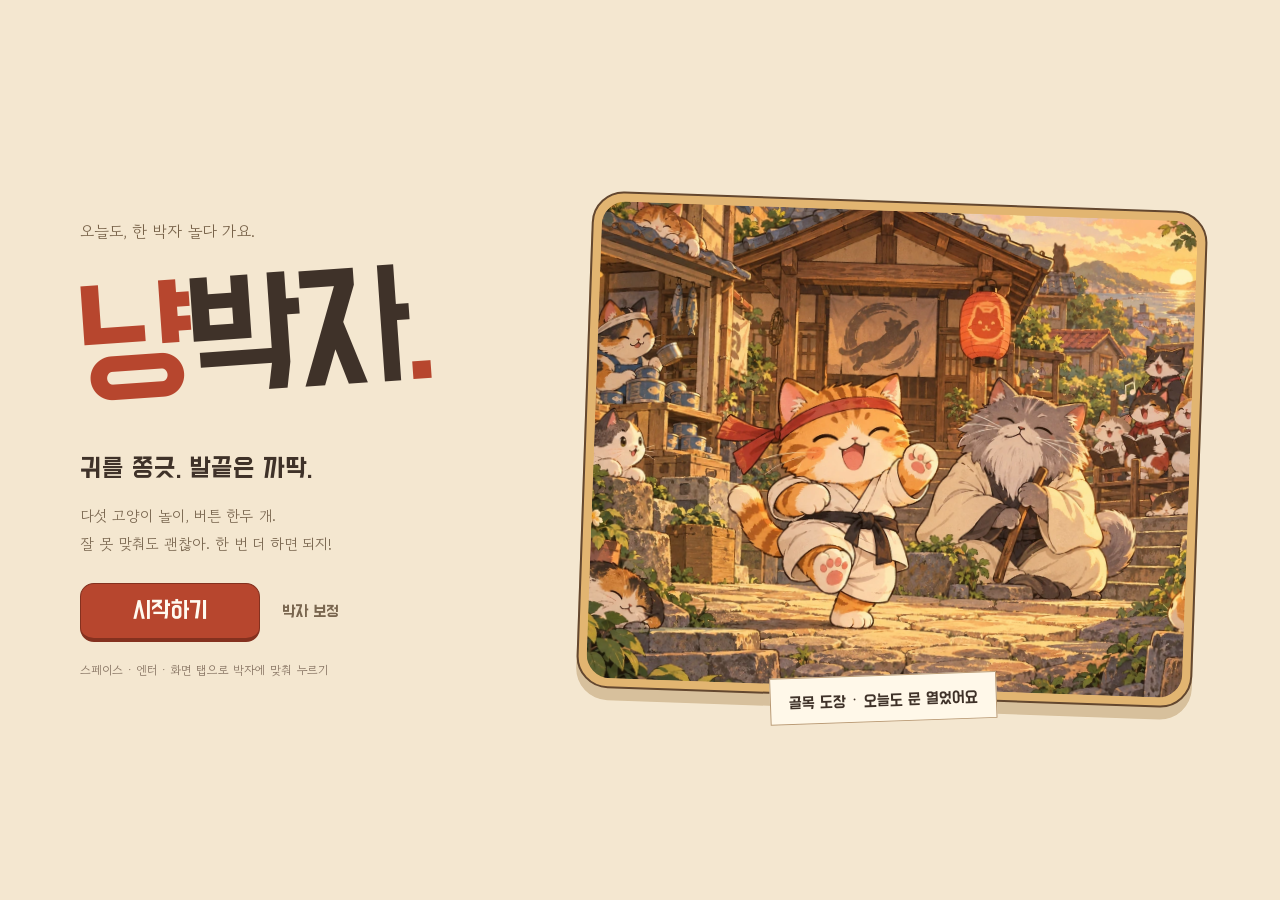
==== index.html @ 704a9e0a "배포: nyang-bakja 0c58c7e" ====
<!doctype html>
<html lang="ko">
  <head>
    <meta charset="UTF-8" />
    <meta name="viewport" content="width=device-width, initial-scale=1, viewport-fit=cover" />
    <meta name="theme-color" content="#f2dfbd" />
    <link rel="icon" type="image/png" sizes="32x32" href="./icons/favicon-32.png" />
    <link rel="apple-touch-icon" href="./icons/apple-touch-icon.png" />
    <link rel="manifest" href="./manifest.webmanifest" />
    <meta name="apple-mobile-web-app-capable" content="yes" />
    <meta name="mobile-web-app-capable" content="yes" />
    <meta name="apple-mobile-web-app-title" content="냥박자" />
    <meta name="apple-mobile-web-app-status-bar-style" content="black-translucent" />
    <title>냥박자 - 고양이와 박자 맞추기</title>
    <meta name="description" content="박에 맞추면 노래가 살아나는 고양이 리듬 게임. 다섯 가지 놀이, 버튼 한두 개로." />
    <!-- 공유 미리보기(카카오톡·메신저·SNS). 미리보기 수집기는 상대 경로를 못 읽어 배포 주소를 그대로 쓴다 -->
    <meta property="og:type" content="website" />
    <meta property="og:site_name" content="냥박자" />
    <meta property="og:title" content="냥박자 - 고양이와 박자 맞추기" />
    <meta property="og:description" content="박에 맞추면 노래가 살아나요. 내 점수를 넘어 볼래냥?" />
    <meta property="og:url" content="https://pabang0620.github.io/nyang-bakja-play/" />
    <meta property="og:image" content="https://pabang0620.github.io/nyang-bakja-play/og.jpg" />
    <meta property="og:image:width" content="1200" />
    <meta property="og:image:height" content="630" />
    <meta property="og:locale" content="ko_KR" />
    <meta name="twitter:card" content="summary_large_image" />
    <meta name="twitter:image" content="https://pabang0620.github.io/nyang-bakja-play/og.jpg" />
    <script type="module" crossorigin src="./assets/index-DT9zxS81.js"></script>
    <link rel="stylesheet" crossorigin href="./assets/index-9nNf4AT7.css">
  </head>
  <body>
    <div id="root"></div>
  </body>
</html>
---- assets/index-9nNf4AT7.css ----
@font-face{font-family:Do Hyeon;src:url(./DoHyeon-sub-C48YmT0-.woff) format("woff");font-weight:400;font-style:normal;font-display:swap}@font-face{font-family:Gowun Dodum;src:url(./GowunDodum-sub-BIUqLyhm.woff) format("woff");font-weight:400;font-style:normal;font-display:swap}:root{color-scheme:light;--paper: #f4ecd8;--paper-2: #e6dbc1;--ink: #1f1a17;--ink-2: #6b5f55;--rule-soft: #bfb296;--red: #d23c28;--font-display: "Do Hyeon", "Gowun Dodum", sans-serif;--font-body: "Gowun Dodum", sans-serif;--line: 2px solid var(--ink);--line-thin: 1px solid var(--rule-soft);--focus: 3px solid var(--red);--size-title: clamp(40px, 7vw, 72px);--size-sub: 28px;--size-body: 16px;--size-small: 13px;--gutter: clamp(16px, 4vw, 48px)}*,*:before,*:after{box-sizing:border-box}html,body,#root{margin:0;min-height:100%}body{font-family:var(--font-body);font-size:var(--size-body);line-height:1.45;letter-spacing:0;background:var(--paper);color:var(--ink);-webkit-font-smoothing:antialiased;overscroll-behavior:none;-webkit-tap-highlight-color:transparent}h1,h2,h3{font-family:var(--font-display);font-weight:400;letter-spacing:0}.screen{min-height:100vh;min-height:100dvh;padding:max(var(--gutter),env(safe-area-inset-top)) max(var(--gutter),env(safe-area-inset-right)) max(var(--gutter),env(safe-area-inset-bottom)) max(var(--gutter),env(safe-area-inset-left));background:var(--paper);color:var(--ink)}.panel{width:min(1120px,100%);margin:0 auto}.rule{margin:0;border:0;border-top:var(--line)}.logo{margin:0;font-family:var(--font-display);font-weight:400;font-size:clamp(64px,14vw,160px);line-height:.95;color:var(--ink)}.btn{font-family:var(--font-display);font-weight:400;font-size:22px;line-height:1.2;letter-spacing:0;padding:10px 22px;border:var(--line);border-radius:0;background:var(--paper);color:var(--ink);cursor:pointer;touch-action:manipulation}.btn--primary{background:var(--ink);color:var(--paper)}.btn:hover:not(:disabled):not([aria-disabled=true]),.btn:active:not(:disabled):not([aria-disabled=true]){background:var(--red);border-color:var(--red);color:var(--paper)}.btn:disabled,.btn[aria-disabled=true]{background:var(--paper);color:var(--ink-2);border:2px dashed var(--ink-2);cursor:not-allowed}.btn-row{display:flex;flex-wrap:wrap;gap:12px;align-items:center}@media(max-width:560px){.btn-row{display:grid;grid-auto-flow:column;grid-auto-columns:minmax(0,1fr);gap:8px}.btn-row .btn{padding-inline:6px;font-size:20px;white-space:nowrap}}.info-line{margin:0;font-family:var(--font-display);font-size:18px;color:var(--ink)}.small{font-size:var(--size-small);color:var(--ink-2)}:focus-visible{outline:var(--focus);outline-offset:2px}.visually-hidden{position:absolute;width:1px;height:1px;margin:-1px;padding:0;border:0;overflow:hidden;clip:rect(0 0 0 0);clip-path:inset(50%);white-space:nowrap}@media(max-height:480px){:root{--gutter: 12px;--size-title: 30px;--size-sub: 20px;--size-body: 14px;--size-small: 12px}.screen{padding-top:max(8px,env(safe-area-inset-top));padding-bottom:max(8px,env(safe-area-inset-bottom))}.logo{font-size:64px}.btn{font-size:18px;padding:6px 16px}.btn-row{gap:8px}.info-line{font-size:15px}}@media(prefers-reduced-motion:reduce){*,*:before,*:after{animation-duration:.001ms!important;animation-iteration-count:1!important}}.modal-backdrop{position:fixed;inset:0;display:grid;place-items:center;padding:16px;background:#1f1a178c;z-index:50}.modal{display:grid;gap:12px;width:min(560px,100%);max-height:calc(100dvh - 32px);overflow:auto;padding:18px 20px 20px;border:var(--line);background:var(--paper)}.modal__head{display:flex;align-items:center;justify-content:space-between;gap:12px}.modal__head h2{margin:0;font-family:var(--font-display);font-size:26px;font-weight:400}.modal__close{width:44px;height:44px;border:var(--line);background:var(--paper);font-size:18px;cursor:pointer}.modal__close:hover{background:var(--ink);color:var(--paper)}@media(max-width:480px){.modal-backdrop{align-items:end;padding:0}.modal{width:100%;max-height:88dvh;border-bottom:0}}.account-section{display:grid;gap:8px}.account-section h3{margin:0;font:18px var(--font-display);font-weight:400}.account-help{margin:0;font-size:14px;color:var(--ink-2);word-break:keep-all}.account-code{display:flex;gap:8px;align-items:center}.account-code code{flex:1;min-width:0;padding:10px;border:1px solid var(--rule-soft);background:#f7deb2;font-size:13px;word-break:break-all;-webkit-user-select:all;user-select:all}.account-restore{display:flex;gap:8px}.account-restore input{flex:1;min-width:0;min-height:44px;padding:0 10px;border:var(--line);background:var(--paper);font:14px monospace}.account-note{min-height:1.4em;margin:0;font-size:14px}.board-filters{display:grid;gap:8px}.board-game select{width:100%;min-height:44px;padding:0 10px;border:var(--line);background:var(--paper);font:17px var(--font-display)}.board-diffs{display:grid;grid-template-columns:repeat(3,1fr);gap:6px}.board-diff{min-height:40px;border:var(--line);background:var(--paper);font:16px var(--font-display);cursor:pointer}.board-diff--on{background:var(--ink);color:var(--paper)}.board-note{margin:8px 0;color:var(--ink-2)}.board-retry{border:0;background:none;color:var(--red);text-decoration:underline;cursor:pointer;font:inherit}.board-list{margin:0;padding:0;list-style:none;display:grid}.board-row{display:grid;grid-template-columns:34px 1fr auto;grid-template-areas:"pos name score" "pos meta meta";column-gap:10px;padding:8px 4px;border-bottom:1px solid var(--rule-soft)}.board-row--me{background:#f7deb2}.board-pos{grid-area:pos;align-self:center;font:22px var(--font-display);text-align:center}.board-row:nth-child(-n+3) .board-pos{color:var(--red)}.board-name{grid-area:name;min-width:0;overflow:hidden;text-overflow:ellipsis;white-space:nowrap;font-weight:700}.board-score{grid-area:score;font:18px var(--font-display);font-variant-numeric:tabular-nums}.board-meta{grid-area:meta;font-size:13px;color:var(--ink-2)}.board-me{margin:10px 0 0;padding:8px 12px;border-left:4px solid var(--red);background:#f7deb2}.calib-panel{display:grid;gap:14px;justify-items:start;text-align:left}.calib-panel h1{margin:0;font-size:var(--size-title);line-height:1}.calib-panel .rule{justify-self:stretch}.calib-panel p{margin:0}.calib-pad{width:min(240px,60vw);aspect-ratio:1;display:grid;place-items:center;align-content:center;gap:12px;border:var(--line);border-radius:0;background:var(--paper);color:var(--ink);font-family:var(--font-display);font-size:22px;touch-action:manipulation;cursor:pointer}.calib-dot{display:block;width:80px;height:80px;background:var(--paper-2);border:var(--line)}.calib-dot--on{background:var(--red);border-color:var(--red)}.calib-message{min-height:1.4em;font-family:var(--font-display);font-size:20px;color:var(--red)}.calib-panel label{font-family:var(--font-display);font-size:18px}.calib-panel input[type=range]{width:min(360px,80vw);accent-color:var(--ink)}@media(max-height:480px){.calib-panel{gap:6px}.calib-pad{width:120px;gap:6px;font-size:18px}.calib-dot{width:40px;height:40px}.calib-message{font-size:16px}}.game-screen{min-height:100vh;min-height:100dvh;background:var(--paper)}.game-stage{position:relative;width:100vw;height:100vh;height:100dvh;display:grid;place-items:center;overflow:hidden;background:var(--paper);touch-action:none;user-select:none;-webkit-user-select:none;-webkit-touch-callout:none}.game-frame{position:absolute;inset:0;display:grid;place-items:center}.game-caption,.game-pads{display:none}@media(orientation:portrait){.game-stage{display:flex;flex-direction:column;place-items:stretch;padding-top:calc(max(12px,env(safe-area-inset-top)) + 60px);padding-bottom:max(16px,env(safe-area-inset-bottom))}.game-frame{position:relative;inset:auto;flex:none;width:100%;aspect-ratio:16 / 9}.game-caption{display:flex;align-items:center;justify-content:center;flex:none;min-height:calc(2.7em + 16px);margin:0;padding:8px var(--gutter);font-family:var(--font-display);font-size:20px;line-height:1.35;text-align:center;word-break:keep-all}.game-pads{display:grid;flex:1;min-height:120px;grid-template-columns:minmax(0,1fr);gap:12px;padding:0 var(--gutter)}.game-pads--dual{grid-template-columns:repeat(2,minmax(0,1fr))}.game-pad{display:grid;place-content:center;justify-items:center;gap:6px;border:var(--line);background:var(--paper-2);color:var(--ink);font-family:var(--font-display)}.game-pad strong{font-weight:400;font-size:34px;line-height:1}.game-pad span{font-size:18px;color:var(--ink-2)}.game-pad--down{background:var(--ink);color:var(--paper)}.game-pad--down span{color:var(--paper)}}.game-canvas{display:block;outline:var(--line)}.game-pause{position:absolute;top:max(12px,env(safe-area-inset-top));right:max(12px,env(safe-area-inset-right));width:48px;height:48px;padding:0;border:var(--line);border-radius:0;background:var(--paper);color:var(--ink);font-family:var(--font-display);font-size:20px;line-height:1;cursor:pointer;z-index:2}.game-pause:hover,.game-pause:active{background:var(--red);border-color:var(--red);color:var(--paper)}.game-badge{position:absolute;top:max(12px,env(safe-area-inset-top));right:max(72px,env(safe-area-inset-right));padding:4px 10px;border:var(--line);background:var(--ink);color:var(--paper);font-family:var(--font-display);font-size:18px;line-height:1.1;z-index:2}.game-notice{position:absolute;bottom:max(12px,env(safe-area-inset-bottom));left:50%;transform:translate(-50%);margin:0;padding:6px 14px;border:var(--line);background:var(--paper);color:var(--ink);font-size:var(--size-small);white-space:nowrap;z-index:2}.pause-backdrop{position:absolute;inset:0;display:grid;align-items:center;padding:max(16px,env(safe-area-inset-top)) max(24px,env(safe-area-inset-right)) max(16px,env(safe-area-inset-bottom)) max(24px,env(safe-area-inset-left));background:var(--paper);z-index:10}.pause-dialog{display:grid;justify-items:start;gap:14px;width:min(560px,100%);margin:0 auto;text-align:left}.pause-dialog h2{margin:0;font-size:var(--size-title);line-height:1}.pause-dialog .rule{justify-self:stretch}.pause-dialog p{margin:0}@media(max-height:480px){.pause-dialog{gap:8px}}.game-stage:focus-visible{outline:none}.game-transport{position:absolute;top:max(12px,env(safe-area-inset-top));left:max(12px,env(safe-area-inset-left));width:min(280px,calc(100% - 150px));padding:9px 12px;background:var(--paper);border:var(--line);z-index:1;pointer-events:none}.game-transport__label{display:flex;justify-content:space-between;gap:8px;font-family:var(--font-display);font-size:16px}.game-transport__label>span:first-child{overflow:hidden;text-overflow:ellipsis;white-space:nowrap}.game-progress{height:3px;background:var(--rule-soft);margin:6px 0}.game-progress>span{display:block;height:100%;background:var(--red)}.game-beats{display:flex;gap:6px;align-items:center}.game-beat{display:grid;place-items:center;width:24px;height:23px;font:16px var(--font-display);border:1px solid var(--rule-soft)}.game-beat--on{background:var(--ink);border-color:var(--ink);color:var(--paper)}.game-beats__hint{margin-left:auto;font:11px var(--font-display)}.game-feedback-row{position:absolute;left:20px;bottom:18px;display:flex;align-items:center;gap:18px;pointer-events:none}.game-feedback{display:grid;align-content:center;min-width:190px;min-height:64px;padding:8px 14px;border-left:4px solid var(--ink);background:var(--paper)}.game-feedback strong{font:27px var(--font-display)}.game-feedback>span{font-size:13px}.game-feedback--just{border-color:var(--red)}.game-feedback--just strong{color:var(--red)}.game-feedback--just,.game-feedback--barely{animation:hit-stamp .14s ease-out}.game-combo{display:grid;justify-items:center;align-content:center;min-width:84px;min-height:64px;padding:4px 10px;border-left:4px solid var(--ink);background:var(--paper);font-family:var(--font-display)}.game-combo strong{font-size:30px;font-weight:400;line-height:1;font-variant-numeric:tabular-nums}.game-combo span{font-size:13px}.game-combo small{font-size:11px;color:var(--ink-2);white-space:nowrap}.game-combo--burst{border-color:var(--red);animation:combo-burst 1.4s ease-out}.game-combo--burst strong,.game-combo--burst span{color:var(--red)}@keyframes combo-burst{0%{transform:scale(1.35)}15%{transform:scale(.95)}25%{transform:none}}.game-feedback__points{margin-right:6px;color:var(--red);font:16px var(--font-display)}@media(prefers-reduced-motion:reduce){.game-combo--burst,.game-score__value{animation:none}}@keyframes hit-stamp{0%{transform:translateY(3px) scale(1.04)}to{transform:none}}@media(orientation:portrait){.game-stage{padding-top:calc(max(12px,env(safe-area-inset-top)) + 106px)}.game-transport{width:calc(100% - 90px)}.game-feedback-row{position:static;flex:none;width:100%;justify-content:space-between;padding:0 var(--gutter) 12px}.game-feedback{flex:1;min-width:0;padding:4px 12px;background:var(--paper-2)}.game-combo{min-width:76px;min-height:0;padding:4px 8px;background:var(--paper-2)}.game-pads{min-height:80px}.game-badge{top:68px;right:12px;font-size:13px}}@media(max-height:480px)and (orientation:landscape){.game-transport{padding:4px 8px;width:205px}.game-transport__label{font-size:13px}.game-beat{width:18px;height:18px;font-size:13px}.game-feedback-row{bottom:8px;left:8px}.game-feedback{min-height:40px;min-width:130px;padding:3px 8px}.game-feedback strong{font-size:20px}.game-feedback>span{font-size:10px}}.game-transport__title small{font-family:var(--font-body);font-size:.8em;color:var(--ink-2)}.game-countin{position:absolute;left:50%;top:38%;transform:translate(-50%,-50%);font-family:var(--font-display);font-size:clamp(64px,16vmin,140px);line-height:1;color:var(--red);-webkit-text-stroke:3px var(--paper);paint-order:stroke fill;pointer-events:none;z-index:3;animation:game-countin-pop .45s ease-out both}.game-countin--go{font-size:clamp(48px,12vmin,104px)}@keyframes game-countin-pop{0%{opacity:0;transform:translate(-50%,-50%) scale(1.5)}30%{opacity:1;transform:translate(-50%,-50%) scale(1)}to{opacity:.85;transform:translate(-50%,-50%) scale(1)}}@media(prefers-reduced-motion:reduce){.game-countin{animation:none}}.pause-settings{display:grid;gap:6px;justify-self:stretch}.pause-setting{display:grid;grid-template-columns:64px 1fr 36px;align-items:center;gap:12px;min-height:44px;font-size:15px}.pause-setting input[type=range]{width:100%;accent-color:var(--red)}.pause-setting output{text-align:right;font-variant-numeric:tabular-nums;color:var(--ink-2)}.pause-setting--check{grid-template-columns:auto 1fr}.pause-setting--check input{width:22px;height:22px;accent-color:var(--red)}.game-score{display:flex;justify-content:space-between;align-items:baseline;margin:2px 0 4px;font-family:var(--font-display)}.game-score span{font-size:13px;color:var(--ink-2)}.game-score__value{font-size:24px;font-weight:400;line-height:1;color:var(--red);font-variant-numeric:tabular-nums;animation:score-bump .18s ease-out}@keyframes score-bump{0%{transform:scale(1.15)}to{transform:none}}.game-screen--lane1{--lane-h: 56px}.game-screen--lane2{--lane-h: 92px}.game-lane{position:absolute;top:max(12px,env(safe-area-inset-top));left:calc(max(12px,env(safe-area-inset-left)) + 292px);right:max(72px,env(safe-area-inset-right));z-index:1;pointer-events:none}.game-lane__canvas{display:block;width:100%;height:var(--lane-h)}.game-lane__hint{margin:4px 0 0;font:14px var(--font-display);text-align:center;word-break:keep-all}.game-screen--lane .game-frame{top:calc(max(12px,env(safe-area-inset-top)) + var(--lane-h) + 30px)}@media(max-height:480px)and (orientation:landscape){.game-screen--lane1{--lane-h: 40px}.game-screen--lane2{--lane-h: 64px}.game-lane{left:calc(max(8px,env(safe-area-inset-left)) + 217px)}.game-lane__hint{display:none}.game-screen--lane .game-frame{top:calc(var(--lane-h) + 16px)}.game-score__value{font-size:18px}}@media(orientation:portrait){.game-stage{padding-top:calc(max(12px,env(safe-area-inset-top)) + 156px)}.game-screen--lane1{--lane-h: 54px}.game-screen--lane2{--lane-h: 90px}.game-lane{position:static;flex:none;padding:8px var(--gutter) 0}.game-lane__hint{font-size:13px}.game-screen--lane .game-frame{top:auto}}@media(max-height:480px)and (orientation:landscape){.game-combo{min-height:40px;min-width:64px;padding:2px 6px}.game-combo strong{font-size:20px}.game-combo small{display:none}}.game-lead{display:flex;align-items:center;gap:8px;margin:0 0 6px;font:12px var(--font-display);color:var(--ink-2)}.game-lead__bar{flex:1;height:6px;background:var(--rule-soft)}.game-lead__bar>span{display:block;height:100%;background:var(--red);transition:width .25s ease-out}@media(prefers-reduced-motion:reduce){.game-lead__bar>span{transition:none}}.howto{display:grid;gap:8px;min-width:0}.howto-title{margin:0;font-family:var(--font-display);font-weight:400;font-size:20px}.howto-steps{margin:0;padding-left:1.4em;display:grid;gap:2px;font-size:var(--size-body);line-height:1.4;word-break:keep-all}.howto-grid{border-collapse:collapse;font-family:var(--font-display);font-size:15px;table-layout:fixed;width:max-content;max-width:100%}.howto-caption{caption-side:bottom;padding-top:4px;text-align:left;font-family:var(--font-body, inherit);font-size:var(--size-small);color:var(--ink-2);word-break:keep-all}.howto-who{padding:2px 8px 2px 0;font-weight:400;text-align:left;white-space:nowrap}.howto-beat{width:40px;font-weight:400;color:var(--ink-2);font-size:13px;text-align:center}.howto-cell{width:40px;height:30px;padding:0;text-align:center;border:1px solid var(--ink-2);white-space:nowrap;overflow:hidden}.howto-cell--act{background:var(--ink);color:var(--paper)}.howto-cell--hold{background:var(--red)}.howto-bar{border-left:3px solid var(--ink)}@media(max-height:480px){.howto{gap:4px}.howto-title{font-size:16px}.howto-steps{font-size:13px;line-height:1.3}.howto-grid{font-size:12px}.howto-beat,.howto-cell{width:28px}.howto-cell{height:20px}}.howto-heading{display:flex;justify-content:space-between;align-items:center;gap:8px}.howto-demo{min-height:44px;padding:6px 12px;font:16px var(--font-display);border:var(--line);background:var(--paper);color:var(--ink);cursor:pointer}.howto-demo:hover,.howto-demo[aria-pressed=true]{background:var(--ink);color:var(--paper)}.howto-grid{width:100%}.howto-who{width:52px}.howto-cell{height:36px}.howto-cell--current{outline:3px solid var(--red);outline-offset:-3px;background:var(--red);color:var(--paper)}.howto-caption{padding-top:8px}@media(max-height:480px){.howto-cell{height:22px}.howto-demo{min-height:32px;font-size:13px}}.intro-panel{display:grid;gap:16px}.intro-head{display:flex;flex-wrap:wrap;align-items:baseline;justify-content:space-between;gap:4px 24px}.intro-title{margin:0;font-size:var(--size-title);line-height:1}.intro-body{display:grid;grid-template-columns:minmax(0,1fr);gap:16px 40px}@media(min-width:820px),(max-height:480px)and (min-width:560px){.intro-body{grid-template-columns:minmax(0,1.4fr) minmax(0,1fr);grid-template-rows:auto 1fr}.intro-about{grid-row:1 / span 2}.intro-actions{grid-column:2;align-self:start}}@media(max-width:819px)and (min-height:481px){.intro-actions{position:sticky;bottom:0;z-index:3;margin:0 calc(-1 * var(--gutter)) calc(-1*max(var(--gutter),env(safe-area-inset-bottom)));padding:12px var(--gutter) max(12px,env(safe-area-inset-bottom));border-top:var(--line);background:var(--paper)}}.intro-about,.intro-play{display:grid;align-content:start;gap:12px;min-width:0}.intro-lead{margin:0;font-size:var(--size-body)}.intro-cards{list-style:none;margin:0;padding:0;display:grid;grid-template-columns:repeat(auto-fit,minmax(150px,1fr));gap:0 16px;border-top:var(--line)}.intro-card{display:grid;grid-template-columns:auto minmax(0,1fr);align-items:center;gap:10px;padding:8px 0;border-bottom:var(--line-thin)}.intro-card__art{display:block;box-sizing:content-box;border:var(--line);background:var(--paper-2)}.intro-card__text{display:grid;gap:2px;min-width:0}@media(max-width:560px){.intro-cards{grid-template-columns:minmax(0,1fr)}}.intro-card__name{font-family:var(--font-display);font-weight:400;font-size:18px;line-height:1.15}.intro-card__tip{font-size:var(--size-small);line-height:1.3;color:var(--ink-2);word-break:keep-all}.intro-practiced{margin:0;font-family:var(--font-display);color:var(--red)}@media(max-height:480px){.intro-cards--minor{display:none}}.intro-controls{margin:0;font-size:var(--size-small);color:var(--ink-2)}.diff-group{display:grid;grid-template-columns:repeat(3,minmax(0,1fr));gap:0;border:var(--line)}.diff-option{position:relative;display:grid;place-items:center;padding:10px 8px;background:var(--paper);color:var(--ink);cursor:pointer}.diff-option+.diff-option{border-left:var(--line)}.diff-option:hover{background:var(--paper-2)}.diff-option--checked,.diff-option--checked:hover{background:var(--ink);color:var(--paper)}.diff-option__input{position:absolute;inset:0;width:100%;height:100%;margin:0;opacity:0;cursor:pointer}.diff-option:has(:focus-visible){outline:var(--focus);outline-offset:2px;z-index:1}.diff-option__name{font-family:var(--font-display);font-size:22px;line-height:1.1}.diff-desc{margin:0;font-size:var(--size-small);color:var(--ink-2)}.intro-best{margin:0;font-family:var(--font-display);font-size:18px;color:var(--ink)}.intro-status{min-height:1.4em;margin:0;font-size:var(--size-small);color:var(--red)}@media(max-height:480px){.intro-panel{gap:8px}.intro-body{gap:8px 20px}.intro-about,.intro-play{gap:6px}.intro-lead{line-height:1.3}.intro-cards{grid-template-columns:repeat(2,minmax(0,1fr));gap:0 10px}.intro-card{gap:8px;padding:3px 0}.intro-card__name{font-size:15px}.intro-card__tip{font-size:12px}.diff-option{padding:6px 4px}.diff-option__name{font-size:18px}.intro-best{font-size:15px}.intro-status{min-height:1.2em}}.intro-actions{display:grid;grid-auto-flow:column;grid-auto-columns:minmax(0,1fr)}.intro-actions .btn{padding-inline:6px;white-space:nowrap}@media(max-height:480px){.intro-actions .btn{font-size:18px}}.intro-start-guide{border-left:4px solid var(--red);padding:8px 12px;background:var(--paper-2)}.intro-start-guide p{margin:6px 0 0;font-size:14px;word-break:keep-all}.intro-cards{grid-template-columns:repeat(2,minmax(0,1fr))}.intro-cards--minor .intro-card{gap:8px}.practice-report{border:var(--line);padding:14px;background:var(--paper-2)}.practice-report h2{margin:0 0 8px;font-size:22px}.practice-report p{margin:6px 0;font-size:14px;word-break:keep-all}.practice-report .practice-report__score{font-family:var(--font-display);font-size:22px}.practice-report__score strong{color:var(--red);font-size:38px;font-weight:400}.practice-report small{color:var(--ink-2)}@media(max-width:400px){.intro-card__name{font-size:16px}}@media(max-height:480px){.intro-start-guide{padding:4px 8px}.intro-start-guide p{display:none}.practice-report{padding:8px}}.intro-calibrate{justify-self:start;min-height:44px;padding:4px 0;background:none;border:0;color:var(--ink-2);font:14px var(--font-body);text-decoration:underline;text-underline-offset:4px;cursor:pointer}.intro-calibrate:hover{color:var(--red)}@media(max-width:400px){.intro-cards{grid-template-columns:1fr}}@media(max-height:480px){.intro-calibrate{min-height:32px;font-size:12px}}.song-now{display:flex;align-items:baseline;gap:8px;min-width:0;padding:8px 14px;border:2px solid #d5bea0;border-radius:999px;background:#f7deb2;font-family:var(--font-display)}.song-now__label{flex:none;font-size:13px;color:var(--ink-2)}.song-now__title{flex:1 1 auto;min-width:0;overflow:hidden;color:#963a25;font-size:17px;font-weight:400;text-overflow:ellipsis;white-space:nowrap}.song-now__time{flex:none;color:var(--ink-2);font-size:14px;font-variant-numeric:tabular-nums}.song-list summary{min-height:36px;display:flex;align-items:center;color:var(--ink-2);font-size:14px;cursor:pointer}.song-list ol{margin:4px 0 0;padding:0;list-style:none;display:grid;gap:2px}.song-list__item{display:flex;justify-content:space-between;gap:12px;padding:6px 12px;border-radius:8px;font-size:14px}.song-list__item--now{background:#f0e3cc;color:#963a25;font-weight:700}.song-list__time{flex:none;color:var(--ink-2);font-variant-numeric:tabular-nums}.intro-first{margin:0;padding:8px 12px;border-left:4px solid var(--red);background:#f7deb2;font-size:14px;word-break:keep-all}.lane-demo{margin:0;display:grid;gap:6px}.lane-demo__canvas{display:block;width:100%}.lane-demo figcaption{font-size:13px;color:var(--ink-2);word-break:keep-all}.intro-rules{margin:0;font-size:13px;color:var(--ink-2);word-break:keep-all}.seal{display:inline-grid;place-items:center;flex:none;border:2px solid var(--red);border-radius:0;background:var(--paper);color:var(--red);font-family:var(--font-display);font-weight:400;line-height:1}.seal--map{width:34px;height:34px;font-size:22px}.seal--result{width:88px;height:88px;font-size:60px;border-width:3px;outline:2px solid var(--red);outline-offset:3px;transform:rotate(-4deg)}.seal--empty{border:2px dashed var(--rule-soft);background:var(--paper-2);outline:0}@media(max-height:480px){.seal--map{width:32px;height:32px;font-size:20px}.seal--result{width:44px;height:44px;font-size:30px;outline-offset:2px}}.board-result{display:grid;gap:6px;justify-items:center;margin-top:4px}.board-result__line{margin:0;font-family:var(--font-display);font-size:18px}.board-result__line strong{color:var(--red);font-size:26px;font-weight:400}.board-result__line span{color:var(--ink-2);font-size:15px}.board-result__line--soft{font-family:var(--font-body);font-size:14px;color:var(--ink-2)}.board-result__name{display:grid;gap:4px;width:min(280px,100%);font-size:14px}.board-result__name div{display:flex;gap:6px}.board-result__name input{flex:1;min-width:0;min-height:40px;padding:0 8px;border:var(--line);background:var(--paper);font:16px var(--font-body)}.board-result__name small{color:var(--red)}.result-panel{display:grid;gap:16px}.result-head{display:grid;gap:6px}.result-rankline{display:flex;flex-wrap:wrap;align-items:center;gap:12px 24px}.result-rank{margin:0;font-size:var(--size-title);line-height:1;color:var(--red)}.result-new{padding:2px 10px;font-family:var(--font-display);font-size:20px;color:var(--paper);background:var(--ink)}.result-body{display:grid;grid-template-columns:auto minmax(0,1fr);align-items:start;gap:16px 40px}.result-hero{display:grid;justify-items:start;gap:8px}.result-art{display:block;box-sizing:content-box;border:var(--line);background:var(--paper-2)}.result-score{margin:0;font-family:var(--font-display);font-size:20px}.result-score strong{font-weight:400;font-size:1.6em;color:var(--red)}.result-accuracy{margin:0;font-family:var(--font-display);font-size:22px}.result-accuracy strong{font-weight:400;font-size:1.4em}.result-detail{display:grid;align-content:start;gap:12px;min-width:0}.result-comments{margin:0;padding:0;list-style:none}.result-counts{display:grid;grid-template-columns:repeat(4,minmax(4.6em,auto));grid-template-rows:auto auto;grid-auto-flow:column;justify-content:start;gap:0 28px;margin:0;padding:6px 0;border-top:var(--line);border-bottom:var(--line)}.result-counts-row{display:flex;flex-wrap:wrap;gap:0 28px}.result-counts--extra{grid-template-columns:repeat(3,minmax(4.6em,auto))}.result-counts dt{font-size:var(--size-small);color:var(--ink-2)}.result-counts dd{margin:0;font-family:var(--font-display);font-size:26px;line-height:1.1}.result-kinds{width:100%;border-collapse:collapse;font-size:var(--size-body)}.result-kinds th,.result-kinds td{padding:4px 12px 4px 0;text-align:left;border:0;border-bottom:var(--line-thin)}.result-kinds thead th{font-family:var(--font-display);font-weight:400;border-bottom:var(--line)}.result-kinds tbody th{font-weight:400}.result-kinds td{font-family:var(--font-display);text-align:right}.result-kinds thead th:not(:first-child){text-align:right}@media(max-height:480px){.result-panel{gap:6px}.result-head{gap:2px}.result-body{gap:6px 20px}.result-hero{gap:2px}.result-detail{gap:4px}.result-accuracy{font-size:16px}.result-score,.result-new{font-size:15px}.result-comments{font-size:13px;line-height:1.3}.result-counts{padding:2px 0;gap:0 16px}.result-counts-row{gap:0 16px}.result-counts dd{font-size:18px}.result-kinds{font-size:13px}.result-kinds th,.result-kinds td{padding:1px 10px 1px 0}}@media(max-width:560px){.result-body{grid-template-columns:minmax(0,1fr)}}@media(max-width:560px){.result-counts-row{display:grid;grid-template-columns:minmax(0,1fr)}.result-counts,.result-counts--extra{grid-template-columns:repeat(4,minmax(0,1fr));gap:0 8px}}.result-score-detail{margin:2px 0 0;font-size:13px;color:var(--ink-2);text-align:center;word-break:keep-all}.result-best-delta{margin:4px 0 0;font:15px var(--font-display);text-align:center;color:var(--ink-2);word-break:keep-all}.result-best-delta--up{color:var(--red)}.result-calibrate{margin:8px 0;padding:8px 12px;border-left:4px solid var(--red);background:#f7deb2;font-size:14px;word-break:keep-all}.result-calibrate__btn{padding:0;border:0;background:none;color:var(--red);font:inherit;font-weight:700;text-decoration:underline;cursor:pointer}.map-panel{display:grid;gap:16px}.map-head{display:flex;flex-wrap:wrap;align-items:flex-end;justify-content:space-between;gap:4px 24px}.map-head__text{display:grid;gap:4px}.map-title{margin:0;font-size:var(--size-title);line-height:1}.map-subtitle{margin:0;font-size:var(--size-body);color:var(--ink-2)}.map-grid{list-style:none;margin:0;padding:0;display:flex;flex-wrap:wrap;gap:12px}.map-grid__item{display:flex;flex:1 1 160px;min-width:0}.map-card{flex:1;min-width:0;display:grid;grid-template-rows:auto auto 1fr;justify-items:center;align-content:start;gap:6px;padding:0 0 10px;font-family:var(--font-body);font-size:var(--size-body);color:var(--ink);text-align:center;background:var(--paper);border:var(--line);border-radius:0;cursor:pointer;touch-action:manipulation}.map-card__title{justify-self:stretch;display:flex;align-items:center;justify-content:center;min-height:2.6em;padding:6px;font-family:var(--font-display);font-size:clamp(16px,2vw,22px);line-height:1.15;word-break:keep-all;overflow-wrap:anywhere;border-bottom:var(--line)}.map-card__bpm{font-family:var(--font-display);font-size:var(--size-small);color:var(--ink-2)}.map-card--remix{border-color:var(--red)}.map-card--remix .map-card__title{color:var(--paper);background:var(--red);border-bottom-color:var(--red)}.map-card:hover .map-card__title,.map-card:active .map-card__title{color:var(--paper);background:var(--ink);border-bottom-color:var(--ink)}.map-stamps{display:flex;justify-content:center;gap:3px}.map-stamp{display:grid;justify-items:center;gap:1px}.map-stamp__diff{font-family:var(--font-display);font-size:12px;line-height:1;color:var(--ink-2)}@media(max-height:480px){.map-panel{gap:8px}.map-grid{gap:6px}.map-grid__item{flex-basis:96px}.map-card{gap:3px;padding-bottom:6px}.map-card__title{min-height:2.4em;padding:3px 4px;font-size:15px}.map-subtitle{font-size:var(--size-small)}}@media(max-width:600px){.map-grid__item{flex-basis:calc(50% - 6px)}}.map-card__best{font-size:13px;color:var(--ink-2);font-variant-numeric:tabular-nums}.title-screen{display:grid;align-items:center}.title-poster{display:grid;grid-template-columns:minmax(0,1fr) auto;align-items:center;gap:24px clamp(24px,5vw,64px)}.title-copy{display:grid;justify-items:start;gap:14px;text-align:left}.title-sub{margin:0;font-family:var(--font-display);font-size:var(--size-sub);color:var(--ink)}.title-rule{justify-self:stretch}.title-best{margin:0;font-family:var(--font-display);font-size:18px;color:var(--red)}.title-help{margin:0;font-size:var(--size-small);color:var(--ink-2)}.title-scene canvas{display:block;box-sizing:content-box;border:var(--line);background:var(--paper-2)}@media(max-width:599px){.title-poster{grid-template-columns:minmax(0,1fr)}}@media(max-height:480px){.title-poster{gap:12px 20px}.title-copy{gap:8px}.title-best{font-size:15px}}:root{--paper: #fbf3e5;--paper-2: #efdfc6;--ink: #3f3229;--ink-2: #857261;--rule-soft: #d9c5aa;--red: #b7462e;--line: 2px solid var(--ink);--size-title: clamp(36px, 5vw, 60px);--gutter: clamp(20px, 4vw, 48px)}body{background:#f1e4ce}.screen{background:var(--paper)}.panel{width:min(1120px,100%)}.rule{border-top:1px solid var(--rule-soft)}.btn{min-height:48px;padding:12px 24px;border:1px solid #b7a087;border-bottom-width:4px;border-radius:14px;background:#fffaf0;color:var(--ink);font-size:21px;transition:transform .12s ease,background .12s ease}.btn--primary{background:var(--red);border-color:#84311f;color:#fffaf0}.btn:hover:not(:disabled):not([aria-disabled=true]){transform:translateY(-2px);background:#eaddc6;color:var(--ink);border-color:#b7a087}.btn--primary:hover:not([aria-disabled=true]){background:#a83e29;color:#fffaf0;border-color:#84311f}.btn:active:not(:disabled):not([aria-disabled=true]){transform:translateY(2px)}:focus-visible{outline:3px solid #326960;outline-offset:4px}.menu-eyebrow{margin:0 0 10px;color:var(--ink-2);font-size:13px;letter-spacing:.12em}.title-screen{overflow:hidden;position:relative;background:#f4e7d0}.title-poster{position:relative;gap:48px;padding-block:30px}.title-copy{gap:18px;position:relative;z-index:1}.title-kicker{margin:0;font-size:16px;color:#776249}.logo{color:var(--ink);font-size:clamp(100px,12vw,164px);letter-spacing:-.055em;line-height:.95;transform:rotate(-4deg);margin:8px 0 16px -5px}.logo>span:first-child{color:var(--red)}.title-logo-dot{color:var(--red)}.title-sub{font-size:28px}.title-description{margin:-6px 0 6px;font-size:15px;line-height:1.9;color:#79664f}.title-rule{display:none}.title-copy .btn-row{gap:12px}.title-copy .btn--primary{min-width:180px;font-size:25px}.title-copy .btn:not(.btn--primary){background:transparent;border:none;color:#79664f;padding-inline:10px;font-size:17px}.title-help{max-width:300px;font-size:12px;line-height:1.7}.title-scene{position:relative;transform:rotate(2deg);padding:12px;background:#e2b571;border:2px solid #63472f;border-radius:48% 48% 22px 22px/24% 24% 22px 22px;box-shadow:0 12px #d7c09c}.title-scene canvas{width:100%!important;height:auto!important;border-radius:47% 47% 12px 12px/23% 23% 12px 12px;border:0}.title-scene__note{position:absolute;bottom:-26px;left:50%;transform:translate(-50%) rotate(-4deg);z-index:1;padding:10px 18px;white-space:nowrap;background:#fff8e9;border:1px solid #b89872;font:17px var(--font-display)}.scene-art{display:block;position:relative;overflow:hidden;width:100%;aspect-ratio:1.55;background:#ead9bc;isolation:isolate}.scene-art img{position:absolute;display:block;pointer-events:none}.scene-art__bg{inset:0;width:100%;height:100%;object-fit:cover}.scene-art__player{width:49%;height:75%;object-fit:contain;bottom:5%;left:6%;z-index:2}.scene-art__friend{width:43%;height:72%;object-fit:contain;bottom:8%;right:4%;z-index:1}.scene-art--massage .scene-art__friend{width:57%;height:52%;bottom:12%}.scene-art--massage .scene-art__player{width:40%;left:0}.scene-art--choir .scene-art__player{width:40%}.map-screen{display:grid;align-items:center;background:#efe2ca}.map-panel{gap:26px}.map-panel>.rule{display:none}.map-head{align-items:center}.map-subtitle{font-size:15px;margin-top:8px}.map-progress{border-bottom:2px solid var(--red);padding-bottom:6px;color:#79664f;font-size:16px}.map-grid{display:grid;grid-template-columns:repeat(5,minmax(0,1fr));gap:16px;padding:12px 0 18px}.map-grid__item{display:block}.map-grid__item:nth-child(2n){padding-top:18px}.map-card{position:relative;width:100%;min-height:330px;gap:0;display:flex;flex-direction:column;align-items:stretch;border:1px solid #b5a087;border-bottom:5px solid #b5a087;border-radius:80px 80px 16px 16px/28px 28px 16px 16px;padding:8px 8px 16px;background:#fff9ed;overflow:visible;transition:transform .16s ease}.map-card:hover,.map-card:focus-visible{transform:translateY(-8px) rotate(-1deg)}.map-card__number{position:absolute;top:-12px;left:18px;background:var(--red);color:#fff9ed;border:3px solid #fff9ed;width:38px;height:38px;display:grid;place-items:center;border-radius:50%;font:18px var(--font-display);z-index:3}.map-card .scene-art{border-radius:70px 70px 8px 8px/24px 24px 8px 8px;aspect-ratio:1.1}.map-card__title{min-height:0;border:none;padding:18px 2px 6px;font-size:23px;line-height:1.2;background:none;color:var(--ink)}.map-card__verb{font-size:12px;color:#79664f;padding:0 0 10px}.map-card__bpm{font-size:11px;color:#9c8872;margin-bottom:10px}.map-card--remix{background:#f2d9a1;border-color:#c79e56}.map-card--remix .map-card__title,.map-card:hover .map-card__title,.map-card:active .map-card__title{background:none;color:var(--red);border:0}.map-stamps{margin-top:auto;gap:8px}.seal--map{width:24px;height:24px;font-size:16px;border-radius:50%;border-width:1px}.seal--empty{background:transparent;border:1px dashed #c8b89f}.map-stamp__diff{font-size:10px;color:#9c8872;margin-bottom:4px}.map-panel>.btn-row .btn{background:transparent;border:0;font-size:18px;padding-left:0}.intro-panel{gap:22px}.intro-head{align-items:flex-end}.intro-head .info-line{color:var(--ink-2);font-size:15px}.intro-body{column-gap:64px}.intro-about{gap:22px}.intro-lead{font-size:19px;font-family:var(--font-display);line-height:1.6}.howto{gap:14px}.howto-title{font-size:24px}.howto-demo{border:none;border-radius:24px;background:#efdfc6;color:#705237;font-size:15px;padding-inline:16px}.howto-demo:hover,.howto-demo[aria-pressed=true]{background:#ddc7a6;color:var(--ink)}.howto-steps{list-style:none;padding:0;counter-reset:steps;gap:14px}.howto-steps li{counter-increment:steps;position:relative;padding-left:36px;line-height:1.6;font-size:15px}.howto-steps li:before{content:counter(steps);position:absolute;left:0;top:0;width:24px;height:24px;display:grid;place-items:center;border-radius:50%;background:#efdfc6;color:#8f543b;font:16px var(--font-display)}.howto-grid{border-collapse:separate;border-spacing:4px}.howto-cell{height:38px;border:none;border-radius:8px;background:#ede3d2}.howto-cell--act{background:#6f8275;color:#fff9ed}.howto-cell--hold{background:#bb634c}.howto-cell--current{background:var(--red);outline:2px solid #963a25;outline-offset:2px;color:#fff9ed}.howto-bar{border-left:2px solid #c8b79a}.howto-caption{line-height:1.6;font-size:12px}.intro-object-guide{border-block:1px solid var(--rule-soft);padding:14px 0}.intro-object-guide summary,.result-breakdown summary{cursor:pointer;font:16px var(--font-display);min-height:28px}.intro-object-guide summary span,.result-breakdown summary span{float:right}.intro-cards{margin-top:12px;border:0}.intro-card__art{border:0;border-radius:16px;background:#efdfc6}.intro-controls{margin:0;font:14px var(--font-display);color:#79664f}.intro-play{gap:12px}.intro-scene{aspect-ratio:2.05;border-radius:22px;border:1px solid #baa58a;margin-bottom:4px}.diff-group{border:0;border-radius:12px;padding:4px;gap:4px;background:#e9ddc9}.diff-option{border-radius:9px;padding:10px 8px;background:transparent}.diff-option+.diff-option{border:none}.diff-option--checked,.diff-option--checked:hover{background:#fffaf0;color:var(--red);box-shadow:0 2px 1px #cdbc9f}.diff-option__name{font-size:19px}.diff-desc{text-align:center;font-size:12px}.intro-calibrate{justify-self:center;font-size:12px;min-height:32px}.intro-best{text-align:center;font-size:16px;color:#79664f}.intro-status:empty{display:none}.intro-actions{gap:8px}.intro-actions .btn{flex:1;padding-inline:14px}.intro-actions .btn:last-child{flex:0;background:transparent;border-color:transparent;color:#79664f}.practice-report{border:none;border-left:4px solid #728875;border-radius:0 12px 12px 0;background:#e9eadb;padding:14px 18px}.practice-report h2{font-size:20px}.game-screen,.game-stage{background:#f6ead5}.game-canvas{outline:none}.game-transport{background:#fff5e2;border:none;border-radius:16px;width:240px;padding:9px 14px;box-shadow:0 3px #a17c5138}.game-transport__label{font-size:14px;color:#785b3d}.game-progress{height:3px;background:#d9c5aa;margin:5px 0 7px;border-radius:2px;overflow:hidden}.game-beat{width:20px;height:20px;border:0;border-radius:50%;background:#e7d5b9;font-size:13px;color:#896747}.game-beat--on{color:#fffaf0;background:var(--red)}.game-beats__hint{font-size:10px;color:#927758}.game-pause{border:0;border-bottom:3px solid #bea483;border-radius:50%;width:44px;height:44px;background:#fff5e2;color:#735339;font-size:17px}.game-feedback{background:transparent;border:none;min-height:62px;padding:0 12px;color:#fff8e8;text-shadow:0 2px 0 #63472f,1px 0 #63472f,-1px 0 #63472f}.game-feedback strong{font-size:34px;transform:rotate(-4deg)}.game-feedback>span{font:17px var(--font-display)}.game-feedback--just strong{color:#fff5b5}.game-feedback--idle{visibility:hidden}.game-badge{border:0;border-radius:20px;font-size:12px;background:#735339}.game-caption{color:#785239;font-size:21px}.game-pad{border:2px solid #c3a67e;border-bottom:7px solid #b69569;border-radius:28px;background:#f1d9ae;color:#755035}.game-pad span{color:#937044;font-size:14px}.game-pad--down{background:#dbb97f;color:#5d3e27;border-bottom-width:2px;transform:translateY(5px)}.game-pad--down span{color:#755035}.game-combo{color:#9c6543}.game-notice{border:0;border-radius:12px;white-space:normal;text-align:center}.pause-backdrop{background:#39271ee8}.pause-dialog{max-width:530px;gap:24px;padding:40px;border:3px solid #bea483;border-radius:30px;background:var(--paper);text-align:center;justify-items:center}.pause-dialog h2{font-size:48px}.pause-dialog .rule{display:none}.pause-dialog .btn-row{justify-content:center}.result-screen{display:grid;align-items:center;background:#efe2ca}.result-panel{max-width:900px;padding:36px 44px;border-radius:28px;background:#fff9ed;border:1px solid #dbc8a9;border-bottom:7px solid #d4bd98;gap:24px}.result-caption{font-size:14px;color:#8e7355}.result-rank{font-size:clamp(36px,5vw,56px)}.result-rankline{justify-content:space-between}.seal--result{width:64px;height:64px;font-size:40px;border-radius:50%;outline:1px solid var(--red)}.result-new{border-radius:20px;padding:4px 12px;background:#728875;font-size:16px}.result-art{background:#eddfc4;border:0;border-radius:50% 50% 40% 40%}.result-hero{justify-items:center}.result-body{gap:28px;align-items:center}.result-comments{font:19px/1.7 var(--font-display)}.result-counts{border:0;gap:5px 20px;padding:10px 0;grid-template-columns:repeat(4,minmax(40px,auto))}.result-counts--extra{grid-template-columns:repeat(3,minmax(60px,auto))}.result-counts dd{font-size:30px}.result-counts-row{gap:0 16px}.result-breakdown{border-top:1px solid #e2d3bc;padding-top:12px}.result-kinds{margin-top:10px;font-size:14px}.result-panel>.btn-row{justify-content:center}.result-panel>.btn-row .btn:not(.btn--primary){border-color:transparent;background:transparent}.calib-panel{max-width:680px;justify-items:center;text-align:center;gap:20px}.calib-panel h1{font-size:46px}.calib-panel .rule{display:none}.calib-pad{width:210px;border:6px solid #d9b988;border-bottom:12px solid #ad8758;border-radius:50%;background:#f0dbb7;color:#795639}.calib-dot{width:58px;height:58px;border:none;border-radius:50%;background:#d4b886}.calib-dot--on{background:var(--red)}.calib-message{font-size:20px}@media(max-width:900px){.title-poster{gap:24px;grid-template-columns:1fr 1fr}.title-scene{min-width:0}.logo{font-size:108px}.map-grid{grid-template-columns:repeat(3,minmax(0,1fr))}.map-card{min-height:0}.map-grid__item:nth-child(2n){padding-top:0}.map-card .scene-art{aspect-ratio:1.55}.intro-body{gap:24px}}@media(max-width:819px)and (min-height:481px){.intro-body{display:flex;flex-direction:column}.intro-play{display:grid;grid-template-columns:1fr}.intro-scene{display:none}.intro-actions{position:sticky;margin-top:6px;padding-top:12px;background:#fbf3e5;border-top:1px solid #d9c5aa}}@media(max-width:599px)and (min-height:481px){.title-poster{grid-template-columns:1fr;gap:32px;padding-block:6px 22px}.title-copy{align-items:center;justify-items:center;text-align:center;gap:12px}.title-kicker{font-size:13px}.logo{font-size:100px;margin-bottom:10px}.title-sub{font-size:23px}.title-description{font-size:13px;line-height:1.7}.title-scene{grid-row:1;width:min(340px,90%);justify-self:center;padding:6px;margin-bottom:8px}.title-scene canvas{max-height:170px;object-fit:cover}.title-scene__note{font-size:12px;padding:7px 12px;bottom:-16px}.title-help{margin-top:4px;font-size:11px}.map-panel{gap:16px}.map-grid{grid-template-columns:repeat(2,minmax(0,1fr));gap:12px}.map-card{padding:5px 5px 12px;border-radius:24px 24px 12px 12px}.map-card .scene-art{border-radius:20px 20px 6px 6px;aspect-ratio:1.3}.map-card__number{width:28px;height:28px;font-size:13px;left:10px;top:-8px}.map-card__title{font-size:20px;padding-top:12px}.map-card__verb{font-size:11px}.map-progress{font-size:13px}.map-grid__item:last-child{grid-column:1 / -1}.map-grid__item:last-child .map-card{display:grid;grid-template-columns:38% 1fr;column-gap:12px;align-items:center}.map-grid__item:last-child .scene-art{grid-row:1 / span 4}.map-grid__item:last-child .map-card__title{padding:6px 0}.map-grid__item:last-child .map-card__verb,.map-grid__item:last-child .map-card__bpm{padding:0;margin:0}.map-grid__item:last-child .map-stamps{margin:6px 0 0}.intro-panel{gap:16px}.intro-head .info-line{font-size:13px}.intro-lead{font-size:18px}.howto-steps li{font-size:14px}.howto-cell{height:34px;font-size:13px}.intro-actions .btn{font-size:19px;padding-inline:6px}.result-screen{padding:16px}.result-panel{padding:24px 18px;gap:18px}.result-body{grid-template-columns:1fr;gap:20px}.result-hero{grid-template-columns:96px 1fr;justify-items:start;column-gap:16px}.result-art{grid-row:1 / span 2;width:96px!important;height:auto!important}.result-score{align-self:end}.result-accuracy{align-self:start;font-size:18px}.result-rank{font-size:36px}.seal--result{width:40px;height:40px;font-size:26px}.result-counts,.result-counts--extra{grid-template-columns:repeat(4,minmax(0,1fr))}.result-panel>.btn-row{gap:6px}.result-panel>.btn-row .btn{font-size:18px;padding-inline:8px}.pause-dialog{padding:30px 18px;gap:18px}.pause-dialog h2{font-size:38px}.pause-dialog .btn-row{display:flex;flex-wrap:wrap}.calib-panel h1{font-size:38px}.calib-panel .btn-row{grid-auto-flow:row;grid-template-columns:1fr;width:100%}}@media(orientation:portrait){.game-stage{padding-top:calc(max(12px,env(safe-area-inset-top)) + 92px)}.game-transport{width:calc(100% - 82px)}.game-caption{min-height:56px;padding-block:8px}.game-feedback-row{min-height:66px;padding-bottom:10px}.game-feedback{flex:1;color:#8e573b;text-shadow:none;min-height:52px}.game-feedback strong{font-size:28px}.game-feedback--just strong{color:var(--red)}.game-feedback>span{font-size:14px}.game-pad{min-height:80px}}@media(max-height:480px)and (orientation:landscape){:root{--gutter: 16px}.screen{padding-block:12px}.title-poster{padding:0;gap:20px}.title-copy{gap:8px}.logo{font-size:84px;margin:0}.title-sub{font-size:20px}.title-kicker,.title-description{font-size:12px}.title-description{margin:0}.title-copy .btn--primary{min-width:124px;font-size:20px}.title-scene__note{font-size:12px;padding:6px}.btn{min-height:40px;font-size:17px;padding:8px 14px}.map-panel{gap:12px}.map-grid{grid-template-columns:repeat(5,minmax(0,1fr));gap:8px;padding:6px 0}.map-card{padding:4px 4px 8px;border-radius:18px 18px 8px 8px}.map-card .scene-art{aspect-ratio:1.3;border-radius:14px 14px 4px 4px}.map-card__title{font-size:15px;padding:8px 0 4px}.map-card__verb,.map-card__number,.map-card__bpm{display:none}.map-stamps{gap:5px}.seal--map{width:20px;height:20px;font-size:13px}.menu-eyebrow{font-size:10px;margin-bottom:5px}.intro-panel,.intro-body{gap:12px}.intro-about{gap:10px}.intro-lead{font-size:15px;line-height:1.4}.intro-scene{display:none}.howto{gap:6px}.howto-title{font-size:18px}.howto-steps{gap:6px}.howto-steps li{font-size:12px;padding-left:26px;line-height:1.4}.howto-steps li:before{width:19px;height:19px;font-size:13px}.howto-caption{font-size:10px;padding-top:3px}.howto-cell{height:24px;font-size:11px}.intro-object-guide{padding:6px 0}.intro-object-guide summary{font-size:13px}.intro-controls{font-size:11px}.intro-play{gap:8px}.intro-actions .btn{padding-inline:8px;font-size:16px}.game-transport{padding:6px 10px;width:180px}.game-feedback strong{font-size:25px}.game-feedback>span{font-size:13px}.result-panel{padding:18px 24px;gap:12px}.result-rank{font-size:34px}.result-comments{font-size:15px}.result-counts{gap:3px 14px;padding:4px 0}.result-counts dd{font-size:22px}.result-art{width:90px!important;height:auto!important}.pause-dialog{padding:24px;gap:16px}.pause-dialog h2{font-size:36px}.calib-panel{gap:10px}.calib-panel h1{font-size:32px}.calib-pad{width:100px;border-width:4px;border-bottom-width:7px;gap:4px;font-size:15px}.calib-dot{width:28px;height:28px}}@media(prefers-reduced-motion:reduce){*,*:before,*:after{transition:none!important}.map-card:hover,.map-card:focus-visible,.btn:hover:not(:disabled):not([aria-disabled=true]){transform:none}}.title-poster{grid-template-columns:minmax(0,.85fr) minmax(0,1.15fr)}.title-scene{padding:8px;border-radius:32px;transform:rotate(2deg)}.title-keyart{display:block;width:100%;height:auto;aspect-ratio:1.25;object-fit:cover;border-radius:24px}.diff-group{background:transparent;padding:0;gap:10px;border-radius:0}.diff-option{padding:8px 4px 12px;gap:4px;border:2px solid transparent;border-bottom:4px solid #d5bea0;background:#f0e3cc;border-radius:18px;transition:transform .15s ease,background .15s ease}.diff-option+.diff-option{border:2px solid transparent;border-bottom:4px solid #d5bea0}.diff-option:hover{background:#ead5b4}.diff-option--checked,.diff-option--checked:hover{background:#f7deb2;border:2px solid #af5835;border-bottom:4px solid #af5835;box-shadow:none;transform:translateY(-4px);color:#963a25}.diff-option__input{z-index:3}.diff-option__cat{width:100%;height:94px;object-fit:contain;pointer-events:none;filter:saturate(.65);transform:scale(.92);transition:transform .15s ease}.diff-option--checked .diff-option__cat{filter:none;transform:scale(1.05)}.diff-option__check{position:absolute;top:5px;right:7px;font:16px var(--font-display);color:#963a25}.intro-scene{aspect-ratio:2.65}@media(max-width:900px){.title-poster{grid-template-columns:1fr 1fr;gap:24px}}@media(max-width:599px)and (min-height:481px){.title-poster{grid-template-columns:1fr}.title-keyart{aspect-ratio:1.75;max-height:200px}.title-scene{width:min(360px,100%);border-radius:24px}.title-copy .btn-row{display:flex}.diff-option__cat{height:88px}}@media(max-height:480px)and (orientation:landscape){.title-keyart{aspect-ratio:1.2;max-height:270px}.diff-option{padding-block:3px 6px}.diff-option__cat{height:56px}.diff-option__name{font-size:16px}.diff-group{gap:6px}}.howto-grid{width:100%;table-layout:fixed}.howto-beat,.howto-cell{width:auto}.howto-who{width:36px;padding-right:4px}.intro-play{isolation:isolate}.intro-actions{z-index:20;isolation:isolate}@media(max-width:420px){.howto-grid{border-spacing:3px}.howto-cell,.howto-beat{font-size:11px}}.intro-object-guide[open] .intro-cards{display:grid}@media(max-width:819px)and (min-height:481px){.intro-play{order:-1}.intro-about{order:0}.intro-actions{order:1}}
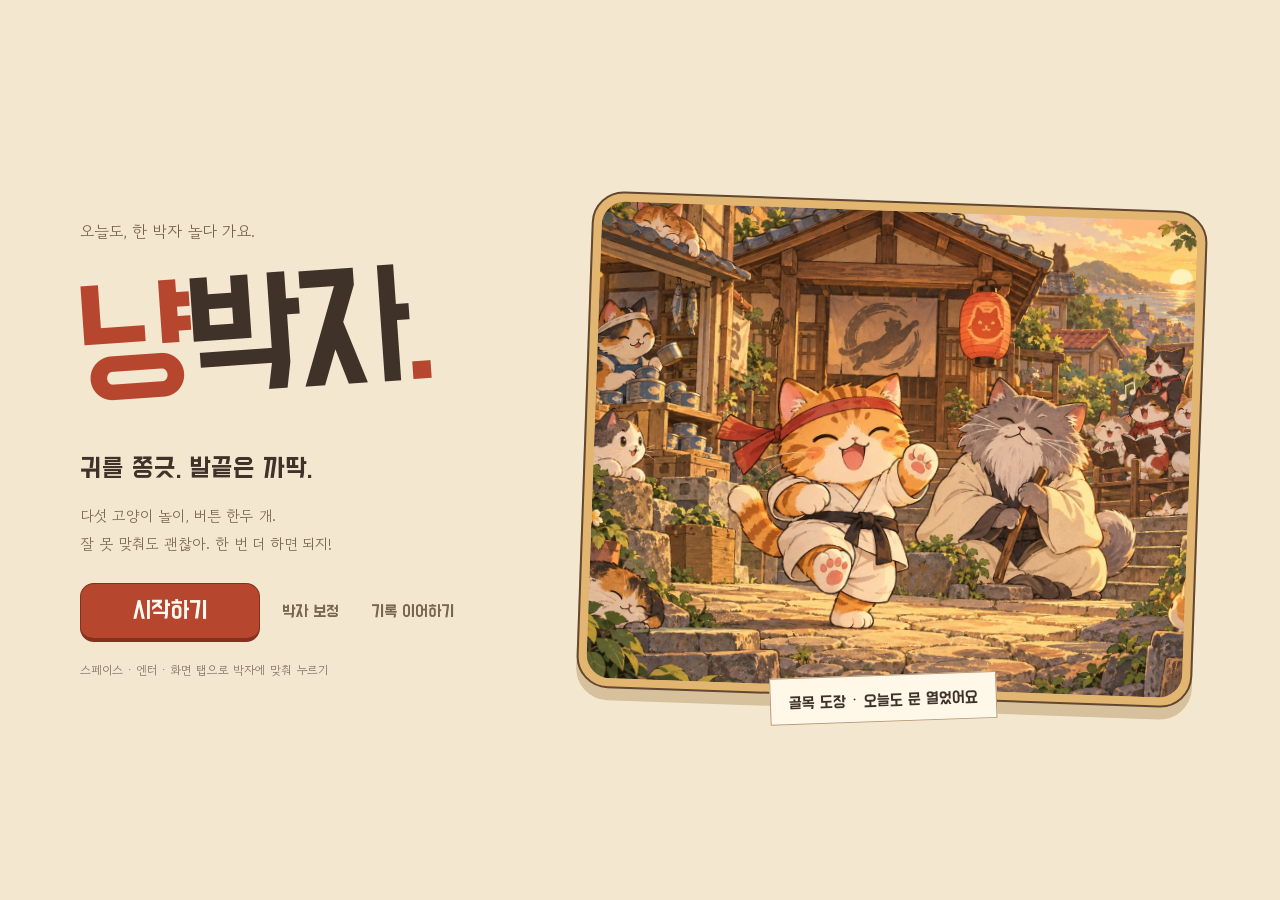
==== commit 91d4081c: "배포: nyang-bakja 62e65d9" ====
--- a/index.html
+++ b/index.html
@@ -25,8 +25,8 @@
     <meta property="og:locale" content="ko_KR" />
     <meta name="twitter:card" content="summary_large_image" />
     <meta name="twitter:image" content="https://pabang0620.github.io/nyang-bakja-play/og.jpg" />
-    <script type="module" crossorigin src="./assets/index-DT9zxS81.js"></script>
-    <link rel="stylesheet" crossorigin href="./assets/index-9nNf4AT7.css">
+    <script type="module" crossorigin src="./assets/index-BJ-9oCOA.js"></script>
+    <link rel="stylesheet" crossorigin href="./assets/index-D5z1WkT3.css">
   </head>
   <body>
     <div id="root"></div>
--- a/assets/index-D5z1WkT3.css
+++ b/assets/index-D5z1WkT3.css
@@ -0,0 +1 @@
+@font-face{font-family:Do Hyeon;src:url(./DoHyeon-sub-C48YmT0-.woff) format("woff");font-weight:400;font-style:normal;font-display:swap}@font-face{font-family:Gowun Dodum;src:url(./GowunDodum-sub-BIUqLyhm.woff) format("woff");font-weight:400;font-style:normal;font-display:swap}:root{color-scheme:light;--paper: #f4ecd8;--paper-2: #e6dbc1;--ink: #1f1a17;--ink-2: #6b5f55;--rule-soft: #bfb296;--red: #d23c28;--font-display: "Do Hyeon", "Gowun Dodum", sans-serif;--font-body: "Gowun Dodum", sans-serif;--line: 2px solid var(--ink);--line-thin: 1px solid var(--rule-soft);--focus: 3px solid var(--red);--size-title: clamp(40px, 7vw, 72px);--size-sub: 28px;--size-body: 16px;--size-small: 13px;--gutter: clamp(16px, 4vw, 48px)}*,*:before,*:after{box-sizing:border-box}html,body,#root{margin:0;min-height:100%}body{font-family:var(--font-body);font-size:var(--size-body);line-height:1.45;letter-spacing:0;background:var(--paper);color:var(--ink);-webkit-font-smoothing:antialiased;overscroll-behavior:none;-webkit-tap-highlight-color:transparent}h1,h2,h3{font-family:var(--font-display);font-weight:400;letter-spacing:0}.screen{min-height:100vh;min-height:100dvh;padding:max(var(--gutter),env(safe-area-inset-top)) max(var(--gutter),env(safe-area-inset-right)) max(var(--gutter),env(safe-area-inset-bottom)) max(var(--gutter),env(safe-area-inset-left));background:var(--paper);color:var(--ink)}.panel{width:min(1120px,100%);margin:0 auto}.rule{margin:0;border:0;border-top:var(--line)}.logo{margin:0;font-family:var(--font-display);font-weight:400;font-size:clamp(64px,14vw,160px);line-height:.95;color:var(--ink)}.btn{font-family:var(--font-display);font-weight:400;font-size:22px;line-height:1.2;letter-spacing:0;padding:10px 22px;border:var(--line);border-radius:0;background:var(--paper);color:var(--ink);cursor:pointer;touch-action:manipulation}.btn--primary{background:var(--ink);color:var(--paper)}.btn:hover:not(:disabled):not([aria-disabled=true]),.btn:active:not(:disabled):not([aria-disabled=true]){background:var(--red);border-color:var(--red);color:var(--paper)}.btn:disabled,.btn[aria-disabled=true]{background:var(--paper);color:var(--ink-2);border:2px dashed var(--ink-2);cursor:not-allowed}.btn-row{display:flex;flex-wrap:wrap;gap:12px;align-items:center}@media(max-width:560px){.btn-row{display:grid;grid-auto-flow:column;grid-auto-columns:minmax(0,1fr);gap:8px}.btn-row .btn{padding-inline:6px;font-size:20px;white-space:nowrap}}.info-line{margin:0;font-family:var(--font-display);font-size:18px;color:var(--ink)}.small{font-size:var(--size-small);color:var(--ink-2)}:focus-visible{outline:var(--focus);outline-offset:2px}.visually-hidden{position:absolute;width:1px;height:1px;margin:-1px;padding:0;border:0;overflow:hidden;clip:rect(0 0 0 0);clip-path:inset(50%);white-space:nowrap}@media(max-height:480px){:root{--gutter: 12px;--size-title: 30px;--size-sub: 20px;--size-body: 14px;--size-small: 12px}.screen{padding-top:max(8px,env(safe-area-inset-top));padding-bottom:max(8px,env(safe-area-inset-bottom))}.logo{font-size:64px}.btn{font-size:18px;padding:6px 16px}.btn-row{gap:8px}.info-line{font-size:15px}}@media(prefers-reduced-motion:reduce){*,*:before,*:after{animation-duration:.001ms!important;animation-iteration-count:1!important}}.modal-backdrop{position:fixed;inset:0;display:grid;place-items:center;padding:16px;background:#1f1a178c;z-index:50}.modal{display:grid;gap:12px;width:min(560px,100%);max-height:calc(100dvh - 32px);overflow:auto;padding:18px 20px 20px;border:var(--line);background:var(--paper)}.modal__head{display:flex;align-items:center;justify-content:space-between;gap:12px}.modal__head h2{margin:0;font-family:var(--font-display);font-size:26px;font-weight:400}.modal__close{width:44px;height:44px;border:var(--line);background:var(--paper);font-size:18px;cursor:pointer}.modal__close:hover{background:var(--ink);color:var(--paper)}@media(max-width:480px){.modal-backdrop{align-items:end;padding:0}.modal{width:100%;max-height:88dvh;border-bottom:0}}.account-section{display:grid;gap:8px}.account-section h3{margin:0;font:18px var(--font-display);font-weight:400}.account-help{margin:0;font-size:14px;color:var(--ink-2);word-break:keep-all}.account-code{display:flex;gap:8px;align-items:center}.account-code code{flex:1;min-width:0;padding:10px;border:1px solid var(--rule-soft);background:#f7deb2;font-size:13px;word-break:break-all;-webkit-user-select:all;user-select:all}.account-restore{display:flex;gap:8px}.account-restore input{flex:1;min-width:0;min-height:44px;padding:0 10px;border:var(--line);background:var(--paper);font:14px monospace}.account-note{min-height:1.4em;margin:0;font-size:14px}.board-filters{display:grid;gap:8px}.board-game select{width:100%;min-height:44px;padding:0 10px;border:var(--line);background:var(--paper);font:17px var(--font-display)}.board-diffs{display:grid;grid-template-columns:repeat(3,1fr);gap:6px}.board-diff{min-height:40px;border:var(--line);background:var(--paper);font:16px var(--font-display);cursor:pointer}.board-diff--on{background:var(--ink);color:var(--paper)}.board-note{margin:8px 0;color:var(--ink-2)}.board-retry{border:0;background:none;color:var(--red);text-decoration:underline;cursor:pointer;font:inherit}.board-list{margin:0;padding:0;list-style:none;display:grid}.board-row{display:grid;grid-template-columns:34px 1fr auto;grid-template-areas:"pos name score" "pos meta meta";column-gap:10px;padding:8px 4px;border-bottom:1px solid var(--rule-soft)}.board-row--me{background:#f7deb2}.board-pos{grid-area:pos;align-self:center;font:22px var(--font-display);text-align:center}.board-row:nth-child(-n+3) .board-pos{color:var(--red)}.board-name{grid-area:name;min-width:0;overflow:hidden;text-overflow:ellipsis;white-space:nowrap;font-weight:700}.board-score{grid-area:score;font:18px var(--font-display);font-variant-numeric:tabular-nums}.board-meta{grid-area:meta;font-size:13px;color:var(--ink-2)}.board-me{margin:10px 0 0;padding:8px 12px;border-left:4px solid var(--red);background:#f7deb2}.calib-panel{display:grid;gap:14px;justify-items:start;text-align:left}.calib-panel h1{margin:0;font-size:var(--size-title);line-height:1}.calib-panel .rule{justify-self:stretch}.calib-panel p{margin:0}.calib-pad{width:min(240px,60vw);aspect-ratio:1;display:grid;place-items:center;align-content:center;gap:12px;border:var(--line);border-radius:0;background:var(--paper);color:var(--ink);font-family:var(--font-display);font-size:22px;touch-action:manipulation;cursor:pointer}.calib-dot{display:block;width:80px;height:80px;background:var(--paper-2);border:var(--line)}.calib-dot--on{background:var(--red);border-color:var(--red)}.calib-message{min-height:1.4em;font-family:var(--font-display);font-size:20px;color:var(--red)}.calib-panel label{font-family:var(--font-display);font-size:18px}.calib-panel input[type=range]{width:min(360px,80vw);accent-color:var(--ink)}@media(max-height:480px){.calib-panel{gap:6px}.calib-pad{width:120px;gap:6px;font-size:18px}.calib-dot{width:40px;height:40px}.calib-message{font-size:16px}}.calib-head{display:flex;align-items:flex-end;justify-content:space-between;gap:12px}.calib-cat{width:clamp(72px,18vw,120px);height:auto;margin-bottom:-6px}@media(max-height:480px){.calib-cat{width:64px}}.game-screen{min-height:100vh;min-height:100dvh;background:var(--paper)}.game-stage{position:relative;width:100vw;height:100vh;height:100dvh;display:grid;place-items:center;overflow:hidden;background:var(--paper);touch-action:none;user-select:none;-webkit-user-select:none;-webkit-touch-callout:none}.game-frame{position:absolute;inset:0;display:grid;place-items:center}.game-caption,.game-pads{display:none}@media(orientation:portrait){.game-stage{display:flex;flex-direction:column;place-items:stretch;padding-top:calc(max(12px,env(safe-area-inset-top)) + 60px);padding-bottom:max(16px,env(safe-area-inset-bottom))}.game-frame{position:relative;inset:auto;flex:none;width:100%;aspect-ratio:16 / 9}.game-caption{display:flex;align-items:center;justify-content:center;flex:none;min-height:calc(2.7em + 16px);margin:0;padding:8px var(--gutter);font-family:var(--font-display);font-size:20px;line-height:1.35;text-align:center;word-break:keep-all}.game-pads{display:grid;flex:1;min-height:120px;grid-template-columns:minmax(0,1fr);gap:12px;padding:0 var(--gutter)}.game-pads--dual{grid-template-columns:repeat(2,minmax(0,1fr))}.game-pad{display:grid;place-content:center;justify-items:center;gap:6px;border:var(--line);background:var(--paper-2);color:var(--ink);font-family:var(--font-display)}.game-pad strong{font-weight:400;font-size:34px;line-height:1}.game-pad span{font-size:18px;color:var(--ink-2)}.game-pad--down{background:var(--ink);color:var(--paper)}.game-pad--down span{color:var(--paper)}}.game-canvas{display:block;outline:var(--line)}.game-pause{position:absolute;top:max(12px,env(safe-area-inset-top));right:max(12px,env(safe-area-inset-right));width:48px;height:48px;padding:0;border:var(--line);border-radius:0;background:var(--paper);color:var(--ink);font-family:var(--font-display);font-size:20px;line-height:1;cursor:pointer;z-index:2}.game-pause:hover,.game-pause:active{background:var(--red);border-color:var(--red);color:var(--paper)}.game-badge{position:absolute;top:max(12px,env(safe-area-inset-top));right:max(72px,env(safe-area-inset-right));padding:4px 10px;border:var(--line);background:var(--ink);color:var(--paper);font-family:var(--font-display);font-size:18px;line-height:1.1;z-index:2}.game-notice{position:absolute;bottom:max(12px,env(safe-area-inset-bottom));left:50%;transform:translate(-50%);margin:0;padding:6px 14px;border:var(--line);background:var(--paper);color:var(--ink);font-size:var(--size-small);white-space:nowrap;z-index:2}.pause-backdrop{position:absolute;inset:0;display:grid;align-items:center;padding:max(16px,env(safe-area-inset-top)) max(24px,env(safe-area-inset-right)) max(16px,env(safe-area-inset-bottom)) max(24px,env(safe-area-inset-left));background:var(--paper);z-index:10}.pause-dialog{display:grid;justify-items:start;gap:14px;width:min(560px,100%);margin:0 auto;text-align:left}.pause-dialog h2{margin:0;font-size:var(--size-title);line-height:1}.pause-dialog .rule{justify-self:stretch}.pause-dialog p{margin:0}@media(max-height:480px){.pause-dialog{gap:8px}}.game-stage:focus-visible{outline:none}.game-transport{position:absolute;top:max(12px,env(safe-area-inset-top));left:max(12px,env(safe-area-inset-left));width:min(280px,calc(100% - 150px));padding:9px 12px;background:var(--paper);border:var(--line);z-index:1;pointer-events:none}.game-transport__label{display:flex;justify-content:space-between;gap:8px;font-family:var(--font-display);font-size:16px}.game-transport__label>span:first-child{overflow:hidden;text-overflow:ellipsis;white-space:nowrap}.game-progress{height:3px;background:var(--rule-soft);margin:6px 0}.game-progress>span{display:block;height:100%;background:var(--red)}.game-beats{display:flex;gap:6px;align-items:center}.game-beat{display:grid;place-items:center;width:24px;height:23px;font:16px var(--font-display);border:1px solid var(--rule-soft)}.game-beat--on{background:var(--ink);border-color:var(--ink);color:var(--paper)}.game-beats__hint{margin-left:auto;font:11px var(--font-display)}.game-feedback-row{position:absolute;left:20px;bottom:18px;display:flex;align-items:center;gap:18px;pointer-events:none}.game-feedback{display:grid;align-content:center;min-width:190px;min-height:64px;padding:8px 14px;border-left:4px solid var(--ink);background:var(--paper)}.game-feedback strong{font:27px var(--font-display)}.game-feedback>span{font-size:13px}.game-feedback--just{border-color:var(--red)}.game-feedback--just strong{color:var(--red)}.game-feedback--just,.game-feedback--barely{animation:hit-stamp .14s ease-out}.game-combo{display:grid;justify-items:center;align-content:center;min-width:84px;min-height:64px;padding:4px 10px;border-left:4px solid var(--ink);background:var(--paper);font-family:var(--font-display)}.game-combo strong{font-size:30px;font-weight:400;line-height:1;font-variant-numeric:tabular-nums}.game-combo span{font-size:13px}.game-combo small{font-size:11px;color:var(--ink-2);white-space:nowrap}.game-combo--burst{border-color:var(--red);animation:combo-burst 1.4s ease-out}.game-combo--burst strong,.game-combo--burst span{color:var(--red)}@keyframes combo-burst{0%{transform:scale(1.35)}15%{transform:scale(.95)}25%{transform:none}}.game-feedback__points{margin-right:6px;color:var(--red);font:16px var(--font-display)}@media(prefers-reduced-motion:reduce){.game-combo--burst,.game-score__value{animation:none}}@keyframes hit-stamp{0%{transform:translateY(3px) scale(1.04)}to{transform:none}}@media(orientation:portrait){.game-stage{padding-top:calc(max(12px,env(safe-area-inset-top)) + 106px)}.game-transport{width:calc(100% - 90px)}.game-feedback-row{position:static;flex:none;width:100%;justify-content:space-between;padding:0 var(--gutter) 12px}.game-feedback{flex:1;min-width:0;padding:4px 12px;background:var(--paper-2)}.game-combo{min-width:76px;min-height:0;padding:4px 8px;background:var(--paper-2)}.game-pads{min-height:80px}.game-badge{top:68px;right:12px;font-size:13px}}@media(max-height:480px)and (orientation:landscape){.game-transport{padding:4px 8px;width:205px}.game-transport__label{font-size:13px}.game-beat{width:18px;height:18px;font-size:13px}.game-feedback-row{bottom:8px;left:8px}.game-feedback{min-height:40px;min-width:130px;padding:3px 8px}.game-feedback strong{font-size:20px}.game-feedback>span{font-size:10px}}.game-transport__title small{font-family:var(--font-body);font-size:.8em;color:var(--ink-2)}.game-countin{position:absolute;left:50%;top:38%;transform:translate(-50%,-50%);font-family:var(--font-display);font-size:clamp(64px,16vmin,140px);line-height:1;color:var(--red);-webkit-text-stroke:3px var(--paper);paint-order:stroke fill;pointer-events:none;z-index:3;animation:game-countin-pop .45s ease-out both}.game-countin--go{font-size:clamp(48px,12vmin,104px)}@keyframes game-countin-pop{0%{opacity:0;transform:translate(-50%,-50%) scale(1.5)}30%{opacity:1;transform:translate(-50%,-50%) scale(1)}to{opacity:.85;transform:translate(-50%,-50%) scale(1)}}@media(prefers-reduced-motion:reduce){.game-countin{animation:none}}.pause-settings{display:grid;gap:6px;justify-self:stretch}.pause-setting{display:grid;grid-template-columns:64px 1fr 36px;align-items:center;gap:12px;min-height:44px;font-size:15px}.pause-setting input[type=range]{width:100%;accent-color:var(--red)}.pause-setting output{text-align:right;font-variant-numeric:tabular-nums;color:var(--ink-2)}.pause-setting--check{grid-template-columns:auto 1fr}.pause-setting--check input{width:22px;height:22px;accent-color:var(--red)}.game-score{display:flex;justify-content:space-between;align-items:baseline;margin:2px 0 4px;font-family:var(--font-display)}.game-score span{font-size:13px;color:var(--ink-2)}.game-score__value{font-size:24px;font-weight:400;line-height:1;color:var(--red);font-variant-numeric:tabular-nums;animation:score-bump .18s ease-out}@keyframes score-bump{0%{transform:scale(1.15)}to{transform:none}}.game-screen--lane1{--lane-h: 56px}.game-screen--lane2{--lane-h: 92px}.game-lane{position:absolute;top:max(12px,env(safe-area-inset-top));left:calc(max(12px,env(safe-area-inset-left)) + 292px);right:max(72px,env(safe-area-inset-right));z-index:1;pointer-events:none}.game-lane__canvas{display:block;width:100%;height:var(--lane-h)}.game-lane__hint{margin:4px 0 0;font:14px var(--font-display);text-align:center;word-break:keep-all}.game-screen--lane .game-frame{top:calc(max(12px,env(safe-area-inset-top)) + var(--lane-h) + 30px)}@media(max-height:480px)and (orientation:landscape){.game-screen--lane1{--lane-h: 40px}.game-screen--lane2{--lane-h: 64px}.game-lane{left:calc(max(8px,env(safe-area-inset-left)) + 217px)}.game-lane__hint{display:none}.game-screen--lane .game-frame{top:calc(var(--lane-h) + 16px)}.game-score__value{font-size:18px}}@media(orientation:portrait){.game-stage{padding-top:calc(max(12px,env(safe-area-inset-top)) + 156px)}.game-screen--lane1{--lane-h: 54px}.game-screen--lane2{--lane-h: 90px}.game-lane{position:static;flex:none;padding:8px var(--gutter) 0}.game-lane__hint{font-size:13px}.game-screen--lane .game-frame{top:auto}}@media(max-height:480px)and (orientation:landscape){.game-combo{min-height:40px;min-width:64px;padding:2px 6px}.game-combo strong{font-size:20px}.game-combo small{display:none}}.game-lead{display:flex;align-items:center;gap:8px;margin:0 0 6px;font:12px var(--font-display);color:var(--ink-2)}.game-lead__bar{flex:1;height:6px;background:var(--rule-soft)}.game-lead__bar>span{display:block;height:100%;background:var(--red);transition:width .25s ease-out}@media(prefers-reduced-motion:reduce){.game-lead__bar>span{transition:none}}.howto{display:grid;gap:8px;min-width:0}.howto-title{margin:0;font-family:var(--font-display);font-weight:400;font-size:20px}.howto-steps{margin:0;padding-left:1.4em;display:grid;gap:2px;font-size:var(--size-body);line-height:1.4;word-break:keep-all}.howto-grid{border-collapse:collapse;font-family:var(--font-display);font-size:15px;table-layout:fixed;width:max-content;max-width:100%}.howto-caption{caption-side:bottom;padding-top:4px;text-align:left;font-family:var(--font-body, inherit);font-size:var(--size-small);color:var(--ink-2);word-break:keep-all}.howto-who{padding:2px 8px 2px 0;font-weight:400;text-align:left;white-space:nowrap}.howto-beat{width:40px;font-weight:400;color:var(--ink-2);font-size:13px;text-align:center}.howto-cell{width:40px;height:30px;padding:0;text-align:center;border:1px solid var(--ink-2);white-space:nowrap;overflow:hidden}.howto-cell--act{background:var(--ink);color:var(--paper)}.howto-cell--hold{background:var(--red)}.howto-bar{border-left:3px solid var(--ink)}@media(max-height:480px){.howto{gap:4px}.howto-title{font-size:16px}.howto-steps{font-size:13px;line-height:1.3}.howto-grid{font-size:12px}.howto-beat,.howto-cell{width:28px}.howto-cell{height:20px}}.howto-heading{display:flex;justify-content:space-between;align-items:center;gap:8px}.howto-demo{min-height:44px;padding:6px 12px;font:16px var(--font-display);border:var(--line);background:var(--paper);color:var(--ink);cursor:pointer}.howto-demo:hover,.howto-demo[aria-pressed=true]{background:var(--ink);color:var(--paper)}.howto-grid{width:100%}.howto-who{width:52px}.howto-cell{height:36px}.howto-cell--current{outline:3px solid var(--red);outline-offset:-3px;background:var(--red);color:var(--paper)}.howto-caption{padding-top:8px}@media(max-height:480px){.howto-cell{height:22px}.howto-demo{min-height:32px;font-size:13px}}.intro-panel{display:grid;gap:16px}.intro-head{display:flex;flex-wrap:wrap;align-items:baseline;justify-content:space-between;gap:4px 24px}.intro-title{margin:0;font-size:var(--size-title);line-height:1}.intro-body{display:grid;grid-template-columns:minmax(0,1fr);gap:16px 40px}@media(min-width:820px),(max-height:480px)and (min-width:560px){.intro-body{grid-template-columns:minmax(0,1.4fr) minmax(0,1fr);grid-template-rows:auto 1fr}.intro-about{grid-row:1 / span 2}.intro-actions{grid-column:2;align-self:start}}@media(max-width:819px)and (min-height:481px){.intro-actions{position:sticky;bottom:0;z-index:3;margin:0 calc(-1 * var(--gutter)) calc(-1*max(var(--gutter),env(safe-area-inset-bottom)));padding:12px var(--gutter) max(12px,env(safe-area-inset-bottom));border-top:var(--line);background:var(--paper)}}.intro-about,.intro-play{display:grid;align-content:start;gap:12px;min-width:0}.intro-lead{margin:0;font-size:var(--size-body)}.intro-cards{list-style:none;margin:0;padding:0;display:grid;grid-template-columns:repeat(auto-fit,minmax(150px,1fr));gap:0 16px;border-top:var(--line)}.intro-card{display:grid;grid-template-columns:auto minmax(0,1fr);align-items:center;gap:10px;padding:8px 0;border-bottom:var(--line-thin)}.intro-card__art{display:block;box-sizing:content-box;border:var(--line);background:var(--paper-2)}.intro-card__text{display:grid;gap:2px;min-width:0}@media(max-width:560px){.intro-cards{grid-template-columns:minmax(0,1fr)}}.intro-card__name{font-family:var(--font-display);font-weight:400;font-size:18px;line-height:1.15}.intro-card__tip{font-size:var(--size-small);line-height:1.3;color:var(--ink-2);word-break:keep-all}.intro-practiced{margin:0;font-family:var(--font-display);color:var(--red)}@media(max-height:480px){.intro-cards--minor{display:none}}.intro-controls{margin:0;font-size:var(--size-small);color:var(--ink-2)}.diff-group{display:grid;grid-template-columns:repeat(3,minmax(0,1fr));gap:0;border:var(--line)}.diff-option{position:relative;display:grid;place-items:center;padding:10px 8px;background:var(--paper);color:var(--ink);cursor:pointer}.diff-option+.diff-option{border-left:var(--line)}.diff-option:hover{background:var(--paper-2)}.diff-option--checked,.diff-option--checked:hover{background:var(--ink);color:var(--paper)}.diff-option__input{position:absolute;inset:0;width:100%;height:100%;margin:0;opacity:0;cursor:pointer}.diff-option:has(:focus-visible){outline:var(--focus);outline-offset:2px;z-index:1}.diff-option__name{font-family:var(--font-display);font-size:22px;line-height:1.1}.diff-desc{margin:0;font-size:var(--size-small);color:var(--ink-2)}.intro-best{margin:0;font-family:var(--font-display);font-size:18px;color:var(--ink)}.intro-status{min-height:1.4em;margin:0;font-size:var(--size-small);color:var(--red)}@media(max-height:480px){.intro-panel{gap:8px}.intro-body{gap:8px 20px}.intro-about,.intro-play{gap:6px}.intro-lead{line-height:1.3}.intro-cards{grid-template-columns:repeat(2,minmax(0,1fr));gap:0 10px}.intro-card{gap:8px;padding:3px 0}.intro-card__name{font-size:15px}.intro-card__tip{font-size:12px}.diff-option{padding:6px 4px}.diff-option__name{font-size:18px}.intro-best{font-size:15px}.intro-status{min-height:1.2em}}.intro-actions{display:grid;grid-auto-flow:column;grid-auto-columns:minmax(0,1fr)}.intro-actions .btn{padding-inline:6px;white-space:nowrap}@media(max-height:480px){.intro-actions .btn{font-size:18px}}.intro-start-guide{border-left:4px solid var(--red);padding:8px 12px;background:var(--paper-2)}.intro-start-guide p{margin:6px 0 0;font-size:14px;word-break:keep-all}.intro-cards{grid-template-columns:repeat(2,minmax(0,1fr))}.intro-cards--minor .intro-card{gap:8px}.practice-report{border:var(--line);padding:14px;background:var(--paper-2)}.practice-report h2{margin:0 0 8px;font-size:22px}.practice-report p{margin:6px 0;font-size:14px;word-break:keep-all}.practice-report .practice-report__score{font-family:var(--font-display);font-size:22px}.practice-report__score strong{color:var(--red);font-size:38px;font-weight:400}.practice-report small{color:var(--ink-2)}@media(max-width:400px){.intro-card__name{font-size:16px}}@media(max-height:480px){.intro-start-guide{padding:4px 8px}.intro-start-guide p{display:none}.practice-report{padding:8px}}.intro-calibrate{justify-self:start;min-height:44px;padding:4px 0;background:none;border:0;color:var(--ink-2);font:14px var(--font-body);text-decoration:underline;text-underline-offset:4px;cursor:pointer}.intro-calibrate:hover{color:var(--red)}@media(max-width:400px){.intro-cards{grid-template-columns:1fr}}@media(max-height:480px){.intro-calibrate{min-height:32px;font-size:12px}}.song-now{display:flex;align-items:baseline;gap:8px;min-width:0;padding:8px 14px;border:2px solid #d5bea0;border-radius:999px;background:#f7deb2;font-family:var(--font-display)}.song-now__label{flex:none;font-size:13px;color:var(--ink-2)}.song-now__title{flex:1 1 auto;min-width:0;overflow:hidden;color:#963a25;font-size:17px;font-weight:400;text-overflow:ellipsis;white-space:nowrap}.song-now__time{flex:none;color:var(--ink-2);font-size:14px;font-variant-numeric:tabular-nums}.song-list summary{min-height:36px;display:flex;align-items:center;color:var(--ink-2);font-size:14px;cursor:pointer}.song-list ol{margin:4px 0 0;padding:0;list-style:none;display:grid;gap:2px}.song-list__item{display:flex;justify-content:space-between;gap:12px;padding:6px 12px;border-radius:8px;font-size:14px}.song-list__item--now{background:#f0e3cc;color:#963a25;font-weight:700}.song-list__time{flex:none;color:var(--ink-2);font-variant-numeric:tabular-nums}.intro-first{margin:0;padding:8px 12px;border-left:4px solid var(--red);background:#f7deb2;font-size:14px;word-break:keep-all}.lane-demo{margin:0;display:grid;gap:6px}.lane-demo__canvas{display:block;width:100%}.lane-demo figcaption{font-size:13px;color:var(--ink-2);word-break:keep-all}.intro-rules{margin:0;font-size:13px;color:var(--ink-2);word-break:keep-all}.seal{display:inline-grid;place-items:center;flex:none;border:2px solid var(--red);border-radius:0;background:var(--paper);color:var(--red);font-family:var(--font-display);font-weight:400;line-height:1}.seal--map{width:34px;height:34px;font-size:22px}.seal--result{width:88px;height:88px;font-size:60px;border-width:3px;outline:2px solid var(--red);outline-offset:3px;transform:rotate(-4deg)}.seal--empty{border:2px dashed var(--rule-soft);background:var(--paper-2);outline:0}@media(max-height:480px){.seal--map{width:32px;height:32px;font-size:20px}.seal--result{width:44px;height:44px;font-size:30px;outline-offset:2px}}.board-result{display:grid;gap:6px;justify-items:center;margin-top:4px}.board-result__line{margin:0;font-family:var(--font-display);font-size:18px}.board-result__line strong{color:var(--red);font-size:26px;font-weight:400}.board-result__line span{color:var(--ink-2);font-size:15px}.board-result__line--soft{font-family:var(--font-body);font-size:14px;color:var(--ink-2)}.board-result__name{display:grid;gap:4px;width:min(280px,100%);font-size:14px}.board-result__name div{display:flex;gap:6px}.board-result__name input{flex:1;min-width:0;min-height:40px;padding:0 8px;border:var(--line);background:var(--paper);font:16px var(--font-body)}.board-result__name small{color:var(--red)}.result-panel{display:grid;gap:16px}.result-head{display:grid;gap:6px}.result-rankline{display:flex;flex-wrap:wrap;align-items:center;gap:12px 24px}.result-rank{margin:0;font-size:var(--size-title);line-height:1;color:var(--red)}.result-new{padding:2px 10px;font-family:var(--font-display);font-size:20px;color:var(--paper);background:var(--ink)}.result-body{display:grid;grid-template-columns:auto minmax(0,1fr);align-items:start;gap:16px 40px}.result-hero{display:grid;justify-items:start;gap:8px}.result-art{display:block;box-sizing:content-box;border:var(--line);background:var(--paper-2)}.result-score{margin:0;font-family:var(--font-display);font-size:20px}.result-score strong{font-weight:400;font-size:1.6em;color:var(--red)}.result-accuracy{margin:0;font-family:var(--font-display);font-size:22px}.result-accuracy strong{font-weight:400;font-size:1.4em}.result-detail{display:grid;align-content:start;gap:12px;min-width:0}.result-comments{margin:0;padding:0;list-style:none}.result-counts{display:grid;grid-template-columns:repeat(4,minmax(4.6em,auto));grid-template-rows:auto auto;grid-auto-flow:column;justify-content:start;gap:0 28px;margin:0;padding:6px 0;border-top:var(--line);border-bottom:var(--line)}.result-counts-row{display:flex;flex-wrap:wrap;gap:0 28px}.result-counts--extra{grid-template-columns:repeat(3,minmax(4.6em,auto))}.result-counts dt{font-size:var(--size-small);color:var(--ink-2)}.result-counts dd{margin:0;font-family:var(--font-display);font-size:26px;line-height:1.1}.result-kinds{width:100%;border-collapse:collapse;font-size:var(--size-body)}.result-kinds th,.result-kinds td{padding:4px 12px 4px 0;text-align:left;border:0;border-bottom:var(--line-thin)}.result-kinds thead th{font-family:var(--font-display);font-weight:400;border-bottom:var(--line)}.result-kinds tbody th{font-weight:400}.result-kinds td{font-family:var(--font-display);text-align:right}.result-kinds thead th:not(:first-child){text-align:right}@media(max-height:480px){.result-panel{gap:6px}.result-head{gap:2px}.result-body{gap:6px 20px}.result-hero{gap:2px}.result-detail{gap:4px}.result-accuracy{font-size:16px}.result-score,.result-new{font-size:15px}.result-comments{font-size:13px;line-height:1.3}.result-counts{padding:2px 0;gap:0 16px}.result-counts-row{gap:0 16px}.result-counts dd{font-size:18px}.result-kinds{font-size:13px}.result-kinds th,.result-kinds td{padding:1px 10px 1px 0}}@media(max-width:560px){.result-body{grid-template-columns:minmax(0,1fr)}}@media(max-width:560px){.result-counts-row{display:grid;grid-template-columns:minmax(0,1fr)}.result-counts,.result-counts--extra{grid-template-columns:repeat(4,minmax(0,1fr));gap:0 8px}}.result-score-detail{margin:2px 0 0;font-size:13px;color:var(--ink-2);text-align:center;word-break:keep-all}.result-best-delta{margin:4px 0 0;font:15px var(--font-display);text-align:center;color:var(--ink-2);word-break:keep-all}.result-best-delta--up{color:var(--red)}.result-calibrate{margin:8px 0;padding:8px 12px;border-left:4px solid var(--red);background:#f7deb2;font-size:14px;word-break:keep-all}.result-calibrate__btn{padding:0;border:0;background:none;color:var(--red);font:inherit;font-weight:700;text-decoration:underline;cursor:pointer}.map-panel{display:grid;gap:16px}.map-head{display:flex;flex-wrap:wrap;align-items:flex-end;justify-content:space-between;gap:4px 24px}.map-head__text{display:grid;gap:4px}.map-title{margin:0;font-size:var(--size-title);line-height:1}.map-subtitle{margin:0;font-size:var(--size-body);color:var(--ink-2)}.map-grid{list-style:none;margin:0;padding:0;display:flex;flex-wrap:wrap;gap:12px}.map-grid__item{display:flex;flex:1 1 160px;min-width:0}.map-card{flex:1;min-width:0;display:grid;grid-template-rows:auto auto 1fr;justify-items:center;align-content:start;gap:6px;padding:0 0 10px;font-family:var(--font-body);font-size:var(--size-body);color:var(--ink);text-align:center;background:var(--paper);border:var(--line);border-radius:0;cursor:pointer;touch-action:manipulation}.map-card__title{justify-self:stretch;display:flex;align-items:center;justify-content:center;min-height:2.6em;padding:6px;font-family:var(--font-display);font-size:clamp(16px,2vw,22px);line-height:1.15;word-break:keep-all;overflow-wrap:anywhere;border-bottom:var(--line)}.map-card__bpm{font-family:var(--font-display);font-size:var(--size-small);color:var(--ink-2)}.map-card--remix{border-color:var(--red)}.map-card--remix .map-card__title{color:var(--paper);background:var(--red);border-bottom-color:var(--red)}.map-card:hover .map-card__title,.map-card:active .map-card__title{color:var(--paper);background:var(--ink);border-bottom-color:var(--ink)}.map-stamps{display:flex;justify-content:center;gap:3px}.map-stamp{display:grid;justify-items:center;gap:1px}.map-stamp__diff{font-family:var(--font-display);font-size:12px;line-height:1;color:var(--ink-2)}@media(max-height:480px){.map-panel{gap:8px}.map-grid{gap:6px}.map-grid__item{flex-basis:96px}.map-card{gap:3px;padding-bottom:6px}.map-card__title{min-height:2.4em;padding:3px 4px;font-size:15px}.map-subtitle{font-size:var(--size-small)}}@media(max-width:600px){.map-grid__item{flex-basis:calc(50% - 6px)}}.map-card__best{font-size:13px;color:var(--ink-2);font-variant-numeric:tabular-nums}.title-screen{display:grid;align-items:center}.title-poster{display:grid;grid-template-columns:minmax(0,1fr) auto;align-items:center;gap:24px clamp(24px,5vw,64px)}.title-copy{display:grid;justify-items:start;gap:14px;text-align:left}.title-sub{margin:0;font-family:var(--font-display);font-size:var(--size-sub);color:var(--ink)}.title-rule{justify-self:stretch}.title-best{margin:0;font-family:var(--font-display);font-size:18px;color:var(--red)}.title-help{margin:0;font-size:var(--size-small);color:var(--ink-2)}.title-scene canvas{display:block;box-sizing:content-box;border:var(--line);background:var(--paper-2)}@media(max-width:599px){.title-poster{grid-template-columns:minmax(0,1fr)}}@media(max-height:480px){.title-poster{gap:12px 20px}.title-copy{gap:8px}.title-best{font-size:15px}}:root{--paper: #fbf3e5;--paper-2: #efdfc6;--ink: #3f3229;--ink-2: #857261;--rule-soft: #d9c5aa;--red: #b7462e;--line: 2px solid var(--ink);--size-title: clamp(36px, 5vw, 60px);--gutter: clamp(20px, 4vw, 48px)}body{background:#f1e4ce}.screen{background:var(--paper)}.panel{width:min(1120px,100%)}.rule{border-top:1px solid var(--rule-soft)}.btn{min-height:48px;padding:12px 24px;border:1px solid #b7a087;border-bottom-width:4px;border-radius:14px;background:#fffaf0;color:var(--ink);font-size:21px;transition:transform .12s ease,background .12s ease}.btn--primary{background:var(--red);border-color:#84311f;color:#fffaf0}.btn:hover:not(:disabled):not([aria-disabled=true]){transform:translateY(-2px);background:#eaddc6;color:var(--ink);border-color:#b7a087}.btn--primary:hover:not([aria-disabled=true]){background:#a83e29;color:#fffaf0;border-color:#84311f}.btn:active:not(:disabled):not([aria-disabled=true]){transform:translateY(2px)}:focus-visible{outline:3px solid #326960;outline-offset:4px}.menu-eyebrow{margin:0 0 10px;color:var(--ink-2);font-size:13px;letter-spacing:.12em}.title-screen{overflow:hidden;position:relative;background:#f4e7d0}.title-poster{position:relative;gap:48px;padding-block:30px}.title-copy{gap:18px;position:relative;z-index:1}.title-kicker{margin:0;font-size:16px;color:#776249}.logo{color:var(--ink);font-size:clamp(100px,12vw,164px);letter-spacing:-.055em;line-height:.95;transform:rotate(-4deg);margin:8px 0 16px -5px}.logo>span:first-child{color:var(--red)}.title-logo-dot{color:var(--red)}.title-sub{font-size:28px}.title-description{margin:-6px 0 6px;font-size:15px;line-height:1.9;color:#79664f}.title-rule{display:none}.title-copy .btn-row{gap:12px}.title-copy .btn--primary{min-width:180px;font-size:25px}.title-copy .btn:not(.btn--primary){background:transparent;border:none;color:#79664f;padding-inline:10px;font-size:17px}.title-help{max-width:300px;font-size:12px;line-height:1.7}.title-scene{position:relative;transform:rotate(2deg);padding:12px;background:#e2b571;border:2px solid #63472f;border-radius:48% 48% 22px 22px/24% 24% 22px 22px;box-shadow:0 12px #d7c09c}.title-scene canvas{width:100%!important;height:auto!important;border-radius:47% 47% 12px 12px/23% 23% 12px 12px;border:0}.title-scene__note{position:absolute;bottom:-26px;left:50%;transform:translate(-50%) rotate(-4deg);z-index:1;padding:10px 18px;white-space:nowrap;background:#fff8e9;border:1px solid #b89872;font:17px var(--font-display)}.scene-art{display:block;position:relative;overflow:hidden;width:100%;aspect-ratio:1.55;background:#ead9bc;isolation:isolate}.scene-art img{position:absolute;display:block;pointer-events:none}.scene-art__bg{inset:0;width:100%;height:100%;object-fit:cover}.scene-art__player{width:49%;height:75%;object-fit:contain;bottom:5%;left:6%;z-index:2}.scene-art__friend{width:43%;height:72%;object-fit:contain;bottom:8%;right:4%;z-index:1}.scene-art--massage .scene-art__friend{width:57%;height:52%;bottom:12%}.scene-art--massage .scene-art__player{width:40%;left:0}.scene-art--choir .scene-art__player{width:40%}.map-screen{display:grid;align-items:center;background:#efe2ca}.map-panel{gap:26px}.map-panel>.rule{display:none}.map-head{align-items:center}.map-subtitle{font-size:15px;margin-top:8px}.map-progress{border-bottom:2px solid var(--red);padding-bottom:6px;color:#79664f;font-size:16px}.map-grid{display:grid;grid-template-columns:repeat(5,minmax(0,1fr));gap:16px;padding:12px 0 18px}.map-grid__item{display:block}.map-grid__item:nth-child(2n){padding-top:18px}.map-card{position:relative;width:100%;min-height:330px;gap:0;display:flex;flex-direction:column;align-items:stretch;border:1px solid #b5a087;border-bottom:5px solid #b5a087;border-radius:80px 80px 16px 16px/28px 28px 16px 16px;padding:8px 8px 16px;background:#fff9ed;overflow:visible;transition:transform .16s ease}.map-card:hover,.map-card:focus-visible{transform:translateY(-8px) rotate(-1deg)}.map-card__number{position:absolute;top:-12px;left:18px;background:var(--red);color:#fff9ed;border:3px solid #fff9ed;width:38px;height:38px;display:grid;place-items:center;border-radius:50%;font:18px var(--font-display);z-index:3}.map-card .scene-art{border-radius:70px 70px 8px 8px/24px 24px 8px 8px;aspect-ratio:1.1}.map-card__title{min-height:0;border:none;padding:18px 2px 6px;font-size:23px;line-height:1.2;background:none;color:var(--ink)}.map-card__verb{font-size:12px;color:#79664f;padding:0 0 10px}.map-card__bpm{font-size:11px;color:#9c8872;margin-bottom:10px}.map-card--remix{background:#f2d9a1;border-color:#c79e56}.map-card--remix .map-card__title,.map-card:hover .map-card__title,.map-card:active .map-card__title{background:none;color:var(--red);border:0}.map-stamps{margin-top:auto;gap:8px}.seal--map{width:24px;height:24px;font-size:16px;border-radius:50%;border-width:1px}.seal--empty{background:transparent;border:1px dashed #c8b89f}.map-stamp__diff{font-size:10px;color:#9c8872;margin-bottom:4px}.map-panel>.btn-row .btn{background:transparent;border:0;font-size:18px;padding-left:0}.intro-panel{gap:22px}.intro-head{align-items:flex-end}.intro-head .info-line{color:var(--ink-2);font-size:15px}.intro-body{column-gap:64px}.intro-about{gap:22px}.intro-lead{font-size:19px;font-family:var(--font-display);line-height:1.6}.howto{gap:14px}.howto-title{font-size:24px}.howto-demo{border:none;border-radius:24px;background:#efdfc6;color:#705237;font-size:15px;padding-inline:16px}.howto-demo:hover,.howto-demo[aria-pressed=true]{background:#ddc7a6;color:var(--ink)}.howto-steps{list-style:none;padding:0;counter-reset:steps;gap:14px}.howto-steps li{counter-increment:steps;position:relative;padding-left:36px;line-height:1.6;font-size:15px}.howto-steps li:before{content:counter(steps);position:absolute;left:0;top:0;width:24px;height:24px;display:grid;place-items:center;border-radius:50%;background:#efdfc6;color:#8f543b;font:16px var(--font-display)}.howto-grid{border-collapse:separate;border-spacing:4px}.howto-cell{height:38px;border:none;border-radius:8px;background:#ede3d2}.howto-cell--act{background:#6f8275;color:#fff9ed}.howto-cell--hold{background:#bb634c}.howto-cell--current{background:var(--red);outline:2px solid #963a25;outline-offset:2px;color:#fff9ed}.howto-bar{border-left:2px solid #c8b79a}.howto-caption{line-height:1.6;font-size:12px}.intro-object-guide{border-block:1px solid var(--rule-soft);padding:14px 0}.intro-object-guide summary,.result-breakdown summary{cursor:pointer;font:16px var(--font-display);min-height:28px}.intro-object-guide summary span,.result-breakdown summary span{float:right}.intro-cards{margin-top:12px;border:0}.intro-card__art{border:0;border-radius:16px;background:#efdfc6}.intro-controls{margin:0;font:14px var(--font-display);color:#79664f}.intro-play{gap:12px}.intro-scene{aspect-ratio:2.05;border-radius:22px;border:1px solid #baa58a;margin-bottom:4px}.diff-group{border:0;border-radius:12px;padding:4px;gap:4px;background:#e9ddc9}.diff-option{border-radius:9px;padding:10px 8px;background:transparent}.diff-option+.diff-option{border:none}.diff-option--checked,.diff-option--checked:hover{background:#fffaf0;color:var(--red);box-shadow:0 2px 1px #cdbc9f}.diff-option__name{font-size:19px}.diff-desc{text-align:center;font-size:12px}.intro-calibrate{justify-self:center;font-size:12px;min-height:32px}.intro-best{text-align:center;font-size:16px;color:#79664f}.intro-status:empty{display:none}.intro-actions{gap:8px}.intro-actions .btn{flex:1;padding-inline:14px}.intro-actions .btn:last-child{flex:0;background:transparent;border-color:transparent;color:#79664f}.practice-report{border:none;border-left:4px solid #728875;border-radius:0 12px 12px 0;background:#e9eadb;padding:14px 18px}.practice-report h2{font-size:20px}.game-screen,.game-stage{background:#f6ead5}.game-canvas{outline:none}.game-transport{background:#fff5e2;border:none;border-radius:16px;width:240px;padding:9px 14px;box-shadow:0 3px #a17c5138}.game-transport__label{font-size:14px;color:#785b3d}.game-progress{height:3px;background:#d9c5aa;margin:5px 0 7px;border-radius:2px;overflow:hidden}.game-beat{width:20px;height:20px;border:0;border-radius:50%;background:#e7d5b9;font-size:13px;color:#896747}.game-beat--on{color:#fffaf0;background:var(--red)}.game-beats__hint{font-size:10px;color:#927758}.game-pause{border:0;border-bottom:3px solid #bea483;border-radius:50%;width:44px;height:44px;background:#fff5e2;color:#735339;font-size:17px}.game-feedback{background:transparent;border:none;min-height:62px;padding:0 12px;color:#fff8e8;text-shadow:0 2px 0 #63472f,1px 0 #63472f,-1px 0 #63472f}.game-feedback strong{font-size:34px;transform:rotate(-4deg)}.game-feedback>span{font:17px var(--font-display)}.game-feedback--just strong{color:#fff5b5}.game-feedback--idle{visibility:hidden}.game-badge{border:0;border-radius:20px;font-size:12px;background:#735339}.game-caption{color:#785239;font-size:21px}.game-pad{border:2px solid #c3a67e;border-bottom:7px solid #b69569;border-radius:28px;background:#f1d9ae;color:#755035}.game-pad span{color:#937044;font-size:14px}.game-pad--down{background:#dbb97f;color:#5d3e27;border-bottom-width:2px;transform:translateY(5px)}.game-pad--down span{color:#755035}.game-combo{color:#9c6543}.game-notice{border:0;border-radius:12px;white-space:normal;text-align:center}.pause-backdrop{background:#39271ee8}.pause-dialog{max-width:530px;gap:24px;padding:40px;border:3px solid #bea483;border-radius:30px;background:var(--paper);text-align:center;justify-items:center}.pause-dialog h2{font-size:48px}.pause-dialog .rule{display:none}.pause-dialog .btn-row{justify-content:center}.result-screen{display:grid;align-items:center;background:#efe2ca}.result-panel{max-width:900px;padding:36px 44px;border-radius:28px;background:#fff9ed;border:1px solid #dbc8a9;border-bottom:7px solid #d4bd98;gap:24px}.result-caption{font-size:14px;color:#8e7355}.result-rank{font-size:clamp(36px,5vw,56px)}.result-rankline{justify-content:space-between}.seal--result{width:64px;height:64px;font-size:40px;border-radius:50%;outline:1px solid var(--red)}.result-new{border-radius:20px;padding:4px 12px;background:#728875;font-size:16px}.result-art{background:#eddfc4;border:0;border-radius:50% 50% 40% 40%}.result-hero{justify-items:center}.result-body{gap:28px;align-items:center}.result-comments{font:19px/1.7 var(--font-display)}.result-counts{border:0;gap:5px 20px;padding:10px 0;grid-template-columns:repeat(4,minmax(40px,auto))}.result-counts--extra{grid-template-columns:repeat(3,minmax(60px,auto))}.result-counts dd{font-size:30px}.result-counts-row{gap:0 16px}.result-breakdown{border-top:1px solid #e2d3bc;padding-top:12px}.result-kinds{margin-top:10px;font-size:14px}.result-panel>.btn-row{justify-content:center}.result-panel>.btn-row .btn:not(.btn--primary){border-color:transparent;background:transparent}.calib-panel{max-width:680px;justify-items:center;text-align:center;gap:20px}.calib-panel h1{font-size:46px}.calib-panel .rule{display:none}.calib-pad{width:210px;border:6px solid #d9b988;border-bottom:12px solid #ad8758;border-radius:50%;background:#f0dbb7;color:#795639}.calib-dot{width:58px;height:58px;border:none;border-radius:50%;background:#d4b886}.calib-dot--on{background:var(--red)}.calib-message{font-size:20px}@media(max-width:900px){.title-poster{gap:24px;grid-template-columns:1fr 1fr}.title-scene{min-width:0}.logo{font-size:108px}.map-grid{grid-template-columns:repeat(3,minmax(0,1fr))}.map-card{min-height:0}.map-grid__item:nth-child(2n){padding-top:0}.map-card .scene-art{aspect-ratio:1.55}.intro-body{gap:24px}}@media(max-width:819px)and (min-height:481px){.intro-body{display:flex;flex-direction:column}.intro-play{display:grid;grid-template-columns:1fr}.intro-scene{display:none}.intro-actions{position:sticky;margin-top:6px;padding-top:12px;background:#fbf3e5;border-top:1px solid #d9c5aa}}@media(max-width:599px)and (min-height:481px){.title-poster{grid-template-columns:1fr;gap:32px;padding-block:6px 22px}.title-copy{align-items:center;justify-items:center;text-align:center;gap:12px}.title-kicker{font-size:13px}.logo{font-size:100px;margin-bottom:10px}.title-sub{font-size:23px}.title-description{font-size:13px;line-height:1.7}.title-scene{grid-row:1;width:min(340px,90%);justify-self:center;padding:6px;margin-bottom:8px}.title-scene canvas{max-height:170px;object-fit:cover}.title-scene__note{font-size:12px;padding:7px 12px;bottom:-16px}.title-help{margin-top:4px;font-size:11px}.map-panel{gap:16px}.map-grid{grid-template-columns:repeat(2,minmax(0,1fr));gap:12px}.map-card{padding:5px 5px 12px;border-radius:24px 24px 12px 12px}.map-card .scene-art{border-radius:20px 20px 6px 6px;aspect-ratio:1.3}.map-card__number{width:28px;height:28px;font-size:13px;left:10px;top:-8px}.map-card__title{font-size:20px;padding-top:12px}.map-card__verb{font-size:11px}.map-progress{font-size:13px}.map-grid__item:last-child{grid-column:1 / -1}.map-grid__item:last-child .map-card{display:grid;grid-template-columns:38% 1fr;column-gap:12px;align-items:center}.map-grid__item:last-child .scene-art{grid-row:1 / span 4}.map-grid__item:last-child .map-card__title{padding:6px 0}.map-grid__item:last-child .map-card__verb,.map-grid__item:last-child .map-card__bpm{padding:0;margin:0}.map-grid__item:last-child .map-stamps{margin:6px 0 0}.intro-panel{gap:16px}.intro-head .info-line{font-size:13px}.intro-lead{font-size:18px}.howto-steps li{font-size:14px}.howto-cell{height:34px;font-size:13px}.intro-actions .btn{font-size:19px;padding-inline:6px}.result-screen{padding:16px}.result-panel{padding:24px 18px;gap:18px}.result-body{grid-template-columns:1fr;gap:20px}.result-hero{grid-template-columns:96px 1fr;justify-items:start;column-gap:16px}.result-art{grid-row:1 / span 2;width:96px!important;height:auto!important}.result-score{align-self:end}.result-accuracy{align-self:start;font-size:18px}.result-rank{font-size:36px}.seal--result{width:40px;height:40px;font-size:26px}.result-counts,.result-counts--extra{grid-template-columns:repeat(4,minmax(0,1fr))}.result-panel>.btn-row{gap:6px}.result-panel>.btn-row .btn{font-size:18px;padding-inline:8px}.pause-dialog{padding:30px 18px;gap:18px}.pause-dialog h2{font-size:38px}.pause-dialog .btn-row{display:flex;flex-wrap:wrap}.calib-panel h1{font-size:38px}.calib-panel .btn-row{grid-auto-flow:row;grid-template-columns:1fr;width:100%}}@media(orientation:portrait){.game-stage{padding-top:calc(max(12px,env(safe-area-inset-top)) + 92px)}.game-transport{width:calc(100% - 82px)}.game-caption{min-height:56px;padding-block:8px}.game-feedback-row{min-height:66px;padding-bottom:10px}.game-feedback{flex:1;color:#8e573b;text-shadow:none;min-height:52px}.game-feedback strong{font-size:28px}.game-feedback--just strong{color:var(--red)}.game-feedback>span{font-size:14px}.game-pad{min-height:80px}}@media(max-height:480px)and (orientation:landscape){:root{--gutter: 16px}.screen{padding-block:12px}.title-poster{padding:0;gap:20px}.title-copy{gap:8px}.logo{font-size:84px;margin:0}.title-sub{font-size:20px}.title-kicker,.title-description{font-size:12px}.title-description{margin:0}.title-copy .btn--primary{min-width:124px;font-size:20px}.title-scene__note{font-size:12px;padding:6px}.btn{min-height:40px;font-size:17px;padding:8px 14px}.map-panel{gap:12px}.map-grid{grid-template-columns:repeat(5,minmax(0,1fr));gap:8px;padding:6px 0}.map-card{padding:4px 4px 8px;border-radius:18px 18px 8px 8px}.map-card .scene-art{aspect-ratio:1.3;border-radius:14px 14px 4px 4px}.map-card__title{font-size:15px;padding:8px 0 4px}.map-card__verb,.map-card__number,.map-card__bpm{display:none}.map-stamps{gap:5px}.seal--map{width:20px;height:20px;font-size:13px}.menu-eyebrow{font-size:10px;margin-bottom:5px}.intro-panel,.intro-body{gap:12px}.intro-about{gap:10px}.intro-lead{font-size:15px;line-height:1.4}.intro-scene{display:none}.howto{gap:6px}.howto-title{font-size:18px}.howto-steps{gap:6px}.howto-steps li{font-size:12px;padding-left:26px;line-height:1.4}.howto-steps li:before{width:19px;height:19px;font-size:13px}.howto-caption{font-size:10px;padding-top:3px}.howto-cell{height:24px;font-size:11px}.intro-object-guide{padding:6px 0}.intro-object-guide summary{font-size:13px}.intro-controls{font-size:11px}.intro-play{gap:8px}.intro-actions .btn{padding-inline:8px;font-size:16px}.game-transport{padding:6px 10px;width:180px}.game-feedback strong{font-size:25px}.game-feedback>span{font-size:13px}.result-panel{padding:18px 24px;gap:12px}.result-rank{font-size:34px}.result-comments{font-size:15px}.result-counts{gap:3px 14px;padding:4px 0}.result-counts dd{font-size:22px}.result-art{width:90px!important;height:auto!important}.pause-dialog{padding:24px;gap:16px}.pause-dialog h2{font-size:36px}.calib-panel{gap:10px}.calib-panel h1{font-size:32px}.calib-pad{width:100px;border-width:4px;border-bottom-width:7px;gap:4px;font-size:15px}.calib-dot{width:28px;height:28px}}@media(prefers-reduced-motion:reduce){*,*:before,*:after{transition:none!important}.map-card:hover,.map-card:focus-visible,.btn:hover:not(:disabled):not([aria-disabled=true]){transform:none}}.title-poster{grid-template-columns:minmax(0,.85fr) minmax(0,1.15fr)}.title-scene{padding:8px;border-radius:32px;transform:rotate(2deg)}.title-keyart{display:block;width:100%;height:auto;aspect-ratio:1.25;object-fit:cover;border-radius:24px}.diff-group{background:transparent;padding:0;gap:10px;border-radius:0}.diff-option{padding:8px 4px 12px;gap:4px;border:2px solid transparent;border-bottom:4px solid #d5bea0;background:#f0e3cc;border-radius:18px;transition:transform .15s ease,background .15s ease}.diff-option+.diff-option{border:2px solid transparent;border-bottom:4px solid #d5bea0}.diff-option:hover{background:#ead5b4}.diff-option--checked,.diff-option--checked:hover{background:#f7deb2;border:2px solid #af5835;border-bottom:4px solid #af5835;box-shadow:none;transform:translateY(-4px);color:#963a25}.diff-option__input{z-index:3}.diff-option__cat{width:100%;height:94px;object-fit:contain;pointer-events:none;filter:saturate(.65);transform:scale(.92);transition:transform .15s ease}.diff-option--checked .diff-option__cat{filter:none;transform:scale(1.05)}.diff-option__check{position:absolute;top:5px;right:7px;font:16px var(--font-display);color:#963a25}.intro-scene{aspect-ratio:2.65}@media(max-width:900px){.title-poster{grid-template-columns:1fr 1fr;gap:24px}}@media(max-width:599px)and (min-height:481px){.title-poster{grid-template-columns:1fr}.title-keyart{aspect-ratio:1.75;max-height:200px}.title-scene{width:min(360px,100%);border-radius:24px}.title-copy .btn-row{display:flex}.diff-option__cat{height:88px}}@media(max-height:480px)and (orientation:landscape){.title-keyart{aspect-ratio:1.2;max-height:270px}.diff-option{padding-block:3px 6px}.diff-option__cat{height:56px}.diff-option__name{font-size:16px}.diff-group{gap:6px}}.howto-grid{width:100%;table-layout:fixed}.howto-beat,.howto-cell{width:auto}.howto-who{width:36px;padding-right:4px}.intro-play{isolation:isolate}.intro-actions{z-index:20;isolation:isolate}@media(max-width:420px){.howto-grid{border-spacing:3px}.howto-cell,.howto-beat{font-size:11px}}.intro-object-guide[open] .intro-cards{display:grid}@media(max-width:819px)and (min-height:481px){.intro-play{order:-1}.intro-about{order:0}.intro-actions{order:1}}
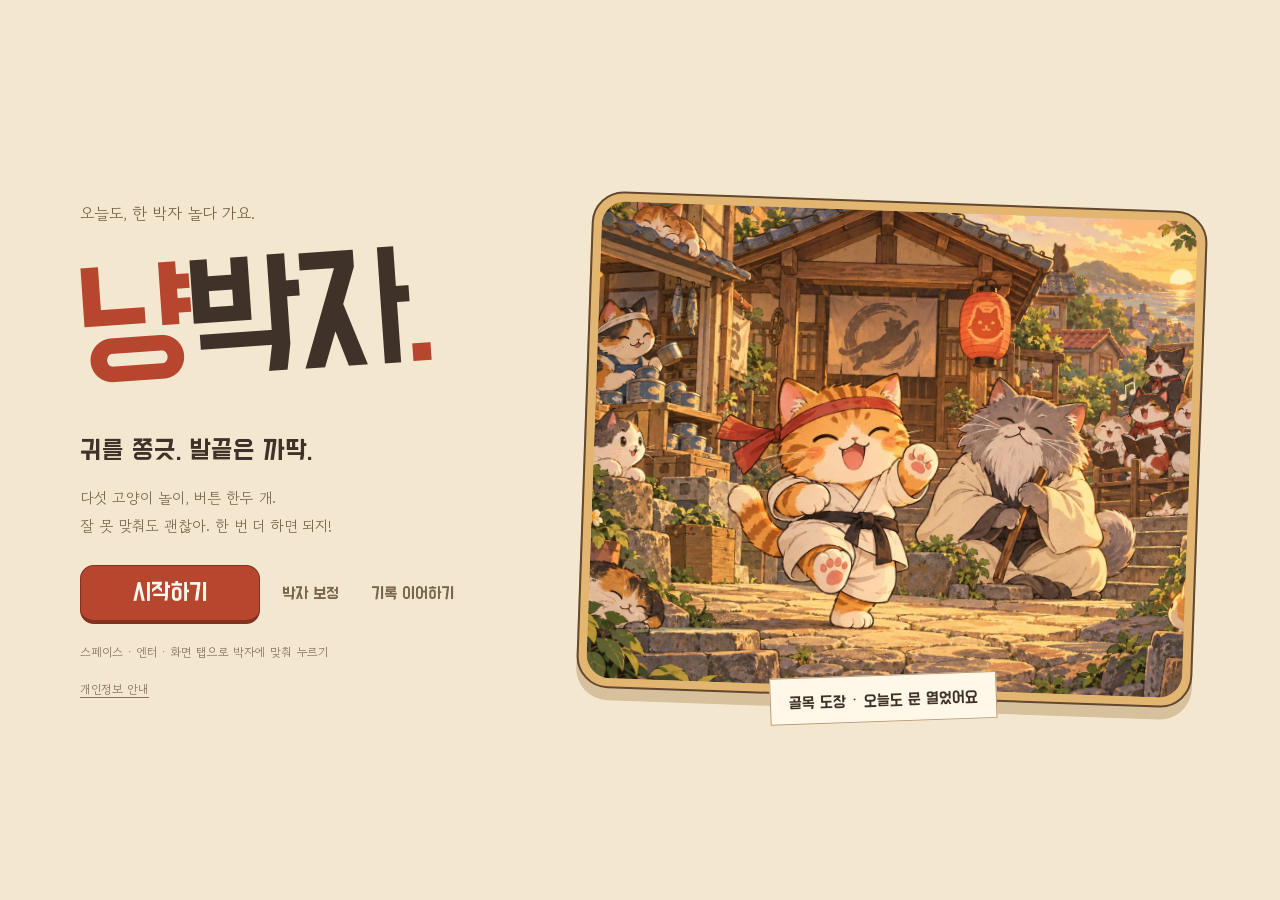
==== commit 38a7873b: "배포: nyang-bakja 81e89fc" ====
--- a/index.html
+++ b/index.html
@@ -25,10 +25,34 @@
     <meta property="og:locale" content="ko_KR" />
     <meta name="twitter:card" content="summary_large_image" />
     <meta name="twitter:image" content="https://pabang0620.github.io/nyang-bakja-play/og.jpg" />
-    <script type="module" crossorigin src="./assets/index-BJ-9oCOA.js"></script>
-    <link rel="stylesheet" crossorigin href="./assets/index-D5z1WkT3.css">
+    <meta name="twitter:title" content="냥박자 - 고양이와 박자 맞추기" />
+    <meta name="twitter:description" content="박에 맞추면 노래가 살아나요. 내 점수를 넘어 볼래냥?" />
+    <link rel="canonical" href="https://pabang0620.github.io/nyang-bakja-play/" />
+    <script type="application/ld+json">
+      {
+        "@context": "https://schema.org",
+        "@type": "VideoGame",
+        "name": "냥박자",
+        "alternateName": "Nyang Bakja",
+        "description": "박에 맞추면 노래가 살아나는 고양이 리듬 게임. 다섯 가지 놀이, 버튼 한두 개로.",
+        "url": "https://pabang0620.github.io/nyang-bakja-play/",
+        "image": "https://pabang0620.github.io/nyang-bakja-play/og.jpg",
+        "inLanguage": "ko",
+        "genre": ["Rhythm", "Casual"],
+        "gamePlatform": ["Web browser", "Mobile web"],
+        "applicationCategory": "Game",
+        "operatingSystem": "Any",
+        "isAccessibleForFree": true,
+        "offers": { "@type": "Offer", "price": "0", "priceCurrency": "KRW" }
+      }
+    </script>
+    <script type="module" crossorigin src="./assets/index-CslpC3Bw.js"></script>
+    <link rel="stylesheet" crossorigin href="./assets/index-loKULHXi.css">
   </head>
   <body>
     <div id="root"></div>
+    <noscript>
+      <p style="padding:24px;font-family:sans-serif;line-height:1.6">냥박자는 박에 맞춰 화면을 누르면 노래가 살아나는 고양이 리듬 게임이에요. 자바스크립트를 켜야 플레이할 수 있어요.</p>
+    </noscript>
   </body>
 </html>
--- a/assets/index-loKULHXi.css
+++ b/assets/index-loKULHXi.css
@@ -0,0 +1 @@
+@font-face{font-family:Do Hyeon;src:url(./DoHyeon-sub-C48YmT0-.woff) format("woff");font-weight:400;font-style:normal;font-display:swap}@font-face{font-family:Gowun Dodum;src:url(./GowunDodum-sub-BIUqLyhm.woff) format("woff");font-weight:400;font-style:normal;font-display:swap}:root{color-scheme:light;--paper: #f4ecd8;--paper-2: #e6dbc1;--ink: #1f1a17;--ink-2: #6b5f55;--rule-soft: #bfb296;--red: #d23c28;--font-display: "Do Hyeon", "Gowun Dodum", sans-serif;--font-body: "Gowun Dodum", sans-serif;--line: 2px solid var(--ink);--line-thin: 1px solid var(--rule-soft);--focus: 3px solid var(--red);--size-title: clamp(40px, 7vw, 72px);--size-sub: 28px;--size-body: 16px;--size-small: 13px;--gutter: clamp(16px, 4vw, 48px)}*,*:before,*:after{box-sizing:border-box}html,body,#root{margin:0;min-height:100%}body{font-family:var(--font-body);font-size:var(--size-body);line-height:1.45;letter-spacing:0;background:var(--paper);color:var(--ink);-webkit-font-smoothing:antialiased;overscroll-behavior:none;-webkit-tap-highlight-color:transparent}h1,h2,h3{font-family:var(--font-display);font-weight:400;letter-spacing:0}.screen{min-height:100vh;min-height:100dvh;padding:max(var(--gutter),env(safe-area-inset-top)) max(var(--gutter),env(safe-area-inset-right)) max(var(--gutter),env(safe-area-inset-bottom)) max(var(--gutter),env(safe-area-inset-left));background:var(--paper);color:var(--ink)}.panel{width:min(1120px,100%);margin:0 auto}.rule{margin:0;border:0;border-top:var(--line)}.logo{margin:0;font-family:var(--font-display);font-weight:400;font-size:clamp(64px,14vw,160px);line-height:.95;color:var(--ink)}.btn{font-family:var(--font-display);font-weight:400;font-size:22px;line-height:1.2;letter-spacing:0;padding:10px 22px;border:var(--line);border-radius:0;background:var(--paper);color:var(--ink);cursor:pointer;touch-action:manipulation}.btn--primary{background:var(--ink);color:var(--paper)}.btn:hover:not(:disabled):not([aria-disabled=true]),.btn:active:not(:disabled):not([aria-disabled=true]){background:var(--red);border-color:var(--red);color:var(--paper)}.btn:disabled,.btn[aria-disabled=true]{background:var(--paper);color:var(--ink-2);border:2px dashed var(--ink-2);cursor:not-allowed}.btn-row{display:flex;flex-wrap:wrap;gap:12px;align-items:center}@media(max-width:560px){.btn-row{display:grid;grid-auto-flow:column;grid-auto-columns:minmax(0,1fr);gap:8px}.btn-row .btn{padding-inline:6px;font-size:20px;white-space:nowrap}}.info-line{margin:0;font-family:var(--font-display);font-size:18px;color:var(--ink)}.small{font-size:var(--size-small);color:var(--ink-2)}:focus-visible{outline:var(--focus);outline-offset:2px}.visually-hidden{position:absolute;width:1px;height:1px;margin:-1px;padding:0;border:0;overflow:hidden;clip:rect(0 0 0 0);clip-path:inset(50%);white-space:nowrap}@media(max-height:480px){:root{--gutter: 12px;--size-title: 30px;--size-sub: 20px;--size-body: 14px;--size-small: 12px}.screen{padding-top:max(8px,env(safe-area-inset-top));padding-bottom:max(8px,env(safe-area-inset-bottom))}.logo{font-size:64px}.btn{font-size:18px;padding:6px 16px}.btn-row{gap:8px}.info-line{font-size:15px}}@media(prefers-reduced-motion:reduce){*,*:before,*:after{animation-duration:.001ms!important;animation-iteration-count:1!important}}.modal-backdrop{position:fixed;inset:0;display:grid;place-items:center;padding:16px;background:#1f1a178c;z-index:50}.modal{display:grid;gap:12px;width:min(560px,100%);max-height:calc(100dvh - 32px);overflow:auto;padding:18px 20px 20px;border:var(--line);background:var(--paper)}.modal__head{display:flex;align-items:center;justify-content:space-between;gap:12px}.modal__head h2{margin:0;font-family:var(--font-display);font-size:26px;font-weight:400}.modal__close{width:44px;height:44px;border:var(--line);background:var(--paper);font-size:18px;cursor:pointer}.modal__close:hover{background:var(--ink);color:var(--paper)}@media(max-width:480px){.modal-backdrop{align-items:end;padding:0}.modal{width:100%;max-height:88dvh;border-bottom:0}}.account-section{display:grid;gap:8px}.account-section h3{margin:0;font:18px var(--font-display);font-weight:400}.account-help{margin:0;font-size:14px;color:var(--ink-2);word-break:keep-all}.account-code{display:flex;gap:8px;align-items:center}.account-code code{flex:1;min-width:0;padding:10px;border:1px solid var(--rule-soft);background:#f7deb2;font-size:13px;word-break:break-all;-webkit-user-select:all;user-select:all}.account-restore{display:flex;gap:8px}.account-restore input{flex:1;min-width:0;min-height:44px;padding:0 10px;border:var(--line);background:var(--paper);font:14px monospace}.account-note{min-height:1.4em;margin:0;font-size:14px}.board-filters{display:grid;gap:8px}.board-game select{width:100%;min-height:44px;padding:0 10px;border:var(--line);background:var(--paper);font:17px var(--font-display)}.board-diffs{display:grid;grid-template-columns:repeat(3,1fr);gap:6px}.board-diff{min-height:40px;border:var(--line);background:var(--paper);font:16px var(--font-display);cursor:pointer}.board-diff--on{background:var(--ink);color:var(--paper)}.board-note{margin:8px 0;color:var(--ink-2)}.board-retry{border:0;background:none;color:var(--red);text-decoration:underline;cursor:pointer;font:inherit}.board-list{margin:0;padding:0;list-style:none;display:grid}.board-row{display:grid;grid-template-columns:34px 1fr auto;grid-template-areas:"pos name score" "pos meta meta";column-gap:10px;padding:8px 4px;border-bottom:1px solid var(--rule-soft)}.board-row--me{background:#f7deb2}.board-pos{grid-area:pos;align-self:center;font:22px var(--font-display);text-align:center}.board-row:nth-child(-n+3) .board-pos{color:var(--red)}.board-name{grid-area:name;min-width:0;overflow:hidden;text-overflow:ellipsis;white-space:nowrap;font-weight:700}.board-score{grid-area:score;font:18px var(--font-display);font-variant-numeric:tabular-nums}.board-meta{grid-area:meta;font-size:13px;color:var(--ink-2)}.board-me{margin:10px 0 0;padding:8px 12px;border-left:4px solid var(--red);background:#f7deb2}.calib-panel{display:grid;gap:14px;justify-items:start;text-align:left}.calib-panel h1{margin:0;font-size:var(--size-title);line-height:1}.calib-panel .rule{justify-self:stretch}.calib-panel p{margin:0}.calib-pad{width:min(240px,60vw);aspect-ratio:1;display:grid;place-items:center;align-content:center;gap:12px;border:var(--line);border-radius:0;background:var(--paper);color:var(--ink);font-family:var(--font-display);font-size:22px;touch-action:manipulation;cursor:pointer}.calib-dot{display:block;width:80px;height:80px;background:var(--paper-2);border:var(--line)}.calib-dot--on{background:var(--red);border-color:var(--red)}.calib-message{min-height:1.4em;font-family:var(--font-display);font-size:20px;color:var(--red)}.calib-panel label{font-family:var(--font-display);font-size:18px}.calib-panel input[type=range]{width:min(360px,80vw);accent-color:var(--ink)}@media(max-height:480px){.calib-panel{gap:6px}.calib-pad{width:120px;gap:6px;font-size:18px}.calib-dot{width:40px;height:40px}.calib-message{font-size:16px}}.calib-head{display:flex;align-items:flex-end;justify-content:space-between;gap:12px}.calib-cat{width:clamp(72px,18vw,120px);height:auto;margin-bottom:-6px}@media(max-height:480px){.calib-cat{width:64px}}.game-screen{min-height:100vh;min-height:100dvh;background:var(--paper)}.game-stage{position:relative;width:100vw;height:100vh;height:100dvh;display:grid;place-items:center;overflow:hidden;background:var(--paper);touch-action:none;user-select:none;-webkit-user-select:none;-webkit-touch-callout:none}.game-frame{position:absolute;inset:0;display:grid;place-items:center}.game-caption,.game-pads{display:none}@media(orientation:portrait){.game-stage{display:flex;flex-direction:column;place-items:stretch;padding-top:calc(max(12px,env(safe-area-inset-top)) + 60px);padding-bottom:max(16px,env(safe-area-inset-bottom))}.game-frame{position:relative;inset:auto;flex:none;width:100%;aspect-ratio:16 / 9}.game-caption{display:flex;align-items:center;justify-content:center;flex:none;min-height:calc(2.7em + 16px);margin:0;padding:8px var(--gutter);font-family:var(--font-display);font-size:20px;line-height:1.35;text-align:center;word-break:keep-all}.game-pads{display:grid;flex:1;min-height:120px;grid-template-columns:minmax(0,1fr);gap:12px;padding:0 var(--gutter)}.game-pads--dual{grid-template-columns:repeat(2,minmax(0,1fr))}.game-pad{display:grid;place-content:center;justify-items:center;gap:6px;border:var(--line);background:var(--paper-2);color:var(--ink);font-family:var(--font-display)}.game-pad strong{font-weight:400;font-size:34px;line-height:1}.game-pad span{font-size:18px;color:var(--ink-2)}.game-pad--down{background:var(--ink);color:var(--paper)}.game-pad--down span{color:var(--paper)}}.game-canvas{display:block;outline:var(--line)}.game-pause{position:absolute;top:max(12px,env(safe-area-inset-top));right:max(12px,env(safe-area-inset-right));width:48px;height:48px;padding:0;border:var(--line);border-radius:0;background:var(--paper);color:var(--ink);font-family:var(--font-display);font-size:20px;line-height:1;cursor:pointer;z-index:2}.game-pause:hover,.game-pause:active{background:var(--red);border-color:var(--red);color:var(--paper)}.game-badge{position:absolute;top:max(12px,env(safe-area-inset-top));right:max(72px,env(safe-area-inset-right));padding:4px 10px;border:var(--line);background:var(--ink);color:var(--paper);font-family:var(--font-display);font-size:18px;line-height:1.1;z-index:2}.game-notice{position:absolute;bottom:max(12px,env(safe-area-inset-bottom));left:50%;transform:translate(-50%);margin:0;padding:6px 14px;border:var(--line);background:var(--paper);color:var(--ink);font-size:var(--size-small);white-space:nowrap;z-index:2}.pause-backdrop{position:absolute;inset:0;display:grid;align-items:center;padding:max(16px,env(safe-area-inset-top)) max(24px,env(safe-area-inset-right)) max(16px,env(safe-area-inset-bottom)) max(24px,env(safe-area-inset-left));background:var(--paper);z-index:10}.pause-dialog{display:grid;justify-items:start;gap:14px;width:min(560px,100%);margin:0 auto;text-align:left}.pause-dialog h2{margin:0;font-size:var(--size-title);line-height:1}.pause-dialog .rule{justify-self:stretch}.pause-dialog p{margin:0}@media(max-height:480px){.pause-dialog{gap:8px}}.game-stage:focus-visible{outline:none}.game-transport{position:absolute;top:max(12px,env(safe-area-inset-top));left:max(12px,env(safe-area-inset-left));width:min(280px,calc(100% - 150px));padding:9px 12px;background:var(--paper);border:var(--line);z-index:1;pointer-events:none}.game-transport__label{display:flex;justify-content:space-between;gap:8px;font-family:var(--font-display);font-size:16px}.game-transport__label>span:first-child{overflow:hidden;text-overflow:ellipsis;white-space:nowrap}.game-progress{height:3px;background:var(--rule-soft);margin:6px 0}.game-progress>span{display:block;height:100%;background:var(--red)}.game-beats{display:flex;gap:6px;align-items:center}.game-beat{display:grid;place-items:center;width:24px;height:23px;font:16px var(--font-display);border:1px solid var(--rule-soft)}.game-beat--on{background:var(--ink);border-color:var(--ink);color:var(--paper)}.game-beats__hint{margin-left:auto;font:11px var(--font-display)}.game-feedback-row{position:absolute;left:20px;bottom:18px;display:flex;align-items:center;gap:18px;pointer-events:none}.game-feedback{display:grid;align-content:center;min-width:190px;min-height:64px;padding:8px 14px;border-left:4px solid var(--ink);background:var(--paper)}.game-feedback strong{font:27px var(--font-display)}.game-feedback>span{font-size:13px}.game-feedback--just{border-color:var(--red)}.game-feedback--just strong{color:var(--red)}.game-feedback--just,.game-feedback--barely{animation:hit-stamp .14s ease-out}.game-combo{display:grid;justify-items:center;align-content:center;min-width:84px;min-height:64px;padding:4px 10px;border-left:4px solid var(--ink);background:var(--paper);font-family:var(--font-display)}.game-combo strong{font-size:30px;font-weight:400;line-height:1;font-variant-numeric:tabular-nums}.game-combo span{font-size:13px}.game-combo small{font-size:11px;color:var(--ink-2);white-space:nowrap}.game-combo--burst{border-color:var(--red);animation:combo-burst 1.4s ease-out}.game-combo--burst strong,.game-combo--burst span{color:var(--red)}@keyframes combo-burst{0%{transform:scale(1.35)}15%{transform:scale(.95)}25%{transform:none}}.game-feedback__points{margin-right:6px;color:var(--red);font:16px var(--font-display)}@media(prefers-reduced-motion:reduce){.game-combo--burst,.game-score__value{animation:none}}@keyframes hit-stamp{0%{transform:translateY(3px) scale(1.04)}to{transform:none}}@media(orientation:portrait){.game-stage{padding-top:calc(max(12px,env(safe-area-inset-top)) + 106px)}.game-transport{width:calc(100% - 90px)}.game-feedback-row{position:static;flex:none;width:100%;justify-content:space-between;padding:0 var(--gutter) 12px}.game-feedback{flex:1;min-width:0;padding:4px 12px;background:var(--paper-2)}.game-combo{min-width:76px;min-height:0;padding:4px 8px;background:var(--paper-2)}.game-pads{min-height:80px}.game-badge{top:68px;right:12px;font-size:13px}}@media(max-height:480px)and (orientation:landscape){.game-transport{padding:4px 8px;width:205px}.game-transport__label{font-size:13px}.game-beat{width:18px;height:18px;font-size:13px}.game-feedback-row{bottom:8px;left:8px}.game-feedback{min-height:40px;min-width:130px;padding:3px 8px}.game-feedback strong{font-size:20px}.game-feedback>span{font-size:10px}}.game-transport__title small{font-family:var(--font-body);font-size:.8em;color:var(--ink-2)}.game-countin{position:absolute;left:50%;top:38%;transform:translate(-50%,-50%);font-family:var(--font-display);font-size:clamp(64px,16vmin,140px);line-height:1;color:var(--red);-webkit-text-stroke:3px var(--paper);paint-order:stroke fill;pointer-events:none;z-index:3;animation:game-countin-pop .45s ease-out both}.game-countin--go{font-size:clamp(48px,12vmin,104px)}@keyframes game-countin-pop{0%{opacity:0;transform:translate(-50%,-50%) scale(1.5)}30%{opacity:1;transform:translate(-50%,-50%) scale(1)}to{opacity:.85;transform:translate(-50%,-50%) scale(1)}}@media(prefers-reduced-motion:reduce){.game-countin{animation:none}}.pause-settings{display:grid;gap:6px;justify-self:stretch}.pause-setting{display:grid;grid-template-columns:64px 1fr 36px;align-items:center;gap:12px;min-height:44px;font-size:15px}.pause-setting input[type=range]{width:100%;accent-color:var(--red)}.pause-setting output{text-align:right;font-variant-numeric:tabular-nums;color:var(--ink-2)}.pause-setting--check{grid-template-columns:auto 1fr}.pause-setting--check input{width:22px;height:22px;accent-color:var(--red)}.game-score{display:flex;justify-content:space-between;align-items:baseline;margin:2px 0 4px;font-family:var(--font-display)}.game-score span{font-size:13px;color:var(--ink-2)}.game-score__value{font-size:24px;font-weight:400;line-height:1;color:var(--red);font-variant-numeric:tabular-nums;animation:score-bump .18s ease-out}@keyframes score-bump{0%{transform:scale(1.15)}to{transform:none}}.game-screen--lane1{--lane-h: 56px}.game-screen--lane2{--lane-h: 92px}.game-lane{position:absolute;top:max(12px,env(safe-area-inset-top));left:calc(max(12px,env(safe-area-inset-left)) + 292px);right:max(72px,env(safe-area-inset-right));z-index:1;pointer-events:none}.game-lane__canvas{display:block;width:100%;height:var(--lane-h)}.game-lane__hint{margin:4px 0 0;font:14px var(--font-display);text-align:center;word-break:keep-all}.game-screen--lane .game-frame{top:calc(max(12px,env(safe-area-inset-top)) + var(--lane-h) + 30px)}@media(max-height:480px)and (orientation:landscape){.game-screen--lane1{--lane-h: 40px}.game-screen--lane2{--lane-h: 64px}.game-lane{left:calc(max(8px,env(safe-area-inset-left)) + 217px)}.game-lane__hint{display:none}.game-screen--lane .game-frame{top:calc(var(--lane-h) + 16px)}.game-score__value{font-size:18px}}@media(orientation:portrait){.game-stage{padding-top:calc(max(12px,env(safe-area-inset-top)) + 156px)}.game-screen--lane1{--lane-h: 54px}.game-screen--lane2{--lane-h: 90px}.game-lane{position:static;flex:none;padding:8px var(--gutter) 0}.game-lane__hint{font-size:13px}.game-screen--lane .game-frame{top:auto}}@media(max-height:480px)and (orientation:landscape){.game-combo{min-height:40px;min-width:64px;padding:2px 6px}.game-combo strong{font-size:20px}.game-combo small{display:none}}.game-lead{display:flex;align-items:center;gap:8px;margin:0 0 6px;font:12px var(--font-display);color:var(--ink-2)}.game-lead__bar{flex:1;height:6px;background:var(--rule-soft)}.game-lead__bar>span{display:block;height:100%;background:var(--red);transition:width .25s ease-out}@media(prefers-reduced-motion:reduce){.game-lead__bar>span{transition:none}}.howto{display:grid;gap:8px;min-width:0}.howto-title{margin:0;font-family:var(--font-display);font-weight:400;font-size:20px}.howto-steps{margin:0;padding-left:1.4em;display:grid;gap:2px;font-size:var(--size-body);line-height:1.4;word-break:keep-all}.howto-grid{border-collapse:collapse;font-family:var(--font-display);font-size:15px;table-layout:fixed;width:max-content;max-width:100%}.howto-caption{caption-side:bottom;padding-top:4px;text-align:left;font-family:var(--font-body, inherit);font-size:var(--size-small);color:var(--ink-2);word-break:keep-all}.howto-who{padding:2px 8px 2px 0;font-weight:400;text-align:left;white-space:nowrap}.howto-beat{width:40px;font-weight:400;color:var(--ink-2);font-size:13px;text-align:center}.howto-cell{width:40px;height:30px;padding:0;text-align:center;border:1px solid var(--ink-2);white-space:nowrap;overflow:hidden}.howto-cell--act{background:var(--ink);color:var(--paper)}.howto-cell--hold{background:var(--red)}.howto-bar{border-left:3px solid var(--ink)}@media(max-height:480px){.howto{gap:4px}.howto-title{font-size:16px}.howto-steps{font-size:13px;line-height:1.3}.howto-grid{font-size:12px}.howto-beat,.howto-cell{width:28px}.howto-cell{height:20px}}.howto-heading{display:flex;justify-content:space-between;align-items:center;gap:8px}.howto-demo{min-height:44px;padding:6px 12px;font:16px var(--font-display);border:var(--line);background:var(--paper);color:var(--ink);cursor:pointer}.howto-demo:hover,.howto-demo[aria-pressed=true]{background:var(--ink);color:var(--paper)}.howto-grid{width:100%}.howto-who{width:52px}.howto-cell{height:36px}.howto-cell--current{outline:3px solid var(--red);outline-offset:-3px;background:var(--red);color:var(--paper)}.howto-caption{padding-top:8px}@media(max-height:480px){.howto-cell{height:22px}.howto-demo{min-height:32px;font-size:13px}}.intro-panel{display:grid;gap:16px}.intro-head{display:flex;flex-wrap:wrap;align-items:baseline;justify-content:space-between;gap:4px 24px}.intro-title{margin:0;font-size:var(--size-title);line-height:1}.intro-body{display:grid;grid-template-columns:minmax(0,1fr);gap:16px 40px}@media(min-width:820px),(max-height:480px)and (min-width:560px){.intro-body{grid-template-columns:minmax(0,1.4fr) minmax(0,1fr);grid-template-rows:auto 1fr}.intro-about{grid-row:1 / span 2}.intro-actions{grid-column:2;align-self:start}}@media(max-width:819px)and (min-height:481px){.intro-actions{position:sticky;bottom:0;z-index:3;margin:0 calc(-1 * var(--gutter)) calc(-1*max(var(--gutter),env(safe-area-inset-bottom)));padding:12px var(--gutter) max(12px,env(safe-area-inset-bottom));border-top:var(--line);background:var(--paper)}}.intro-about,.intro-play{display:grid;align-content:start;gap:12px;min-width:0}.intro-lead{margin:0;font-size:var(--size-body)}.intro-cards{list-style:none;margin:0;padding:0;display:grid;grid-template-columns:repeat(auto-fit,minmax(150px,1fr));gap:0 16px;border-top:var(--line)}.intro-card{display:grid;grid-template-columns:auto minmax(0,1fr);align-items:center;gap:10px;padding:8px 0;border-bottom:var(--line-thin)}.intro-card__art{display:block;box-sizing:content-box;border:var(--line);background:var(--paper-2)}.intro-card__text{display:grid;gap:2px;min-width:0}@media(max-width:560px){.intro-cards{grid-template-columns:minmax(0,1fr)}}.intro-card__name{font-family:var(--font-display);font-weight:400;font-size:18px;line-height:1.15}.intro-card__tip{font-size:var(--size-small);line-height:1.3;color:var(--ink-2);word-break:keep-all}.intro-practiced{margin:0;font-family:var(--font-display);color:var(--red)}@media(max-height:480px){.intro-cards--minor{display:none}}.intro-controls{margin:0;font-size:var(--size-small);color:var(--ink-2)}.diff-group{display:grid;grid-template-columns:repeat(3,minmax(0,1fr));gap:0;border:var(--line)}.diff-option{position:relative;display:grid;place-items:center;padding:10px 8px;background:var(--paper);color:var(--ink);cursor:pointer}.diff-option+.diff-option{border-left:var(--line)}.diff-option:hover{background:var(--paper-2)}.diff-option--checked,.diff-option--checked:hover{background:var(--ink);color:var(--paper)}.diff-option__input{position:absolute;inset:0;width:100%;height:100%;margin:0;opacity:0;cursor:pointer}.diff-option:has(:focus-visible){outline:var(--focus);outline-offset:2px;z-index:1}.diff-option__name{font-family:var(--font-display);font-size:22px;line-height:1.1}.diff-desc{margin:0;font-size:var(--size-small);color:var(--ink-2)}.intro-best{margin:0;font-family:var(--font-display);font-size:18px;color:var(--ink)}.intro-status{min-height:1.4em;margin:0;font-size:var(--size-small);color:var(--red)}@media(max-height:480px){.intro-panel{gap:8px}.intro-body{gap:8px 20px}.intro-about,.intro-play{gap:6px}.intro-lead{line-height:1.3}.intro-cards{grid-template-columns:repeat(2,minmax(0,1fr));gap:0 10px}.intro-card{gap:8px;padding:3px 0}.intro-card__name{font-size:15px}.intro-card__tip{font-size:12px}.diff-option{padding:6px 4px}.diff-option__name{font-size:18px}.intro-best{font-size:15px}.intro-status{min-height:1.2em}}.intro-actions{display:grid;grid-auto-flow:column;grid-auto-columns:minmax(0,1fr)}.intro-actions .btn{padding-inline:6px;white-space:nowrap}@media(max-height:480px){.intro-actions .btn{font-size:18px}}.intro-start-guide{border-left:4px solid var(--red);padding:8px 12px;background:var(--paper-2)}.intro-start-guide p{margin:6px 0 0;font-size:14px;word-break:keep-all}.intro-cards{grid-template-columns:repeat(2,minmax(0,1fr))}.intro-cards--minor .intro-card{gap:8px}.practice-report{border:var(--line);padding:14px;background:var(--paper-2)}.practice-report h2{margin:0 0 8px;font-size:22px}.practice-report p{margin:6px 0;font-size:14px;word-break:keep-all}.practice-report .practice-report__score{font-family:var(--font-display);font-size:22px}.practice-report__score strong{color:var(--red);font-size:38px;font-weight:400}.practice-report small{color:var(--ink-2)}@media(max-width:400px){.intro-card__name{font-size:16px}}@media(max-height:480px){.intro-start-guide{padding:4px 8px}.intro-start-guide p{display:none}.practice-report{padding:8px}}.intro-calibrate{justify-self:start;min-height:44px;padding:4px 0;background:none;border:0;color:var(--ink-2);font:14px var(--font-body);text-decoration:underline;text-underline-offset:4px;cursor:pointer}.intro-calibrate:hover{color:var(--red)}@media(max-width:400px){.intro-cards{grid-template-columns:1fr}}@media(max-height:480px){.intro-calibrate{min-height:32px;font-size:12px}}.song-now{display:flex;align-items:baseline;gap:8px;min-width:0;padding:8px 14px;border:2px solid #d5bea0;border-radius:999px;background:#f7deb2;font-family:var(--font-display)}.song-now__label{flex:none;font-size:13px;color:var(--ink-2)}.song-now__title{flex:1 1 auto;min-width:0;overflow:hidden;color:#963a25;font-size:17px;font-weight:400;text-overflow:ellipsis;white-space:nowrap}.song-now__time{flex:none;color:var(--ink-2);font-size:14px;font-variant-numeric:tabular-nums}.song-list summary{min-height:36px;display:flex;align-items:center;color:var(--ink-2);font-size:14px;cursor:pointer}.song-list ol{margin:4px 0 0;padding:0;list-style:none;display:grid;gap:2px}.song-list__item{display:flex;justify-content:space-between;gap:12px;padding:6px 12px;border-radius:8px;font-size:14px}.song-list__item--now{background:#f0e3cc;color:#963a25;font-weight:700}.song-list__time{flex:none;color:var(--ink-2);font-variant-numeric:tabular-nums}.intro-first{margin:0;padding:8px 12px;border-left:4px solid var(--red);background:#f7deb2;font-size:14px;word-break:keep-all}.lane-demo{margin:0;display:grid;gap:6px}.lane-demo__canvas{display:block;width:100%}.lane-demo figcaption{font-size:13px;color:var(--ink-2);word-break:keep-all}.intro-rules{margin:0;font-size:13px;color:var(--ink-2);word-break:keep-all}.intro-lead--top{display:none}@media(max-width:819px)and (min-height:481px){.intro-lead--top{display:block;margin:-4px 0 0;font-family:var(--font-display);font-size:19px;line-height:1.4;word-break:keep-all}.intro-lead--about{display:none}}.btn__loading{display:block;font-size:12px;line-height:1;opacity:.8}@media(min-width:820px),(max-height:480px)and (min-width:560px){.intro-actions{position:sticky;bottom:0;padding:12px 0 max(12px,env(safe-area-inset-bottom));background:linear-gradient(to bottom,transparent,#fbf3e5 14px)}}@media(max-height:480px)and (min-width:560px){.intro-actions{padding:6px 0 max(6px,env(safe-area-inset-bottom))}}.seal{display:inline-grid;place-items:center;flex:none;border:2px solid var(--red);border-radius:0;background:var(--paper);color:var(--red);font-family:var(--font-display);font-weight:400;line-height:1}.seal--map{width:34px;height:34px;font-size:22px}.seal--result{width:88px;height:88px;font-size:60px;border-width:3px;outline:2px solid var(--red);outline-offset:3px;transform:rotate(-4deg)}.seal--empty{border:2px dashed var(--rule-soft);background:var(--paper-2);outline:0}@media(max-height:480px){.seal--map{width:32px;height:32px;font-size:20px}.seal--result{width:44px;height:44px;font-size:30px;outline-offset:2px}}.board-result{display:grid;gap:6px;justify-items:center;margin-top:4px}.board-result__line{margin:0;font-family:var(--font-display);font-size:18px}.board-result__line strong{color:var(--red);font-size:26px;font-weight:400}.board-result__line span{color:var(--ink-2);font-size:15px}.board-result__line--soft{font-family:var(--font-body);font-size:14px;color:var(--ink-2)}.board-result__name{display:grid;gap:4px;width:min(280px,100%);font-size:14px}.board-result__name div{display:flex;gap:6px}.board-result__name input{flex:1;min-width:0;min-height:40px;padding:0 8px;border:var(--line);background:var(--paper);font:16px var(--font-body)}.board-result__name small{color:var(--red)}.result-panel{display:grid;gap:16px}.result-head{display:grid;gap:6px}.result-rankline{display:flex;flex-wrap:wrap;align-items:center;gap:12px 24px}.result-rank{margin:0;font-size:var(--size-title);line-height:1;color:var(--red)}.result-new{padding:2px 10px;font-family:var(--font-display);font-size:20px;color:var(--paper);background:var(--ink)}.result-body{display:grid;grid-template-columns:auto minmax(0,1fr);align-items:start;gap:16px 40px}.result-hero{display:grid;justify-items:start;gap:8px}.result-art{display:block;box-sizing:content-box;border:var(--line);background:var(--paper-2)}.result-score{margin:0;font-family:var(--font-display);font-size:20px}.result-score strong{font-weight:400;font-size:1.6em;color:var(--red)}.result-accuracy{margin:0;font-family:var(--font-display);font-size:22px}.result-accuracy strong{font-weight:400;font-size:1.4em}.result-detail{display:grid;align-content:start;gap:12px;min-width:0}.result-comments{margin:0;padding:0;list-style:none}.result-counts{display:grid;grid-template-columns:repeat(4,minmax(4.6em,auto));grid-template-rows:auto auto;grid-auto-flow:column;justify-content:start;gap:0 28px;margin:0;padding:6px 0;border-top:var(--line);border-bottom:var(--line)}.result-counts-row{display:flex;flex-wrap:wrap;gap:0 28px}.result-counts--extra{grid-template-columns:repeat(3,minmax(4.6em,auto))}.result-counts dt{font-size:var(--size-small);color:var(--ink-2)}.result-counts dd{margin:0;font-family:var(--font-display);font-size:26px;line-height:1.1}.result-kinds{width:100%;border-collapse:collapse;font-size:var(--size-body)}.result-kinds th,.result-kinds td{padding:4px 12px 4px 0;text-align:left;border:0;border-bottom:var(--line-thin)}.result-kinds thead th{font-family:var(--font-display);font-weight:400;border-bottom:var(--line)}.result-kinds tbody th{font-weight:400}.result-kinds td{font-family:var(--font-display);text-align:right}.result-kinds thead th:not(:first-child){text-align:right}@media(max-height:480px){.result-panel{gap:6px}.result-head{gap:2px}.result-body{gap:6px 20px}.result-hero{gap:2px}.result-detail{gap:4px}.result-accuracy{font-size:16px}.result-score,.result-new{font-size:15px}.result-comments{font-size:13px;line-height:1.3}.result-counts{padding:2px 0;gap:0 16px}.result-counts-row{gap:0 16px}.result-counts dd{font-size:18px}.result-kinds{font-size:13px}.result-kinds th,.result-kinds td{padding:1px 10px 1px 0}}@media(max-width:560px){.result-body{grid-template-columns:minmax(0,1fr)}}@media(max-width:560px){.result-counts-row{display:grid;grid-template-columns:minmax(0,1fr)}.result-counts,.result-counts--extra{grid-template-columns:repeat(4,minmax(0,1fr));gap:0 8px}}.result-score-detail{margin:2px 0 0;font-size:13px;color:var(--ink-2);text-align:center;word-break:keep-all}.result-best-delta{margin:4px 0 0;font:15px var(--font-display);text-align:center;color:var(--ink-2);word-break:keep-all}.result-best-delta--up{color:var(--red)}.result-calibrate{margin:8px 0;padding:8px 12px;border-left:4px solid var(--red);background:#f7deb2;font-size:14px;word-break:keep-all}.result-calibrate__btn{padding:0;border:0;background:none;color:var(--red);font:inherit;font-weight:700;text-decoration:underline;cursor:pointer}.result-numbers{display:grid;justify-items:center;gap:4px}.result-actions{display:flex;flex-wrap:wrap}@media(max-width:560px){.result-hero{grid-template-columns:96px minmax(0,1fr);align-items:center}.result-hero>.result-art{grid-row:auto}.result-hero>:not(.result-art):not(.result-numbers){grid-column:1 / -1}.result-numbers{justify-items:start}.result-numbers .result-score-detail,.result-numbers .result-best-delta{text-align:left}.result-accuracy{font-size:18px}.result-actions .btn{flex:1 1 0;min-width:0}.result-actions .btn--primary,.result-actions .result-next{flex-basis:100%}}@media(max-height:480px)and (min-width:561px){.result-hero{grid-template-columns:90px minmax(0,1fr);align-items:center;column-gap:12px}.result-hero>:not(.result-art):not(.result-numbers){grid-column:1 / -1}.result-numbers{justify-items:start;gap:0}.result-numbers .result-score-detail,.result-numbers .result-best-delta{text-align:left}.result-body{grid-template-columns:minmax(0,1fr) minmax(0,1.25fr)}.result-counts,.result-counts--extra{grid-template-columns:repeat(4,minmax(0,1fr));gap:0 8px;padding:0}.result-counts-row{display:grid;grid-template-columns:minmax(0,1fr)}.result-counts dt{font-size:11px;white-space:nowrap}.result-detail .result-counts dd{font-size:18px}.result-detail .result-comments{font-size:13px;line-height:1.4}.result-detail .result-counts,.result-detail .result-counts--extra{padding:0;gap:0 8px;grid-template-columns:repeat(4,minmax(0,1fr))}}.map-panel{display:grid;gap:16px}.map-head{display:flex;flex-wrap:wrap;align-items:flex-end;justify-content:space-between;gap:4px 24px}.map-head__text{display:grid;gap:4px}.map-title{margin:0;font-size:var(--size-title);line-height:1}.map-subtitle{margin:0;font-size:var(--size-body);color:var(--ink-2)}.map-grid{list-style:none;margin:0;padding:0;display:flex;flex-wrap:wrap;gap:12px}.map-grid__item{display:flex;flex:1 1 160px;min-width:0}.map-card{flex:1;min-width:0;display:grid;grid-template-rows:auto auto 1fr;justify-items:center;align-content:start;gap:6px;padding:0 0 10px;font-family:var(--font-body);font-size:var(--size-body);color:var(--ink);text-align:center;background:var(--paper);border:var(--line);border-radius:0;cursor:pointer;touch-action:manipulation}.map-card__title{justify-self:stretch;display:flex;align-items:center;justify-content:center;min-height:2.6em;padding:6px;font-family:var(--font-display);font-size:clamp(16px,2vw,22px);line-height:1.15;word-break:keep-all;overflow-wrap:anywhere;border-bottom:var(--line)}.map-card__bpm{font-family:var(--font-display);font-size:var(--size-small);color:var(--ink-2)}.map-card--remix{border-color:var(--red)}.map-card--remix .map-card__title{color:var(--paper);background:var(--red);border-bottom-color:var(--red)}.map-card:hover .map-card__title,.map-card:active .map-card__title{color:var(--paper);background:var(--ink);border-bottom-color:var(--ink)}.map-stamps{display:flex;justify-content:center;gap:3px}.map-stamp{display:grid;justify-items:center;gap:1px}.map-stamp__diff{font-family:var(--font-display);font-size:12px;line-height:1;color:var(--ink-2)}@media(max-height:480px){.map-panel{gap:8px}.map-grid{gap:6px}.map-grid__item{flex-basis:96px}.map-card{gap:3px;padding-bottom:6px}.map-card__title{min-height:2.4em;padding:3px 4px;font-size:15px}.map-subtitle{font-size:var(--size-small)}}@media(max-width:600px){.map-grid__item{flex-basis:calc(50% - 6px)}}.map-card__best{font-size:13px;color:var(--ink-2);font-variant-numeric:tabular-nums}.title-screen{display:grid;align-items:center}.title-poster{display:grid;grid-template-columns:minmax(0,1fr) auto;align-items:center;gap:24px clamp(24px,5vw,64px)}.title-copy{display:grid;justify-items:start;gap:14px;text-align:left}.title-sub{margin:0;font-family:var(--font-display);font-size:var(--size-sub);color:var(--ink)}.title-rule{justify-self:stretch}.title-best{margin:0;font-family:var(--font-display);font-size:18px;color:var(--red)}.title-help{margin:0;font-size:var(--size-small);color:var(--ink-2)}.title-scene canvas{display:block;box-sizing:content-box;border:var(--line);background:var(--paper-2)}@media(max-width:599px){.title-poster{grid-template-columns:minmax(0,1fr)}}@media(max-height:480px){.title-poster{gap:12px 20px}.title-copy{gap:8px}.title-best{font-size:15px}}.title-legal{margin:0;font-size:12px}.title-legal a{color:var(--ink-2);text-underline-offset:3px}:root{--paper: #fbf3e5;--paper-2: #efdfc6;--ink: #3f3229;--ink-2: #857261;--rule-soft: #d9c5aa;--red: #b7462e;--line: 2px solid var(--ink);--size-title: clamp(36px, 5vw, 60px);--gutter: clamp(20px, 4vw, 48px)}body{background:#f1e4ce}.screen{background:var(--paper)}.panel{width:min(1120px,100%)}.rule{border-top:1px solid var(--rule-soft)}.btn{min-height:48px;padding:12px 24px;border:1px solid #b7a087;border-bottom-width:4px;border-radius:14px;background:#fffaf0;color:var(--ink);font-size:21px;transition:transform .12s ease,background .12s ease}.btn--primary{background:var(--red);border-color:#84311f;color:#fffaf0}.btn:hover:not(:disabled):not([aria-disabled=true]){transform:translateY(-2px);background:#eaddc6;color:var(--ink);border-color:#b7a087}.btn--primary:hover:not([aria-disabled=true]){background:#a83e29;color:#fffaf0;border-color:#84311f}.btn:active:not(:disabled):not([aria-disabled=true]){transform:translateY(2px)}:focus-visible{outline:3px solid #326960;outline-offset:4px}.menu-eyebrow{margin:0 0 10px;color:var(--ink-2);font-size:13px;letter-spacing:.12em}.title-screen{overflow:hidden;position:relative;background:#f4e7d0}.title-poster{position:relative;gap:48px;padding-block:30px}.title-copy{gap:18px;position:relative;z-index:1}.title-kicker{margin:0;font-size:16px;color:#776249}.logo{color:var(--ink);font-size:clamp(100px,12vw,164px);letter-spacing:-.055em;line-height:.95;transform:rotate(-4deg);margin:8px 0 16px -5px}.logo>span:first-child{color:var(--red)}.title-logo-dot{color:var(--red)}.title-sub{font-size:28px}.title-description{margin:-6px 0 6px;font-size:15px;line-height:1.9;color:#79664f}.title-rule{display:none}.title-copy .btn-row{gap:12px}.title-copy .btn--primary{min-width:180px;font-size:25px}.title-copy .btn:not(.btn--primary){background:transparent;border:none;color:#79664f;padding-inline:10px;font-size:17px}.title-help{max-width:300px;font-size:12px;line-height:1.7}.title-scene{position:relative;transform:rotate(2deg);padding:12px;background:#e2b571;border:2px solid #63472f;border-radius:48% 48% 22px 22px/24% 24% 22px 22px;box-shadow:0 12px #d7c09c}.title-scene canvas{width:100%!important;height:auto!important;border-radius:47% 47% 12px 12px/23% 23% 12px 12px;border:0}.title-scene__note{position:absolute;bottom:-26px;left:50%;transform:translate(-50%) rotate(-4deg);z-index:1;padding:10px 18px;white-space:nowrap;background:#fff8e9;border:1px solid #b89872;font:17px var(--font-display)}.scene-art{display:block;position:relative;overflow:hidden;width:100%;aspect-ratio:1.55;background:#ead9bc;isolation:isolate}.scene-art img{position:absolute;display:block;pointer-events:none}.scene-art__bg{inset:0;width:100%;height:100%;object-fit:cover}.scene-art__player{width:49%;height:75%;object-fit:contain;bottom:5%;left:6%;z-index:2}.scene-art__friend{width:43%;height:72%;object-fit:contain;bottom:8%;right:4%;z-index:1}.scene-art--massage .scene-art__friend{width:57%;height:52%;bottom:12%}.scene-art--massage .scene-art__player{width:40%;left:0}.scene-art--choir .scene-art__player{width:40%}.map-screen{display:grid;align-items:center;background:#efe2ca}.map-panel{gap:26px}.map-panel>.rule{display:none}.map-head{align-items:center}.map-subtitle{font-size:15px;margin-top:8px}.map-progress{border-bottom:2px solid var(--red);padding-bottom:6px;color:#79664f;font-size:16px}.map-grid{display:grid;grid-template-columns:repeat(5,minmax(0,1fr));gap:16px;padding:12px 0 18px}.map-grid__item{display:block}.map-grid__item:nth-child(2n){padding-top:18px}.map-card{position:relative;width:100%;min-height:330px;gap:0;display:flex;flex-direction:column;align-items:stretch;border:1px solid #b5a087;border-bottom:5px solid #b5a087;border-radius:80px 80px 16px 16px/28px 28px 16px 16px;padding:8px 8px 16px;background:#fff9ed;overflow:visible;transition:transform .16s ease}.map-card:hover,.map-card:focus-visible{transform:translateY(-8px) rotate(-1deg)}.map-card__number{position:absolute;top:-12px;left:18px;background:var(--red);color:#fff9ed;border:3px solid #fff9ed;width:38px;height:38px;display:grid;place-items:center;border-radius:50%;font:18px var(--font-display);z-index:3}.map-card .scene-art{border-radius:70px 70px 8px 8px/24px 24px 8px 8px;aspect-ratio:1.1}.map-card__title{min-height:0;border:none;padding:18px 2px 6px;font-size:23px;line-height:1.2;background:none;color:var(--ink)}.map-card__verb{font-size:12px;color:#79664f;padding:0 0 10px}.map-card__bpm{font-size:11px;color:#9c8872;margin-bottom:10px}.map-card--remix{background:#f2d9a1;border-color:#c79e56}.map-card--remix .map-card__title,.map-card:hover .map-card__title,.map-card:active .map-card__title{background:none;color:var(--red);border:0}.map-stamps{margin-top:auto;gap:8px}.seal--map{width:24px;height:24px;font-size:16px;border-radius:50%;border-width:1px}.seal--empty{background:transparent;border:1px dashed #c8b89f}.map-stamp__diff{font-size:10px;color:#9c8872;margin-bottom:4px}.map-panel>.btn-row .btn{background:transparent;border:0;font-size:18px;padding-left:0}.intro-panel{gap:22px}.intro-head{align-items:flex-end}.intro-head .info-line{color:var(--ink-2);font-size:15px}.intro-body{column-gap:64px}.intro-about{gap:22px}.intro-lead{font-size:19px;font-family:var(--font-display);line-height:1.6}.howto{gap:14px}.howto-title{font-size:24px}.howto-demo{border:none;border-radius:24px;background:#efdfc6;color:#705237;font-size:15px;padding-inline:16px}.howto-demo:hover,.howto-demo[aria-pressed=true]{background:#ddc7a6;color:var(--ink)}.howto-steps{list-style:none;padding:0;counter-reset:steps;gap:14px}.howto-steps li{counter-increment:steps;position:relative;padding-left:36px;line-height:1.6;font-size:15px}.howto-steps li:before{content:counter(steps);position:absolute;left:0;top:0;width:24px;height:24px;display:grid;place-items:center;border-radius:50%;background:#efdfc6;color:#8f543b;font:16px var(--font-display)}.howto-grid{border-collapse:separate;border-spacing:4px}.howto-cell{height:38px;border:none;border-radius:8px;background:#ede3d2}.howto-cell--act{background:#6f8275;color:#fff9ed}.howto-cell--hold{background:#bb634c}.howto-cell--current{background:var(--red);outline:2px solid #963a25;outline-offset:2px;color:#fff9ed}.howto-bar{border-left:2px solid #c8b79a}.howto-caption{line-height:1.6;font-size:12px}.intro-object-guide{border-block:1px solid var(--rule-soft);padding:14px 0}.intro-object-guide summary,.result-breakdown summary{cursor:pointer;font:16px var(--font-display);min-height:28px}.intro-object-guide summary span,.result-breakdown summary span{float:right}.intro-cards{margin-top:12px;border:0}.intro-card__art{border:0;border-radius:16px;background:#efdfc6}.intro-controls{margin:0;font:14px var(--font-display);color:#79664f}.intro-play{gap:12px}.intro-scene{aspect-ratio:2.05;border-radius:22px;border:1px solid #baa58a;margin-bottom:4px}.diff-group{border:0;border-radius:12px;padding:4px;gap:4px;background:#e9ddc9}.diff-option{border-radius:9px;padding:10px 8px;background:transparent}.diff-option+.diff-option{border:none}.diff-option--checked,.diff-option--checked:hover{background:#fffaf0;color:var(--red);box-shadow:0 2px 1px #cdbc9f}.diff-option__name{font-size:19px}.diff-desc{text-align:center;font-size:12px}.intro-calibrate{justify-self:center;font-size:12px;min-height:32px}.intro-best{text-align:center;font-size:16px;color:#79664f}.intro-status:empty{display:none}.intro-actions{gap:8px}.intro-actions .btn{flex:1;padding-inline:14px}.intro-actions .btn:last-child{flex:0;background:transparent;border-color:transparent;color:#79664f}.practice-report{border:none;border-left:4px solid #728875;border-radius:0 12px 12px 0;background:#e9eadb;padding:14px 18px}.practice-report h2{font-size:20px}.game-screen,.game-stage{background:#f6ead5}.game-canvas{outline:none}.game-transport{background:#fff5e2;border:none;border-radius:16px;width:240px;padding:9px 14px;box-shadow:0 3px #a17c5138}.game-transport__label{font-size:14px;color:#785b3d}.game-progress{height:3px;background:#d9c5aa;margin:5px 0 7px;border-radius:2px;overflow:hidden}.game-beat{width:20px;height:20px;border:0;border-radius:50%;background:#e7d5b9;font-size:13px;color:#896747}.game-beat--on{color:#fffaf0;background:var(--red)}.game-beats__hint{font-size:10px;color:#927758}.game-pause{border:0;border-bottom:3px solid #bea483;border-radius:50%;width:44px;height:44px;background:#fff5e2;color:#735339;font-size:17px}.game-feedback{background:transparent;border:none;min-height:62px;padding:0 12px;color:#fff8e8;text-shadow:0 2px 0 #63472f,1px 0 #63472f,-1px 0 #63472f}.game-feedback strong{font-size:34px;transform:rotate(-4deg)}.game-feedback>span{font:17px var(--font-display)}.game-feedback--just strong{color:#fff5b5}.game-feedback--idle{visibility:hidden}.game-badge{border:0;border-radius:20px;font-size:12px;background:#735339}.game-caption{color:#785239;font-size:21px}.game-pad{border:2px solid #c3a67e;border-bottom:7px solid #b69569;border-radius:28px;background:#f1d9ae;color:#755035}.game-pad span{color:#937044;font-size:14px}.game-pad--down{background:#dbb97f;color:#5d3e27;border-bottom-width:2px;transform:translateY(5px)}.game-pad--down span{color:#755035}.game-combo{color:#9c6543}.game-notice{border:0;border-radius:12px;white-space:normal;text-align:center}.pause-backdrop{background:#39271ee8}.pause-dialog{max-width:530px;gap:24px;padding:40px;border:3px solid #bea483;border-radius:30px;background:var(--paper);text-align:center;justify-items:center}.pause-dialog h2{font-size:48px}.pause-dialog .rule{display:none}.pause-dialog .btn-row{justify-content:center}.result-screen{display:grid;align-items:center;background:#efe2ca}.result-panel{max-width:900px;padding:36px 44px;border-radius:28px;background:#fff9ed;border:1px solid #dbc8a9;border-bottom:7px solid #d4bd98;gap:24px}.result-caption{font-size:14px;color:#8e7355}.result-rank{font-size:clamp(36px,5vw,56px)}.result-rankline{justify-content:space-between}.seal--result{width:64px;height:64px;font-size:40px;border-radius:50%;outline:1px solid var(--red)}.result-new{border-radius:20px;padding:4px 12px;background:#728875;font-size:16px}.result-art{background:#eddfc4;border:0;border-radius:50% 50% 40% 40%}.result-hero{justify-items:center}.result-body{gap:28px;align-items:center}.result-comments{font:19px/1.7 var(--font-display)}.result-counts{border:0;gap:5px 20px;padding:10px 0;grid-template-columns:repeat(4,minmax(40px,auto))}.result-counts--extra{grid-template-columns:repeat(3,minmax(60px,auto))}.result-counts dd{font-size:30px}.result-counts-row{gap:0 16px}.result-breakdown{border-top:1px solid #e2d3bc;padding-top:12px}.result-kinds{margin-top:10px;font-size:14px}.result-panel>.btn-row{justify-content:center}.result-panel>.btn-row .btn:not(.btn--primary){border-color:transparent;background:transparent}.calib-panel{max-width:680px;justify-items:center;text-align:center;gap:20px}.calib-panel h1{font-size:46px}.calib-panel .rule{display:none}.calib-pad{width:210px;border:6px solid #d9b988;border-bottom:12px solid #ad8758;border-radius:50%;background:#f0dbb7;color:#795639}.calib-dot{width:58px;height:58px;border:none;border-radius:50%;background:#d4b886}.calib-dot--on{background:var(--red)}.calib-message{font-size:20px}@media(max-width:900px){.title-poster{gap:24px;grid-template-columns:1fr 1fr}.title-scene{min-width:0}.logo{font-size:108px}.map-grid{grid-template-columns:repeat(3,minmax(0,1fr))}.map-card{min-height:0}.map-grid__item:nth-child(2n){padding-top:0}.map-card .scene-art{aspect-ratio:1.55}.intro-body{gap:24px}}@media(max-width:819px)and (min-height:481px){.intro-body{display:flex;flex-direction:column}.intro-play{display:grid;grid-template-columns:1fr}.intro-scene{display:none}.intro-actions{position:sticky;margin-top:6px;padding-top:12px;background:#fbf3e5;border-top:1px solid #d9c5aa}}@media(max-width:599px)and (min-height:481px){.title-poster{grid-template-columns:1fr;gap:32px;padding-block:6px 22px}.title-copy{align-items:center;justify-items:center;text-align:center;gap:12px}.title-kicker{font-size:13px}.logo{font-size:100px;margin-bottom:10px}.title-sub{font-size:23px}.title-description{font-size:13px;line-height:1.7}.title-scene{grid-row:1;width:min(340px,90%);justify-self:center;padding:6px;margin-bottom:8px}.title-scene canvas{max-height:170px;object-fit:cover}.title-scene__note{font-size:12px;padding:7px 12px;bottom:-16px}.title-help{margin-top:4px;font-size:11px}.map-panel{gap:16px}.map-grid{grid-template-columns:repeat(2,minmax(0,1fr));gap:12px}.map-card{padding:5px 5px 12px;border-radius:24px 24px 12px 12px}.map-card .scene-art{border-radius:20px 20px 6px 6px;aspect-ratio:1.3}.map-card__number{width:28px;height:28px;font-size:13px;left:10px;top:-8px}.map-card__title{font-size:20px;padding-top:12px}.map-card__verb{font-size:11px}.map-progress{font-size:13px}.map-grid__item:last-child{grid-column:1 / -1}.map-grid__item:last-child .map-card{display:grid;grid-template-columns:38% 1fr;column-gap:12px;align-items:center}.map-grid__item:last-child .scene-art{grid-row:1 / span 4}.map-grid__item:last-child .map-card__title{padding:6px 0}.map-grid__item:last-child .map-card__verb,.map-grid__item:last-child .map-card__bpm{padding:0;margin:0}.map-grid__item:last-child .map-stamps{margin:6px 0 0}.intro-panel{gap:16px}.intro-head .info-line{font-size:13px}.intro-lead{font-size:18px}.howto-steps li{font-size:14px}.howto-cell{height:34px;font-size:13px}.intro-actions .btn{font-size:19px;padding-inline:6px}.result-screen{padding:16px}.result-panel{padding:24px 18px;gap:18px}.result-body{grid-template-columns:1fr;gap:20px}.result-hero{grid-template-columns:96px 1fr;justify-items:start;column-gap:16px}.result-art{grid-row:1 / span 2;width:96px!important;height:auto!important}.result-score{align-self:end}.result-accuracy{align-self:start;font-size:18px}.result-rank{font-size:36px}.seal--result{width:40px;height:40px;font-size:26px}.result-counts,.result-counts--extra{grid-template-columns:repeat(4,minmax(0,1fr))}.result-panel>.btn-row{gap:6px}.result-panel>.btn-row .btn{font-size:18px;padding-inline:8px}.pause-dialog{padding:30px 18px;gap:18px}.pause-dialog h2{font-size:38px}.pause-dialog .btn-row{display:flex;flex-wrap:wrap}.calib-panel h1{font-size:38px}.calib-panel .btn-row{grid-auto-flow:row;grid-template-columns:1fr;width:100%}}@media(orientation:portrait){.game-stage{padding-top:calc(max(12px,env(safe-area-inset-top)) + 92px)}.game-transport{width:calc(100% - 82px)}.game-caption{min-height:56px;padding-block:8px}.game-feedback-row{min-height:66px;padding-bottom:10px}.game-feedback{flex:1;color:#8e573b;text-shadow:none;min-height:52px}.game-feedback strong{font-size:28px}.game-feedback--just strong{color:var(--red)}.game-feedback>span{font-size:14px}.game-pad{min-height:80px}}@media(max-height:480px)and (orientation:landscape){:root{--gutter: 16px}.screen{padding-block:12px}.title-poster{padding:0;gap:20px}.title-copy{gap:8px}.logo{font-size:84px;margin:0}.title-sub{font-size:20px}.title-kicker,.title-description{font-size:12px}.title-description{margin:0}.title-copy .btn--primary{min-width:124px;font-size:20px}.title-scene__note{font-size:12px;padding:6px}.btn{min-height:40px;font-size:17px;padding:8px 14px}.map-panel{gap:12px}.map-grid{grid-template-columns:repeat(5,minmax(0,1fr));gap:8px;padding:6px 0}.map-card{padding:4px 4px 8px;border-radius:18px 18px 8px 8px}.map-card .scene-art{aspect-ratio:1.3;border-radius:14px 14px 4px 4px}.map-card__title{font-size:15px;padding:8px 0 4px}.map-card__verb,.map-card__number,.map-card__bpm{display:none}.map-stamps{gap:5px}.seal--map{width:20px;height:20px;font-size:13px}.menu-eyebrow{font-size:10px;margin-bottom:5px}.intro-panel,.intro-body{gap:12px}.intro-about{gap:10px}.intro-lead{font-size:15px;line-height:1.4}.intro-scene{display:none}.howto{gap:6px}.howto-title{font-size:18px}.howto-steps{gap:6px}.howto-steps li{font-size:12px;padding-left:26px;line-height:1.4}.howto-steps li:before{width:19px;height:19px;font-size:13px}.howto-caption{font-size:10px;padding-top:3px}.howto-cell{height:24px;font-size:11px}.intro-object-guide{padding:6px 0}.intro-object-guide summary{font-size:13px}.intro-controls{font-size:11px}.intro-play{gap:8px}.intro-actions .btn{padding-inline:8px;font-size:16px}.game-transport{padding:6px 10px;width:180px}.game-feedback strong{font-size:25px}.game-feedback>span{font-size:13px}.result-panel{padding:18px 24px;gap:12px}.result-rank{font-size:34px}.result-comments{font-size:15px}.result-counts{gap:3px 14px;padding:4px 0}.result-counts dd{font-size:22px}.result-art{width:90px!important;height:auto!important}.seal--result{width:44px;height:44px;font-size:28px}.result-screen{padding-block:8px}.pause-dialog{padding:24px;gap:16px}.pause-dialog h2{font-size:36px}.calib-panel{gap:10px}.calib-panel h1{font-size:32px}.calib-pad{width:100px;border-width:4px;border-bottom-width:7px;gap:4px;font-size:15px}.calib-dot{width:28px;height:28px}}@media(prefers-reduced-motion:reduce){*,*:before,*:after{transition:none!important}.map-card:hover,.map-card:focus-visible,.btn:hover:not(:disabled):not([aria-disabled=true]){transform:none}}.title-poster{grid-template-columns:minmax(0,.85fr) minmax(0,1.15fr)}.title-scene{padding:8px;border-radius:32px;transform:rotate(2deg)}.title-keyart{display:block;width:100%;height:auto;aspect-ratio:1.25;object-fit:cover;border-radius:24px}.diff-group{background:transparent;padding:0;gap:10px;border-radius:0}.diff-option{padding:8px 4px 12px;gap:4px;border:2px solid transparent;border-bottom:4px solid #d5bea0;background:#f0e3cc;border-radius:18px;transition:transform .15s ease,background .15s ease}.diff-option+.diff-option{border:2px solid transparent;border-bottom:4px solid #d5bea0}.diff-option:hover{background:#ead5b4}.diff-option--checked,.diff-option--checked:hover{background:#f7deb2;border:2px solid #af5835;border-bottom:4px solid #af5835;box-shadow:none;transform:translateY(-4px);color:#963a25}.diff-option__input{z-index:3}.diff-option__cat{width:100%;height:94px;object-fit:contain;pointer-events:none;filter:saturate(.65);transform:scale(.92);transition:transform .15s ease}.diff-option--checked .diff-option__cat{filter:none;transform:scale(1.05)}.diff-option__check{position:absolute;top:5px;right:7px;font:16px var(--font-display);color:#963a25}.intro-scene{aspect-ratio:2.65}@media(max-width:900px){.title-poster{grid-template-columns:1fr 1fr;gap:24px}}@media(max-width:599px)and (min-height:481px){.title-poster{grid-template-columns:1fr}.title-keyart{aspect-ratio:1.75;max-height:200px}.title-scene{width:min(360px,100%);border-radius:24px}.title-copy .btn-row{display:flex}.diff-option__cat{height:88px}}@media(max-height:480px)and (orientation:landscape){.title-keyart{aspect-ratio:1.2;max-height:270px}.diff-option{padding-block:3px 6px}.diff-option__cat{height:56px}.diff-option__name{font-size:16px}.diff-group{gap:6px}}.howto-grid{width:100%;table-layout:fixed}.howto-beat,.howto-cell{width:auto}.howto-who{width:36px;padding-right:4px}.intro-play{isolation:isolate}.intro-actions{z-index:20;isolation:isolate}@media(max-width:420px){.howto-grid{border-spacing:3px}.howto-cell,.howto-beat{font-size:11px}}.intro-object-guide[open] .intro-cards{display:grid}@media(max-width:819px)and (min-height:481px){.intro-play{order:-1}.intro-about{order:0}.intro-actions{order:1}}[data-input=pointer] :focus-visible{outline:none}@media(hover:none){.map-card:hover{transform:none}.map-card:hover .map-card__title{color:var(--ink)}.map-card--remix:hover .map-card__title{color:var(--red)}}.map-card__best{font-size:12px;margin-bottom:10px}@media(max-height:480px){.map-card__best{margin-bottom:2px;font-size:11px}.map-subtitle{display:none}}
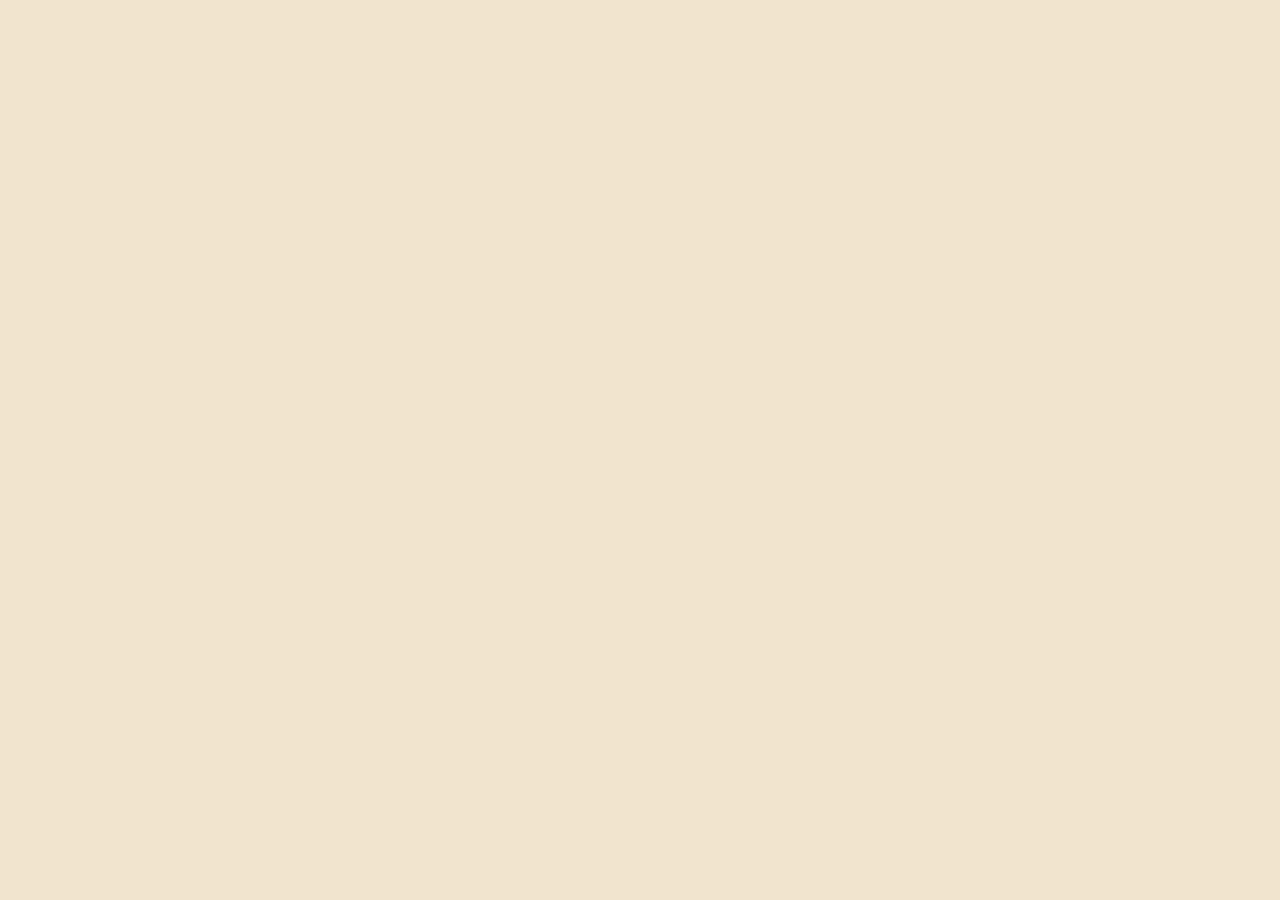
==== commit af6eaaea: "배포: nyang-bakja ff29961" ====
--- a/index.html
+++ b/index.html
@@ -28,6 +28,8 @@
     <meta name="twitter:title" content="냥박자 - 고양이와 박자 맞추기" />
     <meta name="twitter:description" content="박에 맞추면 노래가 살아나요. 내 점수를 넘어 볼래냥?" />
     <link rel="canonical" href="https://pabang0620.github.io/nyang-bakja-play/" />
+    <!-- Google Search Console 소유 확인(지우면 확인이 풀린다) -->
+    <meta name="google-site-verification" content="zneSkv2YsFpXpDNzjWCVQonVXzleJnteT1oBX2Baq_k" />
     <script type="application/ld+json">
       {
         "@context": "https://schema.org",
@@ -46,8 +48,9 @@
         "offers": { "@type": "Offer", "price": "0", "priceCurrency": "KRW" }
       }
     </script>
-    <script type="module" crossorigin src="./assets/index-CslpC3Bw.js"></script>
-    <link rel="stylesheet" crossorigin href="./assets/index-loKULHXi.css">
+    <script type="module" crossorigin src="./assets/main-DUpkOtHd.js"></script>
+    <link rel="modulepreload" crossorigin href="./assets/modulepreload-polyfill-B5Qt9EMX.js">
+    <link rel="stylesheet" crossorigin href="./assets/main-loKULHXi.css">
   </head>
   <body>
     <div id="root"></div>
--- a/assets/main-loKULHXi.css
+++ b/assets/main-loKULHXi.css
@@ -0,0 +1 @@
+@font-face{font-family:Do Hyeon;src:url(./DoHyeon-sub-C48YmT0-.woff) format("woff");font-weight:400;font-style:normal;font-display:swap}@font-face{font-family:Gowun Dodum;src:url(./GowunDodum-sub-BIUqLyhm.woff) format("woff");font-weight:400;font-style:normal;font-display:swap}:root{color-scheme:light;--paper: #f4ecd8;--paper-2: #e6dbc1;--ink: #1f1a17;--ink-2: #6b5f55;--rule-soft: #bfb296;--red: #d23c28;--font-display: "Do Hyeon", "Gowun Dodum", sans-serif;--font-body: "Gowun Dodum", sans-serif;--line: 2px solid var(--ink);--line-thin: 1px solid var(--rule-soft);--focus: 3px solid var(--red);--size-title: clamp(40px, 7vw, 72px);--size-sub: 28px;--size-body: 16px;--size-small: 13px;--gutter: clamp(16px, 4vw, 48px)}*,*:before,*:after{box-sizing:border-box}html,body,#root{margin:0;min-height:100%}body{font-family:var(--font-body);font-size:var(--size-body);line-height:1.45;letter-spacing:0;background:var(--paper);color:var(--ink);-webkit-font-smoothing:antialiased;overscroll-behavior:none;-webkit-tap-highlight-color:transparent}h1,h2,h3{font-family:var(--font-display);font-weight:400;letter-spacing:0}.screen{min-height:100vh;min-height:100dvh;padding:max(var(--gutter),env(safe-area-inset-top)) max(var(--gutter),env(safe-area-inset-right)) max(var(--gutter),env(safe-area-inset-bottom)) max(var(--gutter),env(safe-area-inset-left));background:var(--paper);color:var(--ink)}.panel{width:min(1120px,100%);margin:0 auto}.rule{margin:0;border:0;border-top:var(--line)}.logo{margin:0;font-family:var(--font-display);font-weight:400;font-size:clamp(64px,14vw,160px);line-height:.95;color:var(--ink)}.btn{font-family:var(--font-display);font-weight:400;font-size:22px;line-height:1.2;letter-spacing:0;padding:10px 22px;border:var(--line);border-radius:0;background:var(--paper);color:var(--ink);cursor:pointer;touch-action:manipulation}.btn--primary{background:var(--ink);color:var(--paper)}.btn:hover:not(:disabled):not([aria-disabled=true]),.btn:active:not(:disabled):not([aria-disabled=true]){background:var(--red);border-color:var(--red);color:var(--paper)}.btn:disabled,.btn[aria-disabled=true]{background:var(--paper);color:var(--ink-2);border:2px dashed var(--ink-2);cursor:not-allowed}.btn-row{display:flex;flex-wrap:wrap;gap:12px;align-items:center}@media(max-width:560px){.btn-row{display:grid;grid-auto-flow:column;grid-auto-columns:minmax(0,1fr);gap:8px}.btn-row .btn{padding-inline:6px;font-size:20px;white-space:nowrap}}.info-line{margin:0;font-family:var(--font-display);font-size:18px;color:var(--ink)}.small{font-size:var(--size-small);color:var(--ink-2)}:focus-visible{outline:var(--focus);outline-offset:2px}.visually-hidden{position:absolute;width:1px;height:1px;margin:-1px;padding:0;border:0;overflow:hidden;clip:rect(0 0 0 0);clip-path:inset(50%);white-space:nowrap}@media(max-height:480px){:root{--gutter: 12px;--size-title: 30px;--size-sub: 20px;--size-body: 14px;--size-small: 12px}.screen{padding-top:max(8px,env(safe-area-inset-top));padding-bottom:max(8px,env(safe-area-inset-bottom))}.logo{font-size:64px}.btn{font-size:18px;padding:6px 16px}.btn-row{gap:8px}.info-line{font-size:15px}}@media(prefers-reduced-motion:reduce){*,*:before,*:after{animation-duration:.001ms!important;animation-iteration-count:1!important}}.modal-backdrop{position:fixed;inset:0;display:grid;place-items:center;padding:16px;background:#1f1a178c;z-index:50}.modal{display:grid;gap:12px;width:min(560px,100%);max-height:calc(100dvh - 32px);overflow:auto;padding:18px 20px 20px;border:var(--line);background:var(--paper)}.modal__head{display:flex;align-items:center;justify-content:space-between;gap:12px}.modal__head h2{margin:0;font-family:var(--font-display);font-size:26px;font-weight:400}.modal__close{width:44px;height:44px;border:var(--line);background:var(--paper);font-size:18px;cursor:pointer}.modal__close:hover{background:var(--ink);color:var(--paper)}@media(max-width:480px){.modal-backdrop{align-items:end;padding:0}.modal{width:100%;max-height:88dvh;border-bottom:0}}.account-section{display:grid;gap:8px}.account-section h3{margin:0;font:18px var(--font-display);font-weight:400}.account-help{margin:0;font-size:14px;color:var(--ink-2);word-break:keep-all}.account-code{display:flex;gap:8px;align-items:center}.account-code code{flex:1;min-width:0;padding:10px;border:1px solid var(--rule-soft);background:#f7deb2;font-size:13px;word-break:break-all;-webkit-user-select:all;user-select:all}.account-restore{display:flex;gap:8px}.account-restore input{flex:1;min-width:0;min-height:44px;padding:0 10px;border:var(--line);background:var(--paper);font:14px monospace}.account-note{min-height:1.4em;margin:0;font-size:14px}.board-filters{display:grid;gap:8px}.board-game select{width:100%;min-height:44px;padding:0 10px;border:var(--line);background:var(--paper);font:17px var(--font-display)}.board-diffs{display:grid;grid-template-columns:repeat(3,1fr);gap:6px}.board-diff{min-height:40px;border:var(--line);background:var(--paper);font:16px var(--font-display);cursor:pointer}.board-diff--on{background:var(--ink);color:var(--paper)}.board-note{margin:8px 0;color:var(--ink-2)}.board-retry{border:0;background:none;color:var(--red);text-decoration:underline;cursor:pointer;font:inherit}.board-list{margin:0;padding:0;list-style:none;display:grid}.board-row{display:grid;grid-template-columns:34px 1fr auto;grid-template-areas:"pos name score" "pos meta meta";column-gap:10px;padding:8px 4px;border-bottom:1px solid var(--rule-soft)}.board-row--me{background:#f7deb2}.board-pos{grid-area:pos;align-self:center;font:22px var(--font-display);text-align:center}.board-row:nth-child(-n+3) .board-pos{color:var(--red)}.board-name{grid-area:name;min-width:0;overflow:hidden;text-overflow:ellipsis;white-space:nowrap;font-weight:700}.board-score{grid-area:score;font:18px var(--font-display);font-variant-numeric:tabular-nums}.board-meta{grid-area:meta;font-size:13px;color:var(--ink-2)}.board-me{margin:10px 0 0;padding:8px 12px;border-left:4px solid var(--red);background:#f7deb2}.calib-panel{display:grid;gap:14px;justify-items:start;text-align:left}.calib-panel h1{margin:0;font-size:var(--size-title);line-height:1}.calib-panel .rule{justify-self:stretch}.calib-panel p{margin:0}.calib-pad{width:min(240px,60vw);aspect-ratio:1;display:grid;place-items:center;align-content:center;gap:12px;border:var(--line);border-radius:0;background:var(--paper);color:var(--ink);font-family:var(--font-display);font-size:22px;touch-action:manipulation;cursor:pointer}.calib-dot{display:block;width:80px;height:80px;background:var(--paper-2);border:var(--line)}.calib-dot--on{background:var(--red);border-color:var(--red)}.calib-message{min-height:1.4em;font-family:var(--font-display);font-size:20px;color:var(--red)}.calib-panel label{font-family:var(--font-display);font-size:18px}.calib-panel input[type=range]{width:min(360px,80vw);accent-color:var(--ink)}@media(max-height:480px){.calib-panel{gap:6px}.calib-pad{width:120px;gap:6px;font-size:18px}.calib-dot{width:40px;height:40px}.calib-message{font-size:16px}}.calib-head{display:flex;align-items:flex-end;justify-content:space-between;gap:12px}.calib-cat{width:clamp(72px,18vw,120px);height:auto;margin-bottom:-6px}@media(max-height:480px){.calib-cat{width:64px}}.game-screen{min-height:100vh;min-height:100dvh;background:var(--paper)}.game-stage{position:relative;width:100vw;height:100vh;height:100dvh;display:grid;place-items:center;overflow:hidden;background:var(--paper);touch-action:none;user-select:none;-webkit-user-select:none;-webkit-touch-callout:none}.game-frame{position:absolute;inset:0;display:grid;place-items:center}.game-caption,.game-pads{display:none}@media(orientation:portrait){.game-stage{display:flex;flex-direction:column;place-items:stretch;padding-top:calc(max(12px,env(safe-area-inset-top)) + 60px);padding-bottom:max(16px,env(safe-area-inset-bottom))}.game-frame{position:relative;inset:auto;flex:none;width:100%;aspect-ratio:16 / 9}.game-caption{display:flex;align-items:center;justify-content:center;flex:none;min-height:calc(2.7em + 16px);margin:0;padding:8px var(--gutter);font-family:var(--font-display);font-size:20px;line-height:1.35;text-align:center;word-break:keep-all}.game-pads{display:grid;flex:1;min-height:120px;grid-template-columns:minmax(0,1fr);gap:12px;padding:0 var(--gutter)}.game-pads--dual{grid-template-columns:repeat(2,minmax(0,1fr))}.game-pad{display:grid;place-content:center;justify-items:center;gap:6px;border:var(--line);background:var(--paper-2);color:var(--ink);font-family:var(--font-display)}.game-pad strong{font-weight:400;font-size:34px;line-height:1}.game-pad span{font-size:18px;color:var(--ink-2)}.game-pad--down{background:var(--ink);color:var(--paper)}.game-pad--down span{color:var(--paper)}}.game-canvas{display:block;outline:var(--line)}.game-pause{position:absolute;top:max(12px,env(safe-area-inset-top));right:max(12px,env(safe-area-inset-right));width:48px;height:48px;padding:0;border:var(--line);border-radius:0;background:var(--paper);color:var(--ink);font-family:var(--font-display);font-size:20px;line-height:1;cursor:pointer;z-index:2}.game-pause:hover,.game-pause:active{background:var(--red);border-color:var(--red);color:var(--paper)}.game-badge{position:absolute;top:max(12px,env(safe-area-inset-top));right:max(72px,env(safe-area-inset-right));padding:4px 10px;border:var(--line);background:var(--ink);color:var(--paper);font-family:var(--font-display);font-size:18px;line-height:1.1;z-index:2}.game-notice{position:absolute;bottom:max(12px,env(safe-area-inset-bottom));left:50%;transform:translate(-50%);margin:0;padding:6px 14px;border:var(--line);background:var(--paper);color:var(--ink);font-size:var(--size-small);white-space:nowrap;z-index:2}.pause-backdrop{position:absolute;inset:0;display:grid;align-items:center;padding:max(16px,env(safe-area-inset-top)) max(24px,env(safe-area-inset-right)) max(16px,env(safe-area-inset-bottom)) max(24px,env(safe-area-inset-left));background:var(--paper);z-index:10}.pause-dialog{display:grid;justify-items:start;gap:14px;width:min(560px,100%);margin:0 auto;text-align:left}.pause-dialog h2{margin:0;font-size:var(--size-title);line-height:1}.pause-dialog .rule{justify-self:stretch}.pause-dialog p{margin:0}@media(max-height:480px){.pause-dialog{gap:8px}}.game-stage:focus-visible{outline:none}.game-transport{position:absolute;top:max(12px,env(safe-area-inset-top));left:max(12px,env(safe-area-inset-left));width:min(280px,calc(100% - 150px));padding:9px 12px;background:var(--paper);border:var(--line);z-index:1;pointer-events:none}.game-transport__label{display:flex;justify-content:space-between;gap:8px;font-family:var(--font-display);font-size:16px}.game-transport__label>span:first-child{overflow:hidden;text-overflow:ellipsis;white-space:nowrap}.game-progress{height:3px;background:var(--rule-soft);margin:6px 0}.game-progress>span{display:block;height:100%;background:var(--red)}.game-beats{display:flex;gap:6px;align-items:center}.game-beat{display:grid;place-items:center;width:24px;height:23px;font:16px var(--font-display);border:1px solid var(--rule-soft)}.game-beat--on{background:var(--ink);border-color:var(--ink);color:var(--paper)}.game-beats__hint{margin-left:auto;font:11px var(--font-display)}.game-feedback-row{position:absolute;left:20px;bottom:18px;display:flex;align-items:center;gap:18px;pointer-events:none}.game-feedback{display:grid;align-content:center;min-width:190px;min-height:64px;padding:8px 14px;border-left:4px solid var(--ink);background:var(--paper)}.game-feedback strong{font:27px var(--font-display)}.game-feedback>span{font-size:13px}.game-feedback--just{border-color:var(--red)}.game-feedback--just strong{color:var(--red)}.game-feedback--just,.game-feedback--barely{animation:hit-stamp .14s ease-out}.game-combo{display:grid;justify-items:center;align-content:center;min-width:84px;min-height:64px;padding:4px 10px;border-left:4px solid var(--ink);background:var(--paper);font-family:var(--font-display)}.game-combo strong{font-size:30px;font-weight:400;line-height:1;font-variant-numeric:tabular-nums}.game-combo span{font-size:13px}.game-combo small{font-size:11px;color:var(--ink-2);white-space:nowrap}.game-combo--burst{border-color:var(--red);animation:combo-burst 1.4s ease-out}.game-combo--burst strong,.game-combo--burst span{color:var(--red)}@keyframes combo-burst{0%{transform:scale(1.35)}15%{transform:scale(.95)}25%{transform:none}}.game-feedback__points{margin-right:6px;color:var(--red);font:16px var(--font-display)}@media(prefers-reduced-motion:reduce){.game-combo--burst,.game-score__value{animation:none}}@keyframes hit-stamp{0%{transform:translateY(3px) scale(1.04)}to{transform:none}}@media(orientation:portrait){.game-stage{padding-top:calc(max(12px,env(safe-area-inset-top)) + 106px)}.game-transport{width:calc(100% - 90px)}.game-feedback-row{position:static;flex:none;width:100%;justify-content:space-between;padding:0 var(--gutter) 12px}.game-feedback{flex:1;min-width:0;padding:4px 12px;background:var(--paper-2)}.game-combo{min-width:76px;min-height:0;padding:4px 8px;background:var(--paper-2)}.game-pads{min-height:80px}.game-badge{top:68px;right:12px;font-size:13px}}@media(max-height:480px)and (orientation:landscape){.game-transport{padding:4px 8px;width:205px}.game-transport__label{font-size:13px}.game-beat{width:18px;height:18px;font-size:13px}.game-feedback-row{bottom:8px;left:8px}.game-feedback{min-height:40px;min-width:130px;padding:3px 8px}.game-feedback strong{font-size:20px}.game-feedback>span{font-size:10px}}.game-transport__title small{font-family:var(--font-body);font-size:.8em;color:var(--ink-2)}.game-countin{position:absolute;left:50%;top:38%;transform:translate(-50%,-50%);font-family:var(--font-display);font-size:clamp(64px,16vmin,140px);line-height:1;color:var(--red);-webkit-text-stroke:3px var(--paper);paint-order:stroke fill;pointer-events:none;z-index:3;animation:game-countin-pop .45s ease-out both}.game-countin--go{font-size:clamp(48px,12vmin,104px)}@keyframes game-countin-pop{0%{opacity:0;transform:translate(-50%,-50%) scale(1.5)}30%{opacity:1;transform:translate(-50%,-50%) scale(1)}to{opacity:.85;transform:translate(-50%,-50%) scale(1)}}@media(prefers-reduced-motion:reduce){.game-countin{animation:none}}.pause-settings{display:grid;gap:6px;justify-self:stretch}.pause-setting{display:grid;grid-template-columns:64px 1fr 36px;align-items:center;gap:12px;min-height:44px;font-size:15px}.pause-setting input[type=range]{width:100%;accent-color:var(--red)}.pause-setting output{text-align:right;font-variant-numeric:tabular-nums;color:var(--ink-2)}.pause-setting--check{grid-template-columns:auto 1fr}.pause-setting--check input{width:22px;height:22px;accent-color:var(--red)}.game-score{display:flex;justify-content:space-between;align-items:baseline;margin:2px 0 4px;font-family:var(--font-display)}.game-score span{font-size:13px;color:var(--ink-2)}.game-score__value{font-size:24px;font-weight:400;line-height:1;color:var(--red);font-variant-numeric:tabular-nums;animation:score-bump .18s ease-out}@keyframes score-bump{0%{transform:scale(1.15)}to{transform:none}}.game-screen--lane1{--lane-h: 56px}.game-screen--lane2{--lane-h: 92px}.game-lane{position:absolute;top:max(12px,env(safe-area-inset-top));left:calc(max(12px,env(safe-area-inset-left)) + 292px);right:max(72px,env(safe-area-inset-right));z-index:1;pointer-events:none}.game-lane__canvas{display:block;width:100%;height:var(--lane-h)}.game-lane__hint{margin:4px 0 0;font:14px var(--font-display);text-align:center;word-break:keep-all}.game-screen--lane .game-frame{top:calc(max(12px,env(safe-area-inset-top)) + var(--lane-h) + 30px)}@media(max-height:480px)and (orientation:landscape){.game-screen--lane1{--lane-h: 40px}.game-screen--lane2{--lane-h: 64px}.game-lane{left:calc(max(8px,env(safe-area-inset-left)) + 217px)}.game-lane__hint{display:none}.game-screen--lane .game-frame{top:calc(var(--lane-h) + 16px)}.game-score__value{font-size:18px}}@media(orientation:portrait){.game-stage{padding-top:calc(max(12px,env(safe-area-inset-top)) + 156px)}.game-screen--lane1{--lane-h: 54px}.game-screen--lane2{--lane-h: 90px}.game-lane{position:static;flex:none;padding:8px var(--gutter) 0}.game-lane__hint{font-size:13px}.game-screen--lane .game-frame{top:auto}}@media(max-height:480px)and (orientation:landscape){.game-combo{min-height:40px;min-width:64px;padding:2px 6px}.game-combo strong{font-size:20px}.game-combo small{display:none}}.game-lead{display:flex;align-items:center;gap:8px;margin:0 0 6px;font:12px var(--font-display);color:var(--ink-2)}.game-lead__bar{flex:1;height:6px;background:var(--rule-soft)}.game-lead__bar>span{display:block;height:100%;background:var(--red);transition:width .25s ease-out}@media(prefers-reduced-motion:reduce){.game-lead__bar>span{transition:none}}.howto{display:grid;gap:8px;min-width:0}.howto-title{margin:0;font-family:var(--font-display);font-weight:400;font-size:20px}.howto-steps{margin:0;padding-left:1.4em;display:grid;gap:2px;font-size:var(--size-body);line-height:1.4;word-break:keep-all}.howto-grid{border-collapse:collapse;font-family:var(--font-display);font-size:15px;table-layout:fixed;width:max-content;max-width:100%}.howto-caption{caption-side:bottom;padding-top:4px;text-align:left;font-family:var(--font-body, inherit);font-size:var(--size-small);color:var(--ink-2);word-break:keep-all}.howto-who{padding:2px 8px 2px 0;font-weight:400;text-align:left;white-space:nowrap}.howto-beat{width:40px;font-weight:400;color:var(--ink-2);font-size:13px;text-align:center}.howto-cell{width:40px;height:30px;padding:0;text-align:center;border:1px solid var(--ink-2);white-space:nowrap;overflow:hidden}.howto-cell--act{background:var(--ink);color:var(--paper)}.howto-cell--hold{background:var(--red)}.howto-bar{border-left:3px solid var(--ink)}@media(max-height:480px){.howto{gap:4px}.howto-title{font-size:16px}.howto-steps{font-size:13px;line-height:1.3}.howto-grid{font-size:12px}.howto-beat,.howto-cell{width:28px}.howto-cell{height:20px}}.howto-heading{display:flex;justify-content:space-between;align-items:center;gap:8px}.howto-demo{min-height:44px;padding:6px 12px;font:16px var(--font-display);border:var(--line);background:var(--paper);color:var(--ink);cursor:pointer}.howto-demo:hover,.howto-demo[aria-pressed=true]{background:var(--ink);color:var(--paper)}.howto-grid{width:100%}.howto-who{width:52px}.howto-cell{height:36px}.howto-cell--current{outline:3px solid var(--red);outline-offset:-3px;background:var(--red);color:var(--paper)}.howto-caption{padding-top:8px}@media(max-height:480px){.howto-cell{height:22px}.howto-demo{min-height:32px;font-size:13px}}.intro-panel{display:grid;gap:16px}.intro-head{display:flex;flex-wrap:wrap;align-items:baseline;justify-content:space-between;gap:4px 24px}.intro-title{margin:0;font-size:var(--size-title);line-height:1}.intro-body{display:grid;grid-template-columns:minmax(0,1fr);gap:16px 40px}@media(min-width:820px),(max-height:480px)and (min-width:560px){.intro-body{grid-template-columns:minmax(0,1.4fr) minmax(0,1fr);grid-template-rows:auto 1fr}.intro-about{grid-row:1 / span 2}.intro-actions{grid-column:2;align-self:start}}@media(max-width:819px)and (min-height:481px){.intro-actions{position:sticky;bottom:0;z-index:3;margin:0 calc(-1 * var(--gutter)) calc(-1*max(var(--gutter),env(safe-area-inset-bottom)));padding:12px var(--gutter) max(12px,env(safe-area-inset-bottom));border-top:var(--line);background:var(--paper)}}.intro-about,.intro-play{display:grid;align-content:start;gap:12px;min-width:0}.intro-lead{margin:0;font-size:var(--size-body)}.intro-cards{list-style:none;margin:0;padding:0;display:grid;grid-template-columns:repeat(auto-fit,minmax(150px,1fr));gap:0 16px;border-top:var(--line)}.intro-card{display:grid;grid-template-columns:auto minmax(0,1fr);align-items:center;gap:10px;padding:8px 0;border-bottom:var(--line-thin)}.intro-card__art{display:block;box-sizing:content-box;border:var(--line);background:var(--paper-2)}.intro-card__text{display:grid;gap:2px;min-width:0}@media(max-width:560px){.intro-cards{grid-template-columns:minmax(0,1fr)}}.intro-card__name{font-family:var(--font-display);font-weight:400;font-size:18px;line-height:1.15}.intro-card__tip{font-size:var(--size-small);line-height:1.3;color:var(--ink-2);word-break:keep-all}.intro-practiced{margin:0;font-family:var(--font-display);color:var(--red)}@media(max-height:480px){.intro-cards--minor{display:none}}.intro-controls{margin:0;font-size:var(--size-small);color:var(--ink-2)}.diff-group{display:grid;grid-template-columns:repeat(3,minmax(0,1fr));gap:0;border:var(--line)}.diff-option{position:relative;display:grid;place-items:center;padding:10px 8px;background:var(--paper);color:var(--ink);cursor:pointer}.diff-option+.diff-option{border-left:var(--line)}.diff-option:hover{background:var(--paper-2)}.diff-option--checked,.diff-option--checked:hover{background:var(--ink);color:var(--paper)}.diff-option__input{position:absolute;inset:0;width:100%;height:100%;margin:0;opacity:0;cursor:pointer}.diff-option:has(:focus-visible){outline:var(--focus);outline-offset:2px;z-index:1}.diff-option__name{font-family:var(--font-display);font-size:22px;line-height:1.1}.diff-desc{margin:0;font-size:var(--size-small);color:var(--ink-2)}.intro-best{margin:0;font-family:var(--font-display);font-size:18px;color:var(--ink)}.intro-status{min-height:1.4em;margin:0;font-size:var(--size-small);color:var(--red)}@media(max-height:480px){.intro-panel{gap:8px}.intro-body{gap:8px 20px}.intro-about,.intro-play{gap:6px}.intro-lead{line-height:1.3}.intro-cards{grid-template-columns:repeat(2,minmax(0,1fr));gap:0 10px}.intro-card{gap:8px;padding:3px 0}.intro-card__name{font-size:15px}.intro-card__tip{font-size:12px}.diff-option{padding:6px 4px}.diff-option__name{font-size:18px}.intro-best{font-size:15px}.intro-status{min-height:1.2em}}.intro-actions{display:grid;grid-auto-flow:column;grid-auto-columns:minmax(0,1fr)}.intro-actions .btn{padding-inline:6px;white-space:nowrap}@media(max-height:480px){.intro-actions .btn{font-size:18px}}.intro-start-guide{border-left:4px solid var(--red);padding:8px 12px;background:var(--paper-2)}.intro-start-guide p{margin:6px 0 0;font-size:14px;word-break:keep-all}.intro-cards{grid-template-columns:repeat(2,minmax(0,1fr))}.intro-cards--minor .intro-card{gap:8px}.practice-report{border:var(--line);padding:14px;background:var(--paper-2)}.practice-report h2{margin:0 0 8px;font-size:22px}.practice-report p{margin:6px 0;font-size:14px;word-break:keep-all}.practice-report .practice-report__score{font-family:var(--font-display);font-size:22px}.practice-report__score strong{color:var(--red);font-size:38px;font-weight:400}.practice-report small{color:var(--ink-2)}@media(max-width:400px){.intro-card__name{font-size:16px}}@media(max-height:480px){.intro-start-guide{padding:4px 8px}.intro-start-guide p{display:none}.practice-report{padding:8px}}.intro-calibrate{justify-self:start;min-height:44px;padding:4px 0;background:none;border:0;color:var(--ink-2);font:14px var(--font-body);text-decoration:underline;text-underline-offset:4px;cursor:pointer}.intro-calibrate:hover{color:var(--red)}@media(max-width:400px){.intro-cards{grid-template-columns:1fr}}@media(max-height:480px){.intro-calibrate{min-height:32px;font-size:12px}}.song-now{display:flex;align-items:baseline;gap:8px;min-width:0;padding:8px 14px;border:2px solid #d5bea0;border-radius:999px;background:#f7deb2;font-family:var(--font-display)}.song-now__label{flex:none;font-size:13px;color:var(--ink-2)}.song-now__title{flex:1 1 auto;min-width:0;overflow:hidden;color:#963a25;font-size:17px;font-weight:400;text-overflow:ellipsis;white-space:nowrap}.song-now__time{flex:none;color:var(--ink-2);font-size:14px;font-variant-numeric:tabular-nums}.song-list summary{min-height:36px;display:flex;align-items:center;color:var(--ink-2);font-size:14px;cursor:pointer}.song-list ol{margin:4px 0 0;padding:0;list-style:none;display:grid;gap:2px}.song-list__item{display:flex;justify-content:space-between;gap:12px;padding:6px 12px;border-radius:8px;font-size:14px}.song-list__item--now{background:#f0e3cc;color:#963a25;font-weight:700}.song-list__time{flex:none;color:var(--ink-2);font-variant-numeric:tabular-nums}.intro-first{margin:0;padding:8px 12px;border-left:4px solid var(--red);background:#f7deb2;font-size:14px;word-break:keep-all}.lane-demo{margin:0;display:grid;gap:6px}.lane-demo__canvas{display:block;width:100%}.lane-demo figcaption{font-size:13px;color:var(--ink-2);word-break:keep-all}.intro-rules{margin:0;font-size:13px;color:var(--ink-2);word-break:keep-all}.intro-lead--top{display:none}@media(max-width:819px)and (min-height:481px){.intro-lead--top{display:block;margin:-4px 0 0;font-family:var(--font-display);font-size:19px;line-height:1.4;word-break:keep-all}.intro-lead--about{display:none}}.btn__loading{display:block;font-size:12px;line-height:1;opacity:.8}@media(min-width:820px),(max-height:480px)and (min-width:560px){.intro-actions{position:sticky;bottom:0;padding:12px 0 max(12px,env(safe-area-inset-bottom));background:linear-gradient(to bottom,transparent,#fbf3e5 14px)}}@media(max-height:480px)and (min-width:560px){.intro-actions{padding:6px 0 max(6px,env(safe-area-inset-bottom))}}.seal{display:inline-grid;place-items:center;flex:none;border:2px solid var(--red);border-radius:0;background:var(--paper);color:var(--red);font-family:var(--font-display);font-weight:400;line-height:1}.seal--map{width:34px;height:34px;font-size:22px}.seal--result{width:88px;height:88px;font-size:60px;border-width:3px;outline:2px solid var(--red);outline-offset:3px;transform:rotate(-4deg)}.seal--empty{border:2px dashed var(--rule-soft);background:var(--paper-2);outline:0}@media(max-height:480px){.seal--map{width:32px;height:32px;font-size:20px}.seal--result{width:44px;height:44px;font-size:30px;outline-offset:2px}}.board-result{display:grid;gap:6px;justify-items:center;margin-top:4px}.board-result__line{margin:0;font-family:var(--font-display);font-size:18px}.board-result__line strong{color:var(--red);font-size:26px;font-weight:400}.board-result__line span{color:var(--ink-2);font-size:15px}.board-result__line--soft{font-family:var(--font-body);font-size:14px;color:var(--ink-2)}.board-result__name{display:grid;gap:4px;width:min(280px,100%);font-size:14px}.board-result__name div{display:flex;gap:6px}.board-result__name input{flex:1;min-width:0;min-height:40px;padding:0 8px;border:var(--line);background:var(--paper);font:16px var(--font-body)}.board-result__name small{color:var(--red)}.result-panel{display:grid;gap:16px}.result-head{display:grid;gap:6px}.result-rankline{display:flex;flex-wrap:wrap;align-items:center;gap:12px 24px}.result-rank{margin:0;font-size:var(--size-title);line-height:1;color:var(--red)}.result-new{padding:2px 10px;font-family:var(--font-display);font-size:20px;color:var(--paper);background:var(--ink)}.result-body{display:grid;grid-template-columns:auto minmax(0,1fr);align-items:start;gap:16px 40px}.result-hero{display:grid;justify-items:start;gap:8px}.result-art{display:block;box-sizing:content-box;border:var(--line);background:var(--paper-2)}.result-score{margin:0;font-family:var(--font-display);font-size:20px}.result-score strong{font-weight:400;font-size:1.6em;color:var(--red)}.result-accuracy{margin:0;font-family:var(--font-display);font-size:22px}.result-accuracy strong{font-weight:400;font-size:1.4em}.result-detail{display:grid;align-content:start;gap:12px;min-width:0}.result-comments{margin:0;padding:0;list-style:none}.result-counts{display:grid;grid-template-columns:repeat(4,minmax(4.6em,auto));grid-template-rows:auto auto;grid-auto-flow:column;justify-content:start;gap:0 28px;margin:0;padding:6px 0;border-top:var(--line);border-bottom:var(--line)}.result-counts-row{display:flex;flex-wrap:wrap;gap:0 28px}.result-counts--extra{grid-template-columns:repeat(3,minmax(4.6em,auto))}.result-counts dt{font-size:var(--size-small);color:var(--ink-2)}.result-counts dd{margin:0;font-family:var(--font-display);font-size:26px;line-height:1.1}.result-kinds{width:100%;border-collapse:collapse;font-size:var(--size-body)}.result-kinds th,.result-kinds td{padding:4px 12px 4px 0;text-align:left;border:0;border-bottom:var(--line-thin)}.result-kinds thead th{font-family:var(--font-display);font-weight:400;border-bottom:var(--line)}.result-kinds tbody th{font-weight:400}.result-kinds td{font-family:var(--font-display);text-align:right}.result-kinds thead th:not(:first-child){text-align:right}@media(max-height:480px){.result-panel{gap:6px}.result-head{gap:2px}.result-body{gap:6px 20px}.result-hero{gap:2px}.result-detail{gap:4px}.result-accuracy{font-size:16px}.result-score,.result-new{font-size:15px}.result-comments{font-size:13px;line-height:1.3}.result-counts{padding:2px 0;gap:0 16px}.result-counts-row{gap:0 16px}.result-counts dd{font-size:18px}.result-kinds{font-size:13px}.result-kinds th,.result-kinds td{padding:1px 10px 1px 0}}@media(max-width:560px){.result-body{grid-template-columns:minmax(0,1fr)}}@media(max-width:560px){.result-counts-row{display:grid;grid-template-columns:minmax(0,1fr)}.result-counts,.result-counts--extra{grid-template-columns:repeat(4,minmax(0,1fr));gap:0 8px}}.result-score-detail{margin:2px 0 0;font-size:13px;color:var(--ink-2);text-align:center;word-break:keep-all}.result-best-delta{margin:4px 0 0;font:15px var(--font-display);text-align:center;color:var(--ink-2);word-break:keep-all}.result-best-delta--up{color:var(--red)}.result-calibrate{margin:8px 0;padding:8px 12px;border-left:4px solid var(--red);background:#f7deb2;font-size:14px;word-break:keep-all}.result-calibrate__btn{padding:0;border:0;background:none;color:var(--red);font:inherit;font-weight:700;text-decoration:underline;cursor:pointer}.result-numbers{display:grid;justify-items:center;gap:4px}.result-actions{display:flex;flex-wrap:wrap}@media(max-width:560px){.result-hero{grid-template-columns:96px minmax(0,1fr);align-items:center}.result-hero>.result-art{grid-row:auto}.result-hero>:not(.result-art):not(.result-numbers){grid-column:1 / -1}.result-numbers{justify-items:start}.result-numbers .result-score-detail,.result-numbers .result-best-delta{text-align:left}.result-accuracy{font-size:18px}.result-actions .btn{flex:1 1 0;min-width:0}.result-actions .btn--primary,.result-actions .result-next{flex-basis:100%}}@media(max-height:480px)and (min-width:561px){.result-hero{grid-template-columns:90px minmax(0,1fr);align-items:center;column-gap:12px}.result-hero>:not(.result-art):not(.result-numbers){grid-column:1 / -1}.result-numbers{justify-items:start;gap:0}.result-numbers .result-score-detail,.result-numbers .result-best-delta{text-align:left}.result-body{grid-template-columns:minmax(0,1fr) minmax(0,1.25fr)}.result-counts,.result-counts--extra{grid-template-columns:repeat(4,minmax(0,1fr));gap:0 8px;padding:0}.result-counts-row{display:grid;grid-template-columns:minmax(0,1fr)}.result-counts dt{font-size:11px;white-space:nowrap}.result-detail .result-counts dd{font-size:18px}.result-detail .result-comments{font-size:13px;line-height:1.4}.result-detail .result-counts,.result-detail .result-counts--extra{padding:0;gap:0 8px;grid-template-columns:repeat(4,minmax(0,1fr))}}.map-panel{display:grid;gap:16px}.map-head{display:flex;flex-wrap:wrap;align-items:flex-end;justify-content:space-between;gap:4px 24px}.map-head__text{display:grid;gap:4px}.map-title{margin:0;font-size:var(--size-title);line-height:1}.map-subtitle{margin:0;font-size:var(--size-body);color:var(--ink-2)}.map-grid{list-style:none;margin:0;padding:0;display:flex;flex-wrap:wrap;gap:12px}.map-grid__item{display:flex;flex:1 1 160px;min-width:0}.map-card{flex:1;min-width:0;display:grid;grid-template-rows:auto auto 1fr;justify-items:center;align-content:start;gap:6px;padding:0 0 10px;font-family:var(--font-body);font-size:var(--size-body);color:var(--ink);text-align:center;background:var(--paper);border:var(--line);border-radius:0;cursor:pointer;touch-action:manipulation}.map-card__title{justify-self:stretch;display:flex;align-items:center;justify-content:center;min-height:2.6em;padding:6px;font-family:var(--font-display);font-size:clamp(16px,2vw,22px);line-height:1.15;word-break:keep-all;overflow-wrap:anywhere;border-bottom:var(--line)}.map-card__bpm{font-family:var(--font-display);font-size:var(--size-small);color:var(--ink-2)}.map-card--remix{border-color:var(--red)}.map-card--remix .map-card__title{color:var(--paper);background:var(--red);border-bottom-color:var(--red)}.map-card:hover .map-card__title,.map-card:active .map-card__title{color:var(--paper);background:var(--ink);border-bottom-color:var(--ink)}.map-stamps{display:flex;justify-content:center;gap:3px}.map-stamp{display:grid;justify-items:center;gap:1px}.map-stamp__diff{font-family:var(--font-display);font-size:12px;line-height:1;color:var(--ink-2)}@media(max-height:480px){.map-panel{gap:8px}.map-grid{gap:6px}.map-grid__item{flex-basis:96px}.map-card{gap:3px;padding-bottom:6px}.map-card__title{min-height:2.4em;padding:3px 4px;font-size:15px}.map-subtitle{font-size:var(--size-small)}}@media(max-width:600px){.map-grid__item{flex-basis:calc(50% - 6px)}}.map-card__best{font-size:13px;color:var(--ink-2);font-variant-numeric:tabular-nums}.title-screen{display:grid;align-items:center}.title-poster{display:grid;grid-template-columns:minmax(0,1fr) auto;align-items:center;gap:24px clamp(24px,5vw,64px)}.title-copy{display:grid;justify-items:start;gap:14px;text-align:left}.title-sub{margin:0;font-family:var(--font-display);font-size:var(--size-sub);color:var(--ink)}.title-rule{justify-self:stretch}.title-best{margin:0;font-family:var(--font-display);font-size:18px;color:var(--red)}.title-help{margin:0;font-size:var(--size-small);color:var(--ink-2)}.title-scene canvas{display:block;box-sizing:content-box;border:var(--line);background:var(--paper-2)}@media(max-width:599px){.title-poster{grid-template-columns:minmax(0,1fr)}}@media(max-height:480px){.title-poster{gap:12px 20px}.title-copy{gap:8px}.title-best{font-size:15px}}.title-legal{margin:0;font-size:12px}.title-legal a{color:var(--ink-2);text-underline-offset:3px}:root{--paper: #fbf3e5;--paper-2: #efdfc6;--ink: #3f3229;--ink-2: #857261;--rule-soft: #d9c5aa;--red: #b7462e;--line: 2px solid var(--ink);--size-title: clamp(36px, 5vw, 60px);--gutter: clamp(20px, 4vw, 48px)}body{background:#f1e4ce}.screen{background:var(--paper)}.panel{width:min(1120px,100%)}.rule{border-top:1px solid var(--rule-soft)}.btn{min-height:48px;padding:12px 24px;border:1px solid #b7a087;border-bottom-width:4px;border-radius:14px;background:#fffaf0;color:var(--ink);font-size:21px;transition:transform .12s ease,background .12s ease}.btn--primary{background:var(--red);border-color:#84311f;color:#fffaf0}.btn:hover:not(:disabled):not([aria-disabled=true]){transform:translateY(-2px);background:#eaddc6;color:var(--ink);border-color:#b7a087}.btn--primary:hover:not([aria-disabled=true]){background:#a83e29;color:#fffaf0;border-color:#84311f}.btn:active:not(:disabled):not([aria-disabled=true]){transform:translateY(2px)}:focus-visible{outline:3px solid #326960;outline-offset:4px}.menu-eyebrow{margin:0 0 10px;color:var(--ink-2);font-size:13px;letter-spacing:.12em}.title-screen{overflow:hidden;position:relative;background:#f4e7d0}.title-poster{position:relative;gap:48px;padding-block:30px}.title-copy{gap:18px;position:relative;z-index:1}.title-kicker{margin:0;font-size:16px;color:#776249}.logo{color:var(--ink);font-size:clamp(100px,12vw,164px);letter-spacing:-.055em;line-height:.95;transform:rotate(-4deg);margin:8px 0 16px -5px}.logo>span:first-child{color:var(--red)}.title-logo-dot{color:var(--red)}.title-sub{font-size:28px}.title-description{margin:-6px 0 6px;font-size:15px;line-height:1.9;color:#79664f}.title-rule{display:none}.title-copy .btn-row{gap:12px}.title-copy .btn--primary{min-width:180px;font-size:25px}.title-copy .btn:not(.btn--primary){background:transparent;border:none;color:#79664f;padding-inline:10px;font-size:17px}.title-help{max-width:300px;font-size:12px;line-height:1.7}.title-scene{position:relative;transform:rotate(2deg);padding:12px;background:#e2b571;border:2px solid #63472f;border-radius:48% 48% 22px 22px/24% 24% 22px 22px;box-shadow:0 12px #d7c09c}.title-scene canvas{width:100%!important;height:auto!important;border-radius:47% 47% 12px 12px/23% 23% 12px 12px;border:0}.title-scene__note{position:absolute;bottom:-26px;left:50%;transform:translate(-50%) rotate(-4deg);z-index:1;padding:10px 18px;white-space:nowrap;background:#fff8e9;border:1px solid #b89872;font:17px var(--font-display)}.scene-art{display:block;position:relative;overflow:hidden;width:100%;aspect-ratio:1.55;background:#ead9bc;isolation:isolate}.scene-art img{position:absolute;display:block;pointer-events:none}.scene-art__bg{inset:0;width:100%;height:100%;object-fit:cover}.scene-art__player{width:49%;height:75%;object-fit:contain;bottom:5%;left:6%;z-index:2}.scene-art__friend{width:43%;height:72%;object-fit:contain;bottom:8%;right:4%;z-index:1}.scene-art--massage .scene-art__friend{width:57%;height:52%;bottom:12%}.scene-art--massage .scene-art__player{width:40%;left:0}.scene-art--choir .scene-art__player{width:40%}.map-screen{display:grid;align-items:center;background:#efe2ca}.map-panel{gap:26px}.map-panel>.rule{display:none}.map-head{align-items:center}.map-subtitle{font-size:15px;margin-top:8px}.map-progress{border-bottom:2px solid var(--red);padding-bottom:6px;color:#79664f;font-size:16px}.map-grid{display:grid;grid-template-columns:repeat(5,minmax(0,1fr));gap:16px;padding:12px 0 18px}.map-grid__item{display:block}.map-grid__item:nth-child(2n){padding-top:18px}.map-card{position:relative;width:100%;min-height:330px;gap:0;display:flex;flex-direction:column;align-items:stretch;border:1px solid #b5a087;border-bottom:5px solid #b5a087;border-radius:80px 80px 16px 16px/28px 28px 16px 16px;padding:8px 8px 16px;background:#fff9ed;overflow:visible;transition:transform .16s ease}.map-card:hover,.map-card:focus-visible{transform:translateY(-8px) rotate(-1deg)}.map-card__number{position:absolute;top:-12px;left:18px;background:var(--red);color:#fff9ed;border:3px solid #fff9ed;width:38px;height:38px;display:grid;place-items:center;border-radius:50%;font:18px var(--font-display);z-index:3}.map-card .scene-art{border-radius:70px 70px 8px 8px/24px 24px 8px 8px;aspect-ratio:1.1}.map-card__title{min-height:0;border:none;padding:18px 2px 6px;font-size:23px;line-height:1.2;background:none;color:var(--ink)}.map-card__verb{font-size:12px;color:#79664f;padding:0 0 10px}.map-card__bpm{font-size:11px;color:#9c8872;margin-bottom:10px}.map-card--remix{background:#f2d9a1;border-color:#c79e56}.map-card--remix .map-card__title,.map-card:hover .map-card__title,.map-card:active .map-card__title{background:none;color:var(--red);border:0}.map-stamps{margin-top:auto;gap:8px}.seal--map{width:24px;height:24px;font-size:16px;border-radius:50%;border-width:1px}.seal--empty{background:transparent;border:1px dashed #c8b89f}.map-stamp__diff{font-size:10px;color:#9c8872;margin-bottom:4px}.map-panel>.btn-row .btn{background:transparent;border:0;font-size:18px;padding-left:0}.intro-panel{gap:22px}.intro-head{align-items:flex-end}.intro-head .info-line{color:var(--ink-2);font-size:15px}.intro-body{column-gap:64px}.intro-about{gap:22px}.intro-lead{font-size:19px;font-family:var(--font-display);line-height:1.6}.howto{gap:14px}.howto-title{font-size:24px}.howto-demo{border:none;border-radius:24px;background:#efdfc6;color:#705237;font-size:15px;padding-inline:16px}.howto-demo:hover,.howto-demo[aria-pressed=true]{background:#ddc7a6;color:var(--ink)}.howto-steps{list-style:none;padding:0;counter-reset:steps;gap:14px}.howto-steps li{counter-increment:steps;position:relative;padding-left:36px;line-height:1.6;font-size:15px}.howto-steps li:before{content:counter(steps);position:absolute;left:0;top:0;width:24px;height:24px;display:grid;place-items:center;border-radius:50%;background:#efdfc6;color:#8f543b;font:16px var(--font-display)}.howto-grid{border-collapse:separate;border-spacing:4px}.howto-cell{height:38px;border:none;border-radius:8px;background:#ede3d2}.howto-cell--act{background:#6f8275;color:#fff9ed}.howto-cell--hold{background:#bb634c}.howto-cell--current{background:var(--red);outline:2px solid #963a25;outline-offset:2px;color:#fff9ed}.howto-bar{border-left:2px solid #c8b79a}.howto-caption{line-height:1.6;font-size:12px}.intro-object-guide{border-block:1px solid var(--rule-soft);padding:14px 0}.intro-object-guide summary,.result-breakdown summary{cursor:pointer;font:16px var(--font-display);min-height:28px}.intro-object-guide summary span,.result-breakdown summary span{float:right}.intro-cards{margin-top:12px;border:0}.intro-card__art{border:0;border-radius:16px;background:#efdfc6}.intro-controls{margin:0;font:14px var(--font-display);color:#79664f}.intro-play{gap:12px}.intro-scene{aspect-ratio:2.05;border-radius:22px;border:1px solid #baa58a;margin-bottom:4px}.diff-group{border:0;border-radius:12px;padding:4px;gap:4px;background:#e9ddc9}.diff-option{border-radius:9px;padding:10px 8px;background:transparent}.diff-option+.diff-option{border:none}.diff-option--checked,.diff-option--checked:hover{background:#fffaf0;color:var(--red);box-shadow:0 2px 1px #cdbc9f}.diff-option__name{font-size:19px}.diff-desc{text-align:center;font-size:12px}.intro-calibrate{justify-self:center;font-size:12px;min-height:32px}.intro-best{text-align:center;font-size:16px;color:#79664f}.intro-status:empty{display:none}.intro-actions{gap:8px}.intro-actions .btn{flex:1;padding-inline:14px}.intro-actions .btn:last-child{flex:0;background:transparent;border-color:transparent;color:#79664f}.practice-report{border:none;border-left:4px solid #728875;border-radius:0 12px 12px 0;background:#e9eadb;padding:14px 18px}.practice-report h2{font-size:20px}.game-screen,.game-stage{background:#f6ead5}.game-canvas{outline:none}.game-transport{background:#fff5e2;border:none;border-radius:16px;width:240px;padding:9px 14px;box-shadow:0 3px #a17c5138}.game-transport__label{font-size:14px;color:#785b3d}.game-progress{height:3px;background:#d9c5aa;margin:5px 0 7px;border-radius:2px;overflow:hidden}.game-beat{width:20px;height:20px;border:0;border-radius:50%;background:#e7d5b9;font-size:13px;color:#896747}.game-beat--on{color:#fffaf0;background:var(--red)}.game-beats__hint{font-size:10px;color:#927758}.game-pause{border:0;border-bottom:3px solid #bea483;border-radius:50%;width:44px;height:44px;background:#fff5e2;color:#735339;font-size:17px}.game-feedback{background:transparent;border:none;min-height:62px;padding:0 12px;color:#fff8e8;text-shadow:0 2px 0 #63472f,1px 0 #63472f,-1px 0 #63472f}.game-feedback strong{font-size:34px;transform:rotate(-4deg)}.game-feedback>span{font:17px var(--font-display)}.game-feedback--just strong{color:#fff5b5}.game-feedback--idle{visibility:hidden}.game-badge{border:0;border-radius:20px;font-size:12px;background:#735339}.game-caption{color:#785239;font-size:21px}.game-pad{border:2px solid #c3a67e;border-bottom:7px solid #b69569;border-radius:28px;background:#f1d9ae;color:#755035}.game-pad span{color:#937044;font-size:14px}.game-pad--down{background:#dbb97f;color:#5d3e27;border-bottom-width:2px;transform:translateY(5px)}.game-pad--down span{color:#755035}.game-combo{color:#9c6543}.game-notice{border:0;border-radius:12px;white-space:normal;text-align:center}.pause-backdrop{background:#39271ee8}.pause-dialog{max-width:530px;gap:24px;padding:40px;border:3px solid #bea483;border-radius:30px;background:var(--paper);text-align:center;justify-items:center}.pause-dialog h2{font-size:48px}.pause-dialog .rule{display:none}.pause-dialog .btn-row{justify-content:center}.result-screen{display:grid;align-items:center;background:#efe2ca}.result-panel{max-width:900px;padding:36px 44px;border-radius:28px;background:#fff9ed;border:1px solid #dbc8a9;border-bottom:7px solid #d4bd98;gap:24px}.result-caption{font-size:14px;color:#8e7355}.result-rank{font-size:clamp(36px,5vw,56px)}.result-rankline{justify-content:space-between}.seal--result{width:64px;height:64px;font-size:40px;border-radius:50%;outline:1px solid var(--red)}.result-new{border-radius:20px;padding:4px 12px;background:#728875;font-size:16px}.result-art{background:#eddfc4;border:0;border-radius:50% 50% 40% 40%}.result-hero{justify-items:center}.result-body{gap:28px;align-items:center}.result-comments{font:19px/1.7 var(--font-display)}.result-counts{border:0;gap:5px 20px;padding:10px 0;grid-template-columns:repeat(4,minmax(40px,auto))}.result-counts--extra{grid-template-columns:repeat(3,minmax(60px,auto))}.result-counts dd{font-size:30px}.result-counts-row{gap:0 16px}.result-breakdown{border-top:1px solid #e2d3bc;padding-top:12px}.result-kinds{margin-top:10px;font-size:14px}.result-panel>.btn-row{justify-content:center}.result-panel>.btn-row .btn:not(.btn--primary){border-color:transparent;background:transparent}.calib-panel{max-width:680px;justify-items:center;text-align:center;gap:20px}.calib-panel h1{font-size:46px}.calib-panel .rule{display:none}.calib-pad{width:210px;border:6px solid #d9b988;border-bottom:12px solid #ad8758;border-radius:50%;background:#f0dbb7;color:#795639}.calib-dot{width:58px;height:58px;border:none;border-radius:50%;background:#d4b886}.calib-dot--on{background:var(--red)}.calib-message{font-size:20px}@media(max-width:900px){.title-poster{gap:24px;grid-template-columns:1fr 1fr}.title-scene{min-width:0}.logo{font-size:108px}.map-grid{grid-template-columns:repeat(3,minmax(0,1fr))}.map-card{min-height:0}.map-grid__item:nth-child(2n){padding-top:0}.map-card .scene-art{aspect-ratio:1.55}.intro-body{gap:24px}}@media(max-width:819px)and (min-height:481px){.intro-body{display:flex;flex-direction:column}.intro-play{display:grid;grid-template-columns:1fr}.intro-scene{display:none}.intro-actions{position:sticky;margin-top:6px;padding-top:12px;background:#fbf3e5;border-top:1px solid #d9c5aa}}@media(max-width:599px)and (min-height:481px){.title-poster{grid-template-columns:1fr;gap:32px;padding-block:6px 22px}.title-copy{align-items:center;justify-items:center;text-align:center;gap:12px}.title-kicker{font-size:13px}.logo{font-size:100px;margin-bottom:10px}.title-sub{font-size:23px}.title-description{font-size:13px;line-height:1.7}.title-scene{grid-row:1;width:min(340px,90%);justify-self:center;padding:6px;margin-bottom:8px}.title-scene canvas{max-height:170px;object-fit:cover}.title-scene__note{font-size:12px;padding:7px 12px;bottom:-16px}.title-help{margin-top:4px;font-size:11px}.map-panel{gap:16px}.map-grid{grid-template-columns:repeat(2,minmax(0,1fr));gap:12px}.map-card{padding:5px 5px 12px;border-radius:24px 24px 12px 12px}.map-card .scene-art{border-radius:20px 20px 6px 6px;aspect-ratio:1.3}.map-card__number{width:28px;height:28px;font-size:13px;left:10px;top:-8px}.map-card__title{font-size:20px;padding-top:12px}.map-card__verb{font-size:11px}.map-progress{font-size:13px}.map-grid__item:last-child{grid-column:1 / -1}.map-grid__item:last-child .map-card{display:grid;grid-template-columns:38% 1fr;column-gap:12px;align-items:center}.map-grid__item:last-child .scene-art{grid-row:1 / span 4}.map-grid__item:last-child .map-card__title{padding:6px 0}.map-grid__item:last-child .map-card__verb,.map-grid__item:last-child .map-card__bpm{padding:0;margin:0}.map-grid__item:last-child .map-stamps{margin:6px 0 0}.intro-panel{gap:16px}.intro-head .info-line{font-size:13px}.intro-lead{font-size:18px}.howto-steps li{font-size:14px}.howto-cell{height:34px;font-size:13px}.intro-actions .btn{font-size:19px;padding-inline:6px}.result-screen{padding:16px}.result-panel{padding:24px 18px;gap:18px}.result-body{grid-template-columns:1fr;gap:20px}.result-hero{grid-template-columns:96px 1fr;justify-items:start;column-gap:16px}.result-art{grid-row:1 / span 2;width:96px!important;height:auto!important}.result-score{align-self:end}.result-accuracy{align-self:start;font-size:18px}.result-rank{font-size:36px}.seal--result{width:40px;height:40px;font-size:26px}.result-counts,.result-counts--extra{grid-template-columns:repeat(4,minmax(0,1fr))}.result-panel>.btn-row{gap:6px}.result-panel>.btn-row .btn{font-size:18px;padding-inline:8px}.pause-dialog{padding:30px 18px;gap:18px}.pause-dialog h2{font-size:38px}.pause-dialog .btn-row{display:flex;flex-wrap:wrap}.calib-panel h1{font-size:38px}.calib-panel .btn-row{grid-auto-flow:row;grid-template-columns:1fr;width:100%}}@media(orientation:portrait){.game-stage{padding-top:calc(max(12px,env(safe-area-inset-top)) + 92px)}.game-transport{width:calc(100% - 82px)}.game-caption{min-height:56px;padding-block:8px}.game-feedback-row{min-height:66px;padding-bottom:10px}.game-feedback{flex:1;color:#8e573b;text-shadow:none;min-height:52px}.game-feedback strong{font-size:28px}.game-feedback--just strong{color:var(--red)}.game-feedback>span{font-size:14px}.game-pad{min-height:80px}}@media(max-height:480px)and (orientation:landscape){:root{--gutter: 16px}.screen{padding-block:12px}.title-poster{padding:0;gap:20px}.title-copy{gap:8px}.logo{font-size:84px;margin:0}.title-sub{font-size:20px}.title-kicker,.title-description{font-size:12px}.title-description{margin:0}.title-copy .btn--primary{min-width:124px;font-size:20px}.title-scene__note{font-size:12px;padding:6px}.btn{min-height:40px;font-size:17px;padding:8px 14px}.map-panel{gap:12px}.map-grid{grid-template-columns:repeat(5,minmax(0,1fr));gap:8px;padding:6px 0}.map-card{padding:4px 4px 8px;border-radius:18px 18px 8px 8px}.map-card .scene-art{aspect-ratio:1.3;border-radius:14px 14px 4px 4px}.map-card__title{font-size:15px;padding:8px 0 4px}.map-card__verb,.map-card__number,.map-card__bpm{display:none}.map-stamps{gap:5px}.seal--map{width:20px;height:20px;font-size:13px}.menu-eyebrow{font-size:10px;margin-bottom:5px}.intro-panel,.intro-body{gap:12px}.intro-about{gap:10px}.intro-lead{font-size:15px;line-height:1.4}.intro-scene{display:none}.howto{gap:6px}.howto-title{font-size:18px}.howto-steps{gap:6px}.howto-steps li{font-size:12px;padding-left:26px;line-height:1.4}.howto-steps li:before{width:19px;height:19px;font-size:13px}.howto-caption{font-size:10px;padding-top:3px}.howto-cell{height:24px;font-size:11px}.intro-object-guide{padding:6px 0}.intro-object-guide summary{font-size:13px}.intro-controls{font-size:11px}.intro-play{gap:8px}.intro-actions .btn{padding-inline:8px;font-size:16px}.game-transport{padding:6px 10px;width:180px}.game-feedback strong{font-size:25px}.game-feedback>span{font-size:13px}.result-panel{padding:18px 24px;gap:12px}.result-rank{font-size:34px}.result-comments{font-size:15px}.result-counts{gap:3px 14px;padding:4px 0}.result-counts dd{font-size:22px}.result-art{width:90px!important;height:auto!important}.seal--result{width:44px;height:44px;font-size:28px}.result-screen{padding-block:8px}.pause-dialog{padding:24px;gap:16px}.pause-dialog h2{font-size:36px}.calib-panel{gap:10px}.calib-panel h1{font-size:32px}.calib-pad{width:100px;border-width:4px;border-bottom-width:7px;gap:4px;font-size:15px}.calib-dot{width:28px;height:28px}}@media(prefers-reduced-motion:reduce){*,*:before,*:after{transition:none!important}.map-card:hover,.map-card:focus-visible,.btn:hover:not(:disabled):not([aria-disabled=true]){transform:none}}.title-poster{grid-template-columns:minmax(0,.85fr) minmax(0,1.15fr)}.title-scene{padding:8px;border-radius:32px;transform:rotate(2deg)}.title-keyart{display:block;width:100%;height:auto;aspect-ratio:1.25;object-fit:cover;border-radius:24px}.diff-group{background:transparent;padding:0;gap:10px;border-radius:0}.diff-option{padding:8px 4px 12px;gap:4px;border:2px solid transparent;border-bottom:4px solid #d5bea0;background:#f0e3cc;border-radius:18px;transition:transform .15s ease,background .15s ease}.diff-option+.diff-option{border:2px solid transparent;border-bottom:4px solid #d5bea0}.diff-option:hover{background:#ead5b4}.diff-option--checked,.diff-option--checked:hover{background:#f7deb2;border:2px solid #af5835;border-bottom:4px solid #af5835;box-shadow:none;transform:translateY(-4px);color:#963a25}.diff-option__input{z-index:3}.diff-option__cat{width:100%;height:94px;object-fit:contain;pointer-events:none;filter:saturate(.65);transform:scale(.92);transition:transform .15s ease}.diff-option--checked .diff-option__cat{filter:none;transform:scale(1.05)}.diff-option__check{position:absolute;top:5px;right:7px;font:16px var(--font-display);color:#963a25}.intro-scene{aspect-ratio:2.65}@media(max-width:900px){.title-poster{grid-template-columns:1fr 1fr;gap:24px}}@media(max-width:599px)and (min-height:481px){.title-poster{grid-template-columns:1fr}.title-keyart{aspect-ratio:1.75;max-height:200px}.title-scene{width:min(360px,100%);border-radius:24px}.title-copy .btn-row{display:flex}.diff-option__cat{height:88px}}@media(max-height:480px)and (orientation:landscape){.title-keyart{aspect-ratio:1.2;max-height:270px}.diff-option{padding-block:3px 6px}.diff-option__cat{height:56px}.diff-option__name{font-size:16px}.diff-group{gap:6px}}.howto-grid{width:100%;table-layout:fixed}.howto-beat,.howto-cell{width:auto}.howto-who{width:36px;padding-right:4px}.intro-play{isolation:isolate}.intro-actions{z-index:20;isolation:isolate}@media(max-width:420px){.howto-grid{border-spacing:3px}.howto-cell,.howto-beat{font-size:11px}}.intro-object-guide[open] .intro-cards{display:grid}@media(max-width:819px)and (min-height:481px){.intro-play{order:-1}.intro-about{order:0}.intro-actions{order:1}}[data-input=pointer] :focus-visible{outline:none}@media(hover:none){.map-card:hover{transform:none}.map-card:hover .map-card__title{color:var(--ink)}.map-card--remix:hover .map-card__title{color:var(--red)}}.map-card__best{font-size:12px;margin-bottom:10px}@media(max-height:480px){.map-card__best{margin-bottom:2px;font-size:11px}.map-subtitle{display:none}}
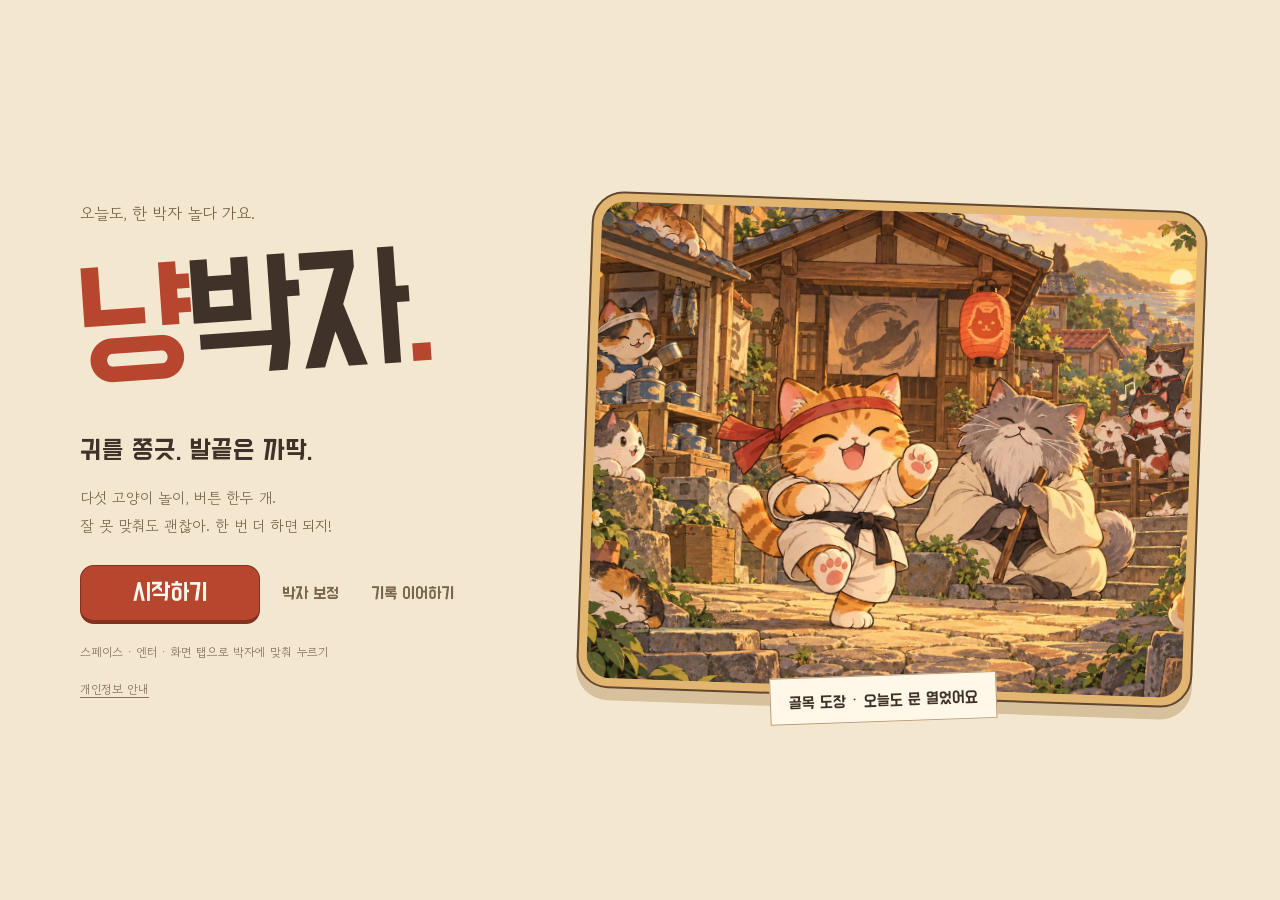
==== commit 1f550f93: "배포: nyang-bakja 351e4a4" ====
--- a/index.html
+++ b/index.html
@@ -48,8 +48,8 @@
         "offers": { "@type": "Offer", "price": "0", "priceCurrency": "KRW" }
       }
     </script>
-    <script type="module" crossorigin src="./assets/main-DUpkOtHd.js"></script>
-    <link rel="modulepreload" crossorigin href="./assets/modulepreload-polyfill-B5Qt9EMX.js">
+    <script type="module" crossorigin src="./assets/main-CXN4Jyig.js"></script>
+    <link rel="modulepreload" crossorigin href="./assets/serverSync-C_OemcZk.js">
     <link rel="stylesheet" crossorigin href="./assets/main-loKULHXi.css">
   </head>
   <body>
